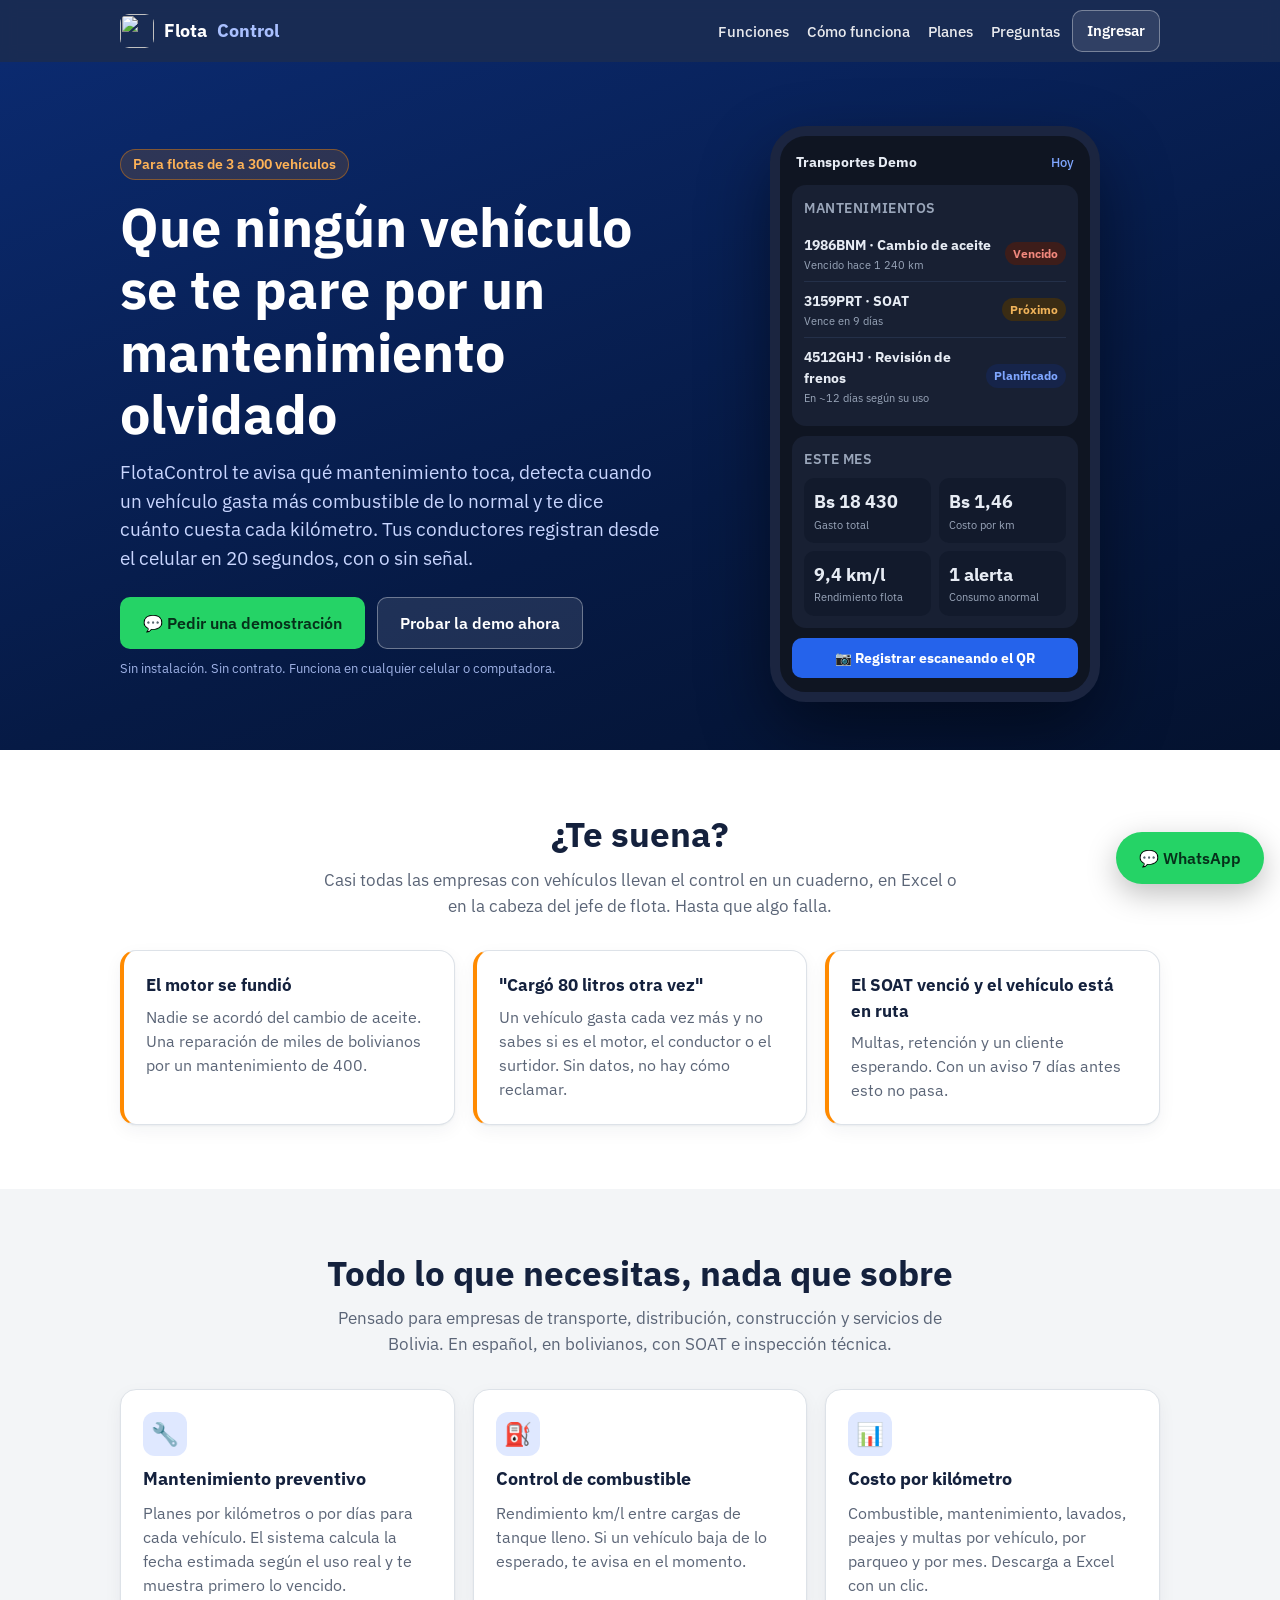
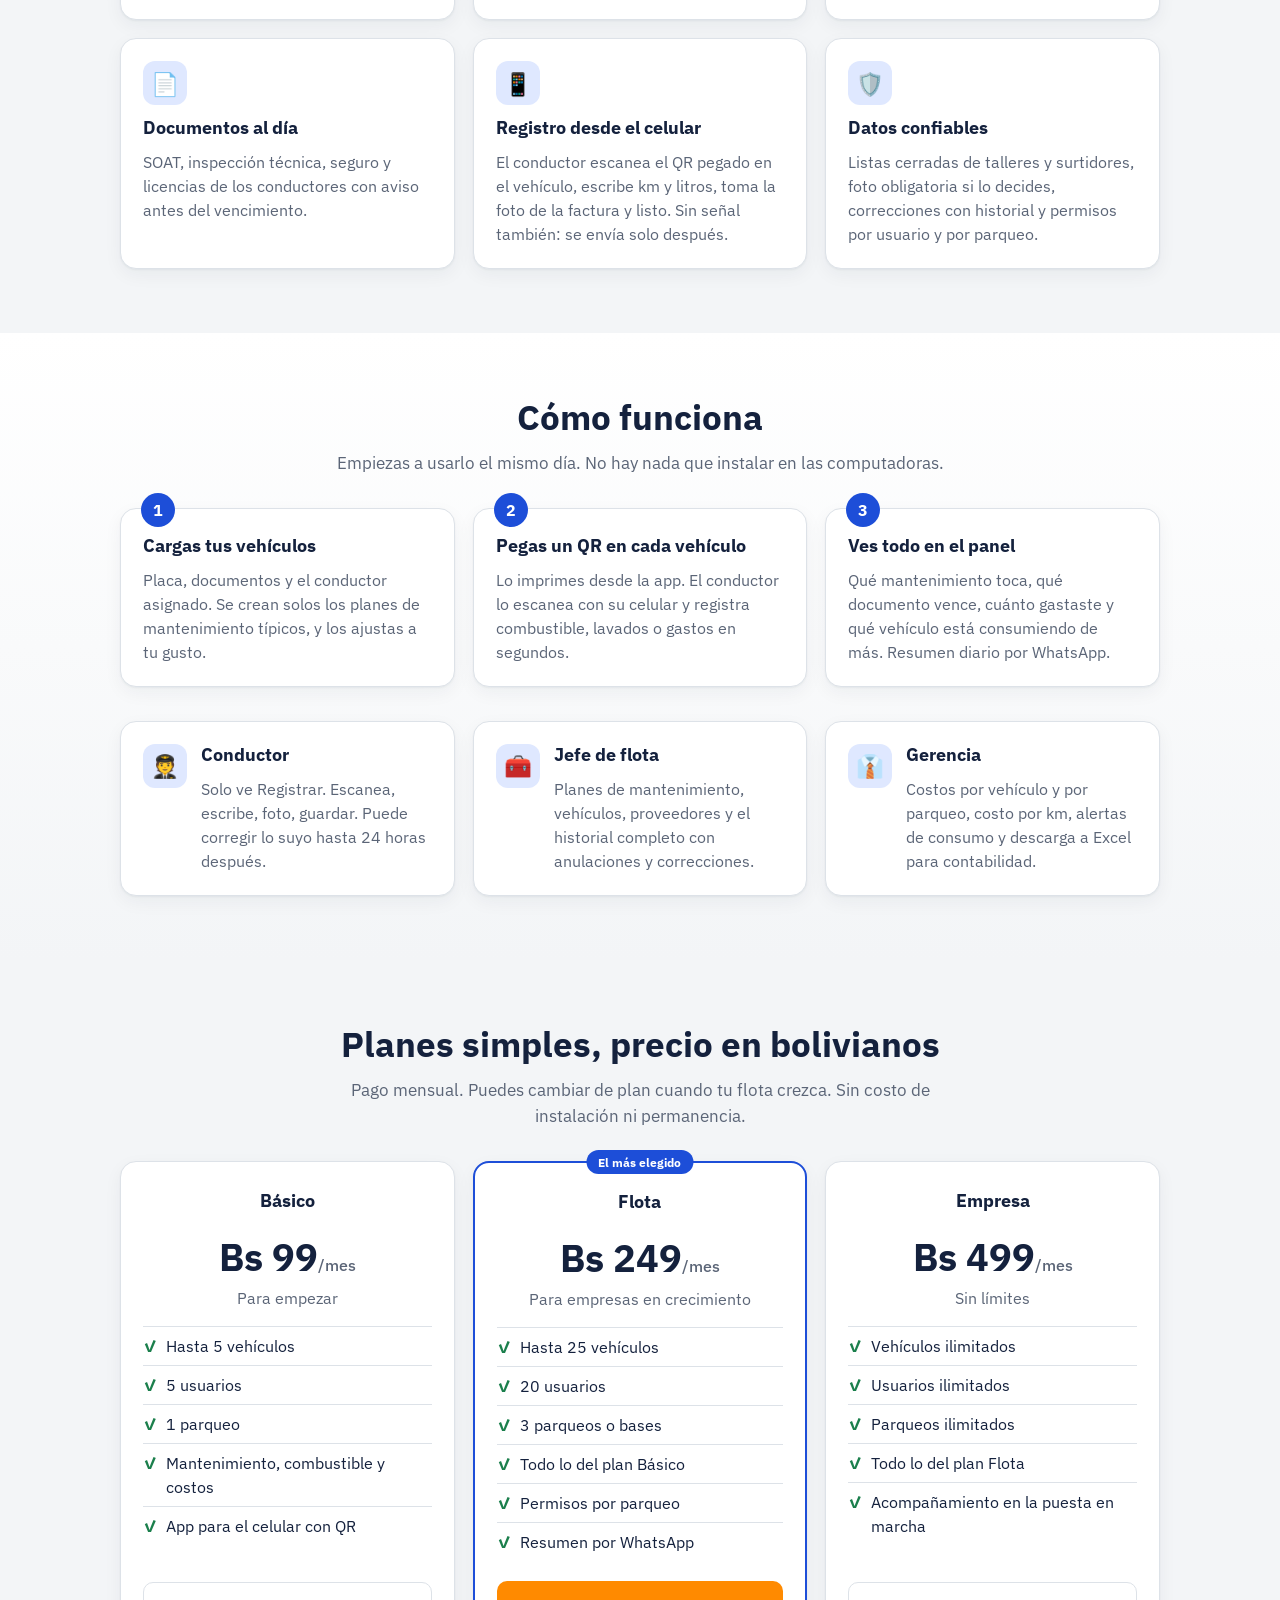
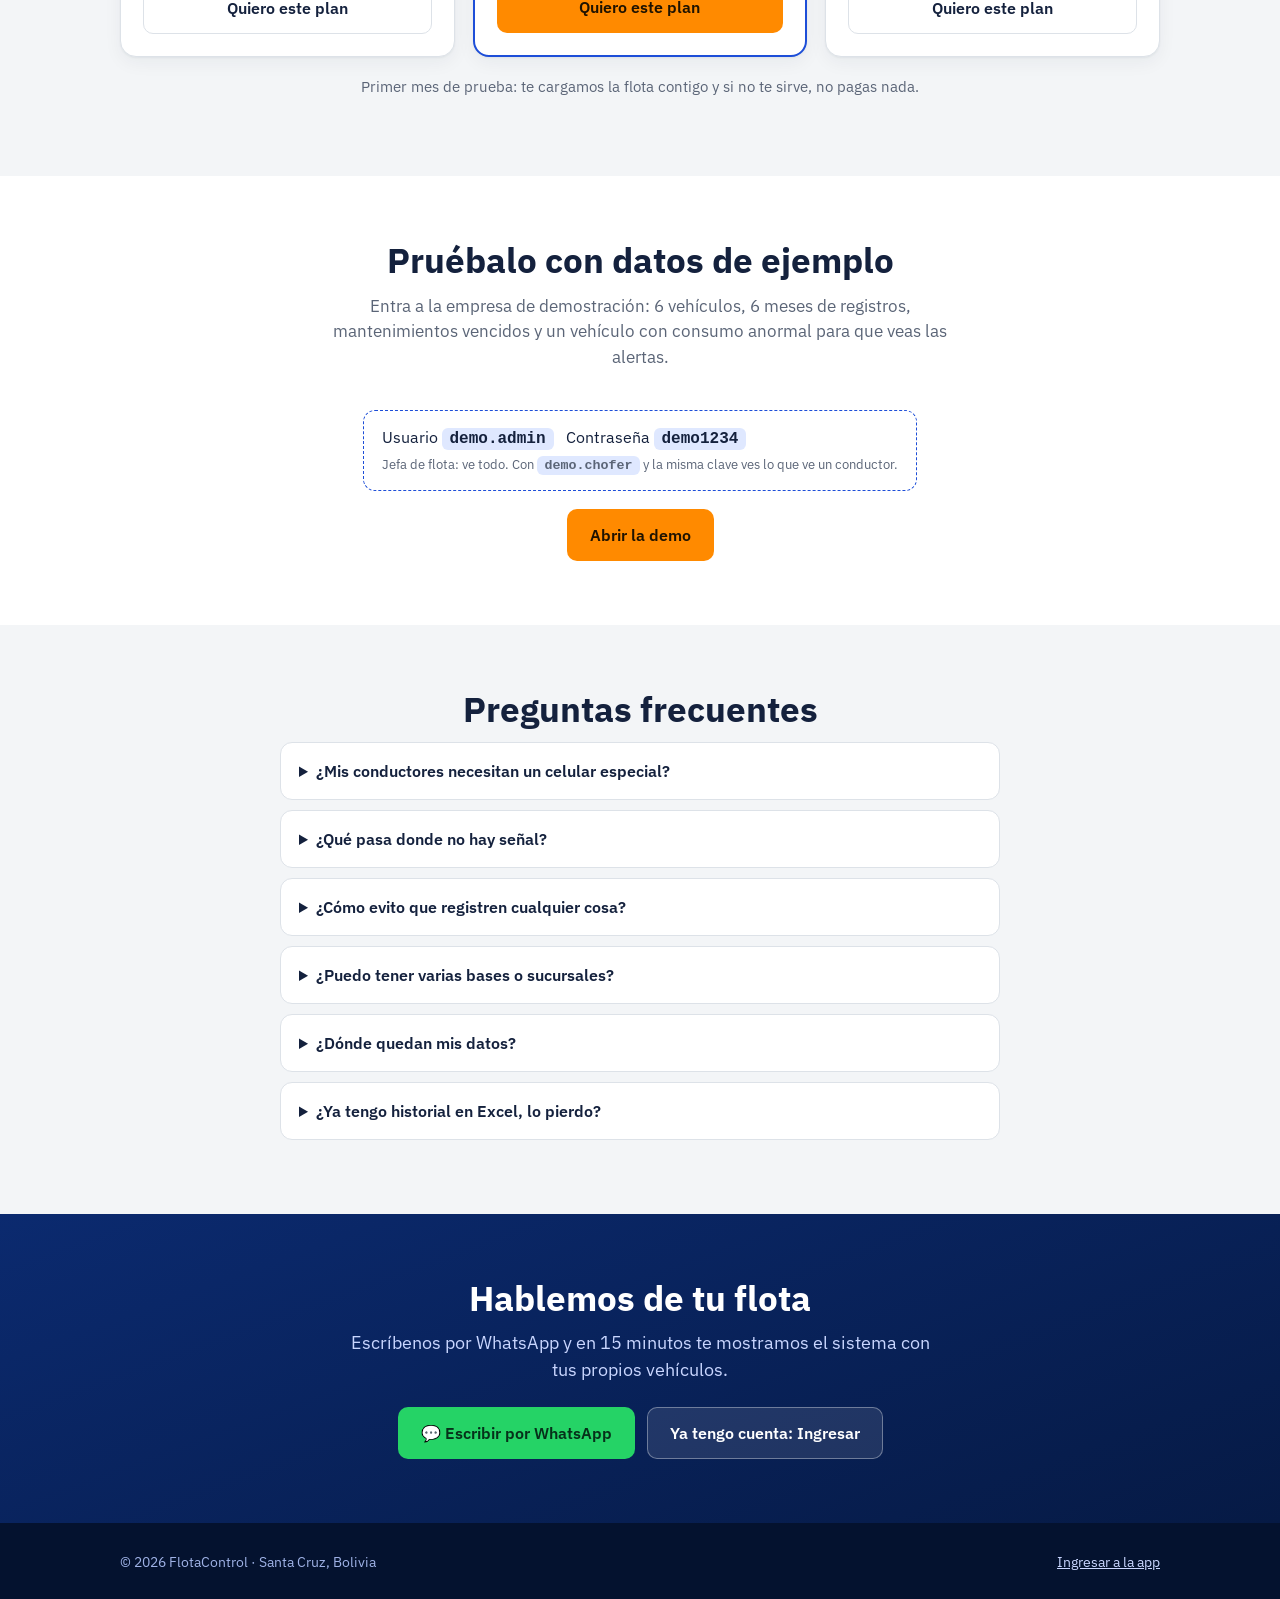
==== public/landing/index.html @ 73735116 "Landing de venta en /landing/ y vista previa de WhatsApp con dominio real Co-Authored-By: Claude Fab" ====
<!DOCTYPE html>
<html lang="es">
<head>
<meta charset="utf-8">
<meta name="viewport" content="width=device-width, initial-scale=1, viewport-fit=cover">
<title>FlotaControl · Control de flota para tu empresa</title>
<meta name="description" content="Mantenimientos a tiempo, combustible bajo control y costo por kilómetro de cada vehículo. Funciona en el celular del conductor, incluso sin señal. Planes desde Bs 99 al mes.">
<meta name="theme-color" content="#0B2A6F"><meta name="color-scheme" content="light">
<link rel="icon" href="/icon.svg" type="image/svg+xml"><link rel="icon" href="/favicon.png" sizes="32x32"><link rel="apple-touch-icon" href="/apple-touch-icon.png">
<meta property="og:type" content="website"><meta property="og:title" content="FlotaControl · Control de flota para tu empresa">
<meta property="og:description" content="Mantenimientos a tiempo, combustible bajo control y costo por kilómetro. Funciona en el celular del conductor, incluso sin señal.">
<meta property="og:image" content="https://flota-8r3.pages.dev/tarjeta.png"><meta property="og:url" content="https://flota-8r3.pages.dev/landing/">
<meta name="twitter:card" content="summary_large_image">
<link rel="preconnect" href="https://fonts.googleapis.com"><link rel="preconnect" href="https://fonts.gstatic.com" crossorigin>
<link href="https://fonts.googleapis.com/css2?family=IBM+Plex+Sans:wght@400;500;600;700&display=swap" rel="stylesheet">
<style>
:root{--navy:#0B2A6F;--navy2:#061A45;--blue:#1D4ED8;--blue2:#2563EB;--sky:#A9C0FF;--orange:#FF8A00;--ink:#14213D;--muted:#5B6577;--line:#DDE2E8;--bg:#F3F5F7;--card:#fff;--ok:#1B7F4C;--ok-soft:#DDF3E6;--warn:#A15C00;--warn-soft:#FBEBD0;--bad:#B42318;--bad-soft:#FBE0DD}
*{box-sizing:border-box}html{scroll-behavior:smooth}
body{margin:0;font-family:"IBM Plex Sans",system-ui,-apple-system,"Segoe UI",Roboto,sans-serif;color:var(--ink);background:var(--bg);line-height:1.5;font-size:16px}
a{color:inherit}img{max-width:100%}
.wrap{max-width:1080px;margin:0 auto;padding:0 20px}
h1,h2,h3{line-height:1.15;margin:0 0 12px}h1{font-size:clamp(2rem,5.5vw,3.4rem);font-weight:700}h2{font-size:clamp(1.5rem,3.6vw,2.2rem)}h3{font-size:1.15rem}
p{margin:0 0 14px}.muted{color:var(--muted)}
.btn{display:inline-flex;align-items:center;justify-content:center;gap:8px;font-weight:600;border-radius:10px;padding:13px 22px;text-decoration:none;border:1px solid transparent;cursor:pointer;font-size:1rem;transition:transform .12s ease,box-shadow .12s ease}
.btn:hover{transform:translateY(-1px)}.btn.wa{background:#25D366;color:#06301A}.btn.pri{background:var(--orange);color:#1F1300}.btn.sec{background:rgba(255,255,255,.1);color:#fff;border-color:rgba(255,255,255,.35)}.btn.light{background:var(--card);color:var(--ink);border-color:var(--line)}
/* header */
.top{position:sticky;top:0;z-index:10;background:rgba(6,26,69,.92);backdrop-filter:blur(8px);color:#fff}
.top .wrap{display:flex;align-items:center;gap:12px;height:62px}
.brand{display:flex;align-items:center;gap:10px;font-weight:700;font-size:1.15rem;text-decoration:none}.brand img{width:34px;height:34px;border-radius:9px}.brand span{color:var(--sky)}
.top nav{margin-left:auto;display:flex;gap:18px;font-weight:500;font-size:.95rem}.top nav a{text-decoration:none;opacity:.9}.top nav a:hover{opacity:1}
.top .btn{padding:9px 14px;font-size:.92rem}
@media (max-width:720px){.top nav{display:none}}
/* hero */
.hero{background:linear-gradient(160deg,#0B2A6F 0%,#061A45 60%,#04122F 100%);color:#fff;padding:64px 0 48px;overflow:hidden}
.hero .wrap{display:grid;grid-template-columns:1.1fr .9fr;gap:40px;align-items:center}
.hero p.lead{font-size:1.2rem;color:#C9D6FF;max-width:540px}
.hero .ctas{display:flex;gap:12px;flex-wrap:wrap;margin:24px 0 10px}
.hero small{color:#9FB2E6;display:block}
.hero .kicker{display:inline-block;background:rgba(255,138,0,.15);color:#FFB357;border:1px solid rgba(255,138,0,.4);border-radius:99px;padding:4px 12px;font-weight:600;font-size:.85rem;margin-bottom:16px}
@media (max-width:860px){.hero .wrap{grid-template-columns:1fr}.hero{padding:44px 0 36px}}
/* phone mock */
.phone{width:min(330px,100%);margin:0 auto;background:#0F1522;border:10px solid #1B2540;border-radius:36px;padding:14px 12px;box-shadow:0 30px 70px rgba(0,0,0,.45);color:#E7ECF4;font-size:.86rem}
.phone .bar{display:flex;justify-content:space-between;align-items:center;font-weight:700;margin:2px 4px 12px}.phone .bar span{color:#7FA6FF;font-weight:500;font-size:.8rem}
.phone .pc{background:#182033;border-radius:14px;padding:12px;margin-bottom:10px}
.phone .pc h4{margin:0 0 8px;font-size:.9rem;color:#9AA6BA;font-weight:600;text-transform:uppercase;letter-spacing:.04em}
.al{display:flex;justify-content:space-between;align-items:center;padding:8px 0;border-top:1px solid #243049}.al:first-of-type{border-top:0}
.al b{display:block;font-size:.9rem}.al small{color:#9AA6BA}
.tag{font-size:.72rem;font-weight:700;padding:3px 8px;border-radius:99px;white-space:nowrap}.tag.bad{background:#3D1D1A;color:#F2887D}.tag.warn{background:#3A2C14;color:#F0B35A}.tag.ok{background:#16244A;color:#7FA6FF}
.kpis{display:grid;grid-template-columns:1fr 1fr;gap:8px}.kpis div{background:#121A2C;border-radius:10px;padding:10px}.kpis b{display:block;font-size:1.15rem}.kpis small{color:#9AA6BA}
.phone .go{background:var(--blue2);color:#fff;text-align:center;border-radius:10px;padding:10px;font-weight:700}
/* sections */
section{padding:64px 0}@media (max-width:720px){section{padding:46px 0}}
.center{text-align:center}.sub{max-width:640px;margin:0 auto 32px;color:var(--muted);font-size:1.08rem}
.grid3{display:grid;grid-template-columns:repeat(3,1fr);gap:18px}.grid2{display:grid;grid-template-columns:repeat(2,1fr);gap:18px}
@media (max-width:860px){.grid3{grid-template-columns:1fr 1fr}}@media (max-width:600px){.grid3,.grid2{grid-template-columns:1fr}}
.card{background:var(--card);border:1px solid var(--line);border-radius:16px;padding:22px;box-shadow:0 1px 2px rgba(20,33,61,.05),0 6px 18px rgba(20,33,61,.05)}
.card .ic{width:44px;height:44px;border-radius:12px;background:#DFE8FF;display:flex;align-items:center;justify-content:center;font-size:1.4rem;margin-bottom:12px}
.card p{color:var(--muted);margin:0}
.pain{background:#fff}.pain .card{border-left:4px solid var(--orange)}.pain .card b{display:block;margin-bottom:6px;font-size:1.05rem}
.steps{counter-reset:s}.steps .card{position:relative;padding-top:26px}.steps .card::before{counter-increment:s;content:counter(s);position:absolute;top:-16px;left:20px;width:34px;height:34px;border-radius:50%;background:var(--blue);color:#fff;font-weight:700;display:flex;align-items:center;justify-content:center}
/* roles */
.roles{background:linear-gradient(180deg,#fff,var(--bg))}
.role{display:flex;gap:14px;align-items:flex-start}.role .ic{flex:none}
/* pricing */
.plans .card{display:flex;flex-direction:column;text-align:center;padding-top:28px}.plans .card.best{border:2px solid var(--blue);position:relative}
.plans .card.best::before{content:"El más elegido";position:absolute;top:-13px;left:50%;transform:translateX(-50%);background:var(--blue);color:#fff;font-size:.78rem;font-weight:700;padding:3px 12px;border-radius:99px}
.price{font-size:2.4rem;font-weight:700;margin:6px 0 0}.price small{font-size:1rem;color:var(--muted);font-weight:500}.per{color:var(--muted);margin-bottom:16px}
.plans ul{list-style:none;padding:0;margin:0 0 20px;text-align:left}.plans li{padding:7px 0;border-top:1px solid var(--line);display:flex;gap:8px}.plans li::before{content:"✓";color:var(--ok);font-weight:700}
.plans .btn{margin-top:auto}
.note{text-align:center;color:var(--muted);margin-top:18px;font-size:.95rem}
/* faq */
details{background:var(--card);border:1px solid var(--line);border-radius:12px;padding:4px 18px;margin-bottom:10px}summary{cursor:pointer;font-weight:600;padding:12px 0}details p{color:var(--muted);padding-bottom:12px}
/* cta */
.cta{background:linear-gradient(160deg,#0B2A6F,#061A45);color:#fff;text-align:center}.cta p{color:#C9D6FF;font-size:1.1rem;max-width:600px;margin:0 auto 24px}
.cta .ctas{display:flex;gap:12px;justify-content:center;flex-wrap:wrap}
footer{background:#04122F;color:#9FB2E6;padding:28px 0;font-size:.9rem}footer .wrap{display:flex;justify-content:space-between;gap:12px;flex-wrap:wrap}footer a{color:#C9D6FF}
.demo{background:var(--card);border:1px dashed var(--blue);border-radius:12px;padding:14px 18px;display:inline-block;text-align:left;margin-top:8px}
.demo code{background:#DFE8FF;padding:2px 8px;border-radius:6px;font-weight:600}
/* WhatsApp flotante */
.fab{position:fixed;right:16px;bottom:16px;z-index:20;box-shadow:0 10px 30px rgba(0,0,0,.25);border-radius:99px}
@media (prefers-reduced-motion:reduce){.btn,html{transition:none;scroll-behavior:auto}}
</style>
</head>
<body>
<header class="top"><div class="wrap">
  <a class="brand" href="#"><img src="/icon.svg" alt="">Flota<span>Control</span></a>
  <nav><a href="#funciones">Funciones</a><a href="#como">Cómo funciona</a><a href="#planes">Planes</a><a href="#faq">Preguntas</a></nav>
  <a class="btn sec" href="/">Ingresar</a>
</div></header>

<section class="hero"><div class="wrap">
  <div>
    <span class="kicker">Para flotas de 3 a 300 vehículos</span>
    <h1>Que ningún vehículo se te pare por un mantenimiento olvidado</h1>
    <p class="lead">FlotaControl te avisa qué mantenimiento toca, detecta cuando un vehículo gasta más combustible de lo normal y te dice cuánto cuesta cada kilómetro. Tus conductores registran desde el celular en 20 segundos, con o sin señal.</p>
    <div class="ctas">
      <a class="btn wa" data-wa href="#contacto">💬 Pedir una demostración</a>
      <a class="btn sec" href="#demo">Probar la demo ahora</a>
    </div>
    <small>Sin instalación. Sin contrato. Funciona en cualquier celular o computadora.</small>
  </div>
  <div class="phone" aria-hidden="true">
    <div class="bar">Transportes Demo <span>Hoy</span></div>
    <div class="pc"><h4>Mantenimientos</h4>
      <div class="al"><div><b>1986BNM · Cambio de aceite</b><small>Vencido hace 1 240 km</small></div><span class="tag bad">Vencido</span></div>
      <div class="al"><div><b>3159PRT · SOAT</b><small>Vence en 9 días</small></div><span class="tag warn">Próximo</span></div>
      <div class="al"><div><b>4512GHJ · Revisión de frenos</b><small>En ~12 días según su uso</small></div><span class="tag ok">Planificado</span></div>
    </div>
    <div class="pc"><h4>Este mes</h4><div class="kpis">
      <div><b>Bs 18 430</b><small>Gasto total</small></div><div><b>Bs 1,46</b><small>Costo por km</small></div>
      <div><b>9,4 km/l</b><small>Rendimiento flota</small></div><div><b>1 alerta</b><small>Consumo anormal</small></div></div></div>
    <div class="go">📷 Registrar escaneando el QR</div>
  </div>
</div></section>

<section class="pain"><div class="wrap">
  <h2 class="center">¿Te suena?</h2>
  <p class="sub center">Casi todas las empresas con vehículos llevan el control en un cuaderno, en Excel o en la cabeza del jefe de flota. Hasta que algo falla.</p>
  <div class="grid3">
    <div class="card"><b>El motor se fundió</b><p>Nadie se acordó del cambio de aceite. Una reparación de miles de bolivianos por un mantenimiento de 400.</p></div>
    <div class="card"><b>"Cargó 80 litros otra vez"</b><p>Un vehículo gasta cada vez más y no sabes si es el motor, el conductor o el surtidor. Sin datos, no hay cómo reclamar.</p></div>
    <div class="card"><b>El SOAT venció y el vehículo está en ruta</b><p>Multas, retención y un cliente esperando. Con un aviso 7 días antes esto no pasa.</p></div>
  </div>
</div></section>

<section id="funciones"><div class="wrap">
  <h2 class="center">Todo lo que necesitas, nada que sobre</h2>
  <p class="sub center">Pensado para empresas de transporte, distribución, construcción y servicios de Bolivia. En español, en bolivianos, con SOAT e inspección técnica.</p>
  <div class="grid3">
    <div class="card"><div class="ic">🔧</div><h3>Mantenimiento preventivo</h3><p>Planes por kilómetros o por días para cada vehículo. El sistema calcula la fecha estimada según el uso real y te muestra primero lo vencido.</p></div>
    <div class="card"><div class="ic">⛽</div><h3>Control de combustible</h3><p>Rendimiento km/l entre cargas de tanque lleno. Si un vehículo baja de lo esperado, te avisa en el momento.</p></div>
    <div class="card"><div class="ic">📊</div><h3>Costo por kilómetro</h3><p>Combustible, mantenimiento, lavados, peajes y multas por vehículo, por parqueo y por mes. Descarga a Excel con un clic.</p></div>
    <div class="card"><div class="ic">📄</div><h3>Documentos al día</h3><p>SOAT, inspección técnica, seguro y licencias de los conductores con aviso antes del vencimiento.</p></div>
    <div class="card"><div class="ic">📱</div><h3>Registro desde el celular</h3><p>El conductor escanea el QR pegado en el vehículo, escribe km y litros, toma la foto de la factura y listo. Sin señal también: se envía solo después.</p></div>
    <div class="card"><div class="ic">🛡️</div><h3>Datos confiables</h3><p>Listas cerradas de talleres y surtidores, foto obligatoria si lo decides, correcciones con historial y permisos por usuario y por parqueo.</p></div>
  </div>
</div></section>

<section id="como" class="roles"><div class="wrap">
  <h2 class="center">Cómo funciona</h2>
  <p class="sub center">Empiezas a usarlo el mismo día. No hay nada que instalar en las computadoras.</p>
  <div class="grid3 steps">
    <div class="card"><h3>Cargas tus vehículos</h3><p>Placa, documentos y el conductor asignado. Se crean solos los planes de mantenimiento típicos, y los ajustas a tu gusto.</p></div>
    <div class="card"><h3>Pegas un QR en cada vehículo</h3><p>Lo imprimes desde la app. El conductor lo escanea con su celular y registra combustible, lavados o gastos en segundos.</p></div>
    <div class="card"><h3>Ves todo en el panel</h3><p>Qué mantenimiento toca, qué documento vence, cuánto gastaste y qué vehículo está consumiendo de más. Resumen diario por WhatsApp.</p></div>
  </div>
  <div style="height:34px"></div>
  <div class="grid3">
    <div class="card role"><div class="ic">🧑‍✈️</div><div><h3>Conductor</h3><p>Solo ve Registrar. Escanea, escribe, foto, guardar. Puede corregir lo suyo hasta 24 horas después.</p></div></div>
    <div class="card role"><div class="ic">🧰</div><div><h3>Jefe de flota</h3><p>Planes de mantenimiento, vehículos, proveedores y el historial completo con anulaciones y correcciones.</p></div></div>
    <div class="card role"><div class="ic">👔</div><div><h3>Gerencia</h3><p>Costos por vehículo y por parqueo, costo por km, alertas de consumo y descarga a Excel para contabilidad.</p></div></div>
  </div>
</div></section>

<section id="planes"><div class="wrap">
  <h2 class="center">Planes simples, precio en bolivianos</h2>
  <p class="sub center">Pago mensual. Puedes cambiar de plan cuando tu flota crezca. Sin costo de instalación ni permanencia.</p>
  <div class="grid3 plans">
    <div class="card"><h3>Básico</h3><div class="price">Bs 99<small>/mes</small></div><div class="per">Para empezar</div>
      <ul><li>Hasta 5 vehículos</li><li>5 usuarios</li><li>1 parqueo</li><li>Mantenimiento, combustible y costos</li><li>App para el celular con QR</li></ul>
      <a class="btn light" data-wa data-plan="Básico" href="#contacto">Quiero este plan</a></div>
    <div class="card best"><h3>Flota</h3><div class="price">Bs 249<small>/mes</small></div><div class="per">Para empresas en crecimiento</div>
      <ul><li>Hasta 25 vehículos</li><li>20 usuarios</li><li>3 parqueos o bases</li><li>Todo lo del plan Básico</li><li>Permisos por parqueo</li><li>Resumen por WhatsApp</li></ul>
      <a class="btn pri" data-wa data-plan="Flota" href="#contacto">Quiero este plan</a></div>
    <div class="card"><h3>Empresa</h3><div class="price">Bs 499<small>/mes</small></div><div class="per">Sin límites</div>
      <ul><li>Vehículos ilimitados</li><li>Usuarios ilimitados</li><li>Parqueos ilimitados</li><li>Todo lo del plan Flota</li><li>Acompañamiento en la puesta en marcha</li></ul>
      <a class="btn light" data-wa data-plan="Empresa" href="#contacto">Quiero este plan</a></div>
  </div>
  <p class="note">Primer mes de prueba: te cargamos la flota contigo y si no te sirve, no pagas nada.</p>
</div></section>

<section id="demo" class="center" style="background:#fff"><div class="wrap">
  <h2>Pruébalo con datos de ejemplo</h2>
  <p class="sub">Entra a la empresa de demostración: 6 vehículos, 6 meses de registros, mantenimientos vencidos y un vehículo con consumo anormal para que veas las alertas.</p>
  <div class="demo">Usuario <code>demo.admin</code> &nbsp; Contraseña <code>demo1234</code><br><small class="muted">Jefa de flota: ve todo. Con <code>demo.chofer</code> y la misma clave ves lo que ve un conductor.</small></div>
  <div style="margin-top:18px"><a class="btn pri" href="/" target="_blank" rel="noopener">Abrir la demo</a></div>
</div></section>

<section id="faq"><div class="wrap" style="max-width:760px">
  <h2 class="center">Preguntas frecuentes</h2>
  <details><summary>¿Mis conductores necesitan un celular especial?</summary><p>No. Funciona en cualquier Android o iPhone desde el navegador, y se puede "instalar" en la pantalla de inicio como una app. No ocupa casi espacio.</p></details>
  <details><summary>¿Qué pasa donde no hay señal?</summary><p>El registro se guarda en el teléfono y se envía solo cuando vuelve la conexión. El conductor no tiene que hacer nada.</p></details>
  <details><summary>¿Cómo evito que registren cualquier cosa?</summary><p>Tú defines la lista de talleres, surtidores y lavaderos; el conductor solo puede elegir de ahí. Si el kilometraje baja o sube demasiado, el sistema pide confirmación y deja marcada la alerta. Las fotos de facturas quedan guardadas.</p></details>
  <details><summary>¿Puedo tener varias bases o sucursales?</summary><p>Sí. Cada usuario puede ver solo los vehículos de su parqueo, y gerencia ve el consolidado.</p></details>
  <details><summary>¿Dónde quedan mis datos?</summary><p>En la nube de Cloudflare, con copia de seguridad y acceso cifrado. Puedes descargar todo tu historial a Excel en cualquier momento.</p></details>
  <details><summary>¿Ya tengo historial en Excel, lo pierdo?</summary><p>No. En la puesta en marcha cargamos tus vehículos y el último mantenimiento de cada uno para que las alertas arranquen bien desde el primer día.</p></details>
</div></section>

<section id="contacto" class="cta"><div class="wrap">
  <h2>Hablemos de tu flota</h2>
  <p>Escríbenos por WhatsApp y en 15 minutos te mostramos el sistema con tus propios vehículos.</p>
  <div class="ctas"><a class="btn wa" data-wa href="#contacto">💬 Escribir por WhatsApp</a><a class="btn sec" href="/">Ya tengo cuenta: Ingresar</a></div>
</div></section>

<footer><div class="wrap"><span>© <span id="anio"></span> FlotaControl · Santa Cruz, Bolivia</span><span><a href="/">Ingresar a la app</a></span></div></footer>
<a class="btn wa fab" data-wa href="#contacto" aria-label="Escribir por WhatsApp">💬 WhatsApp</a>

<script>
// Número de WhatsApp de ventas, con código de país y sin espacios (ej: 59170000000). Si queda vacío, los botones llevan al formulario de contacto.
const WHATSAPP = "";
document.getElementById("anio").textContent = new Date().getFullYear();
document.querySelectorAll("[data-wa]").forEach(a => {
  if (!WHATSAPP) return;
  const plan = a.dataset.plan ? ` Me interesa el plan ${a.dataset.plan}.` : "";
  a.href = "https://wa.me/" + WHATSAPP + "?text=" + encodeURIComponent("Hola, quiero una demostración de FlotaControl para mi empresa." + plan);
  a.target = "_blank"; a.rel = "noopener";
});
</script>
</body>
</html>
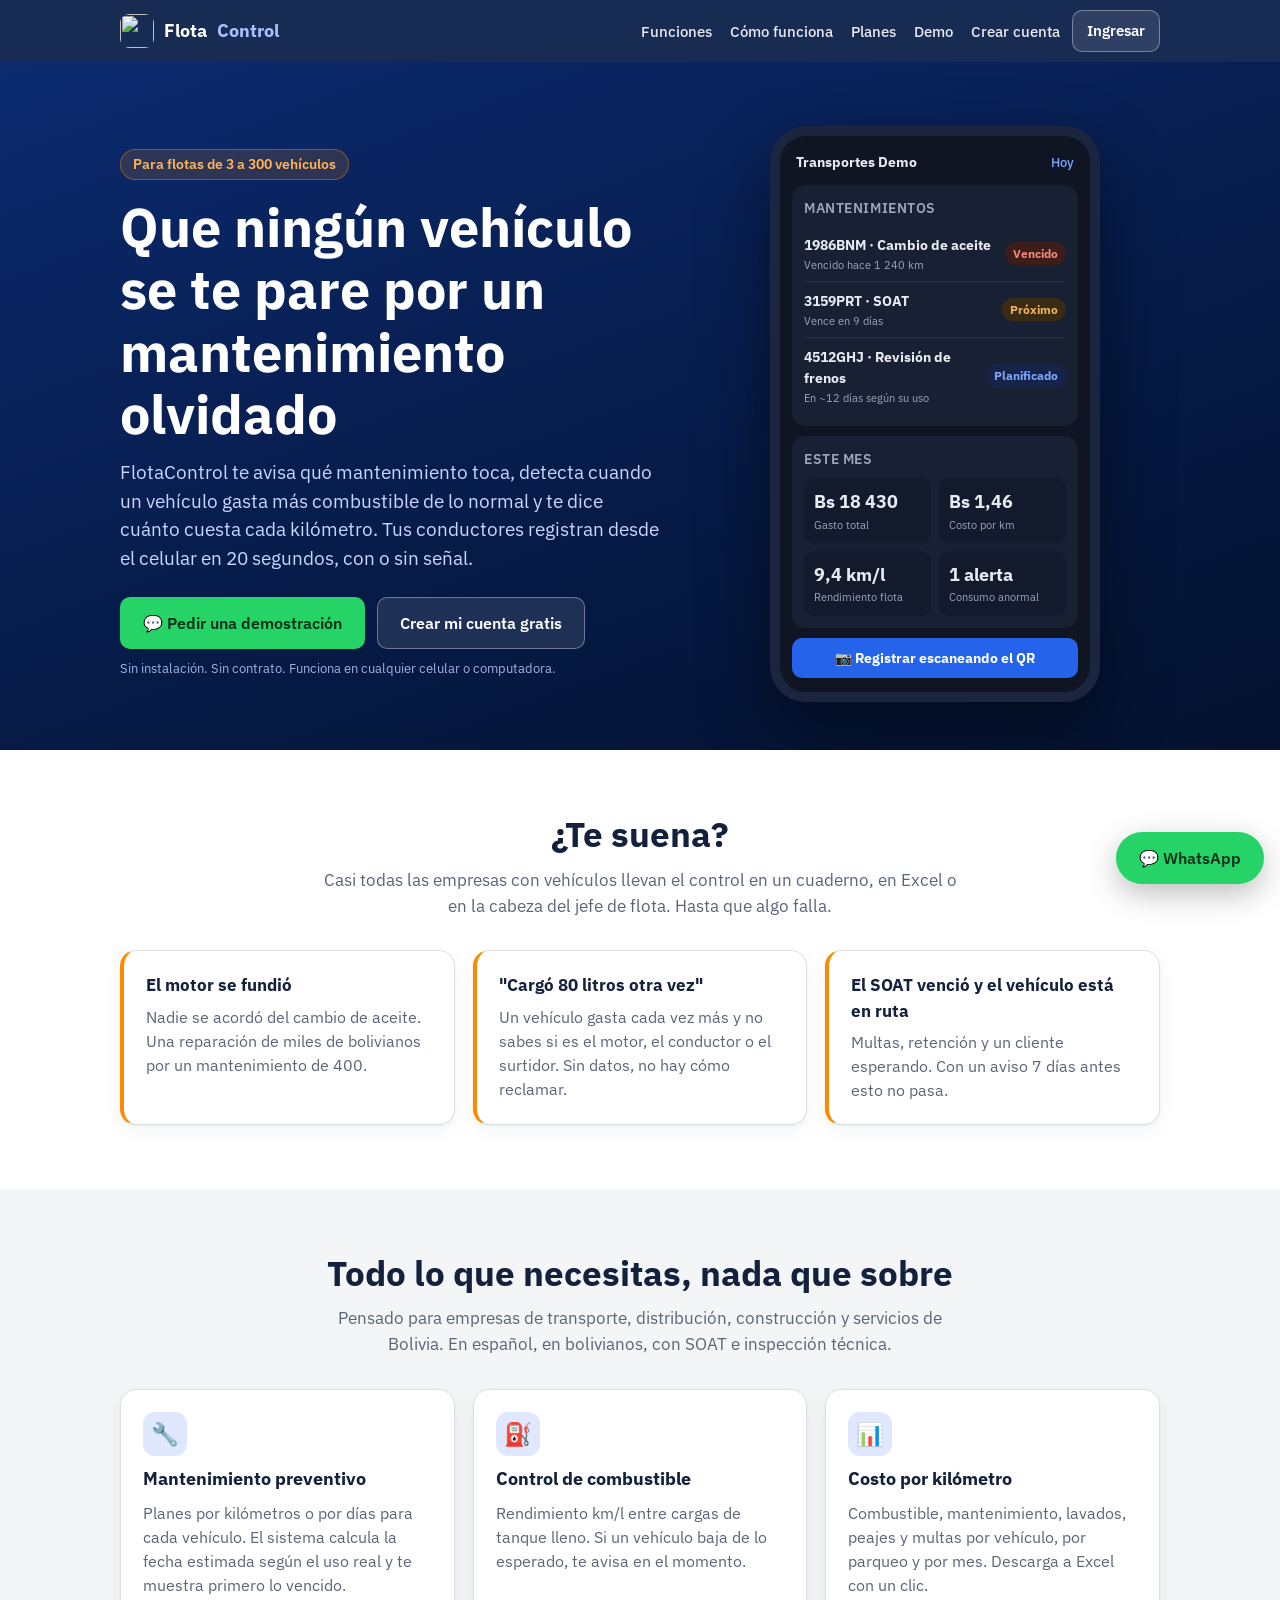
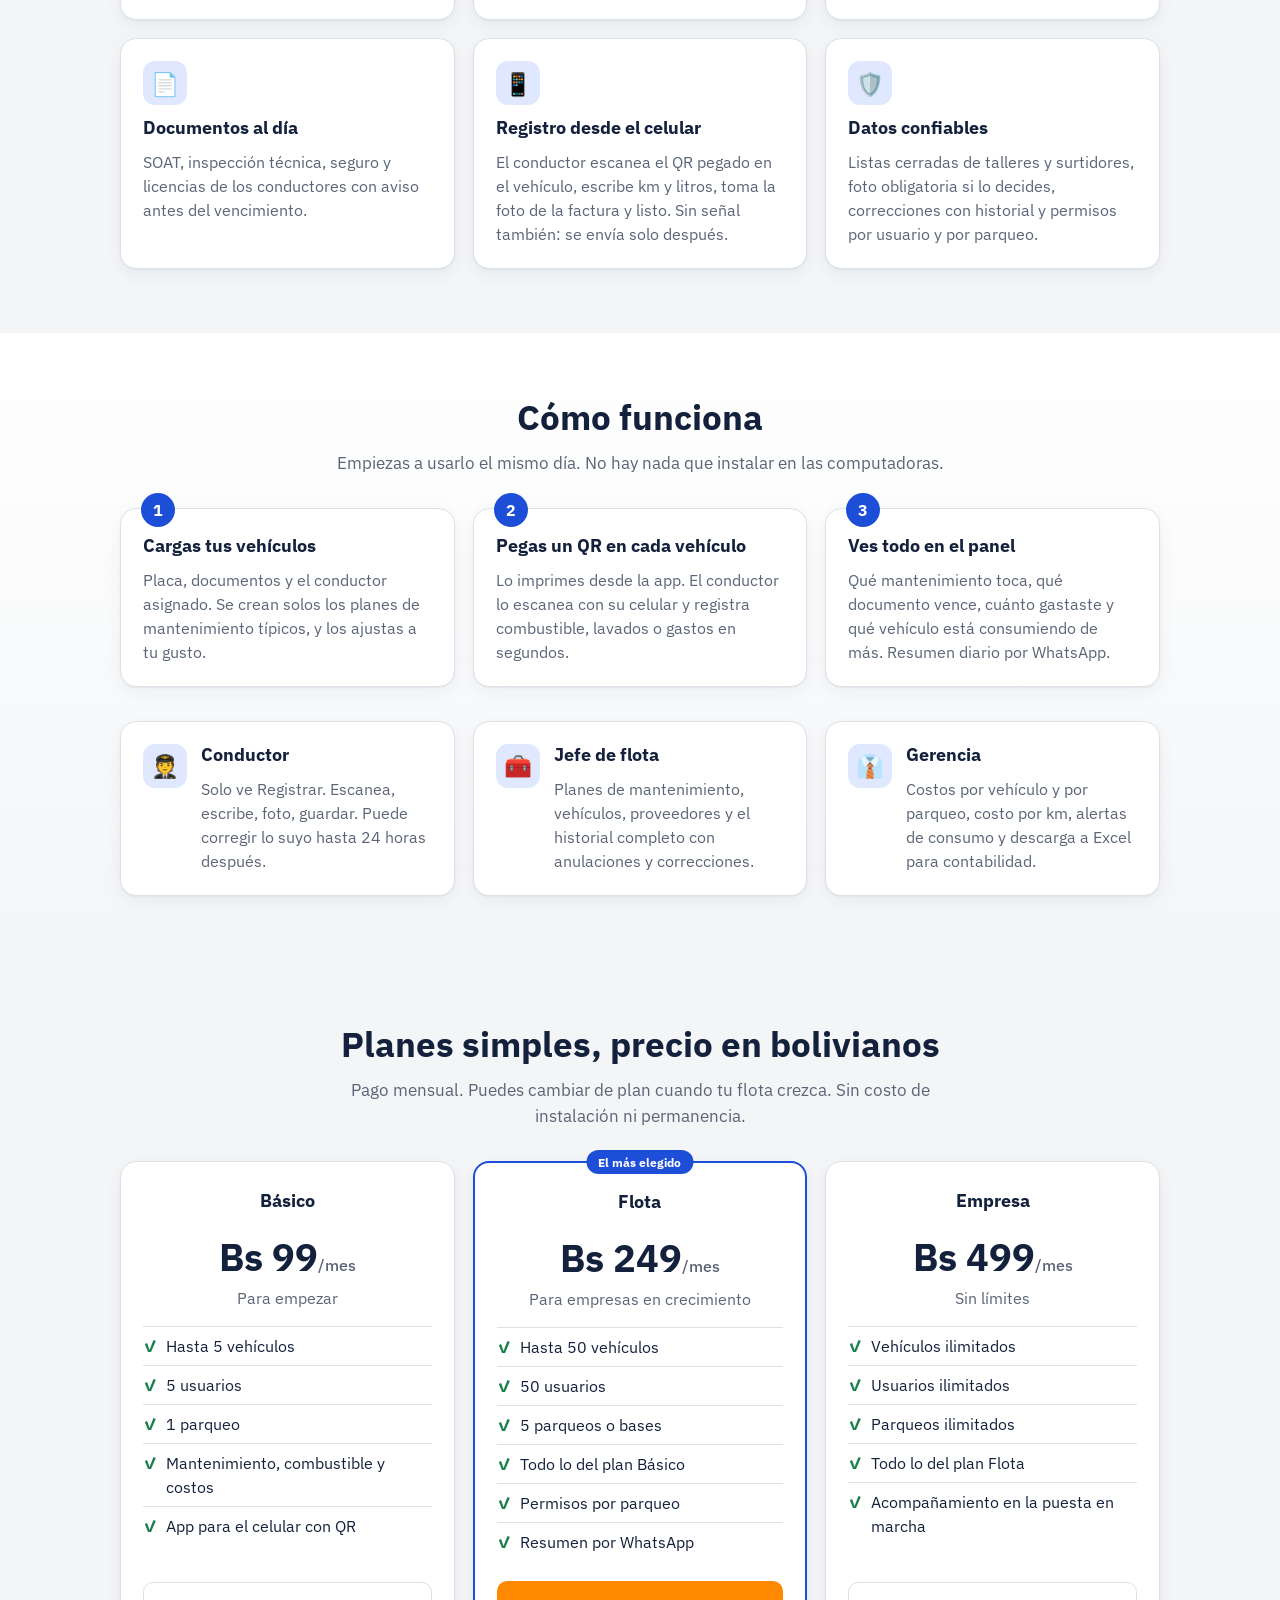
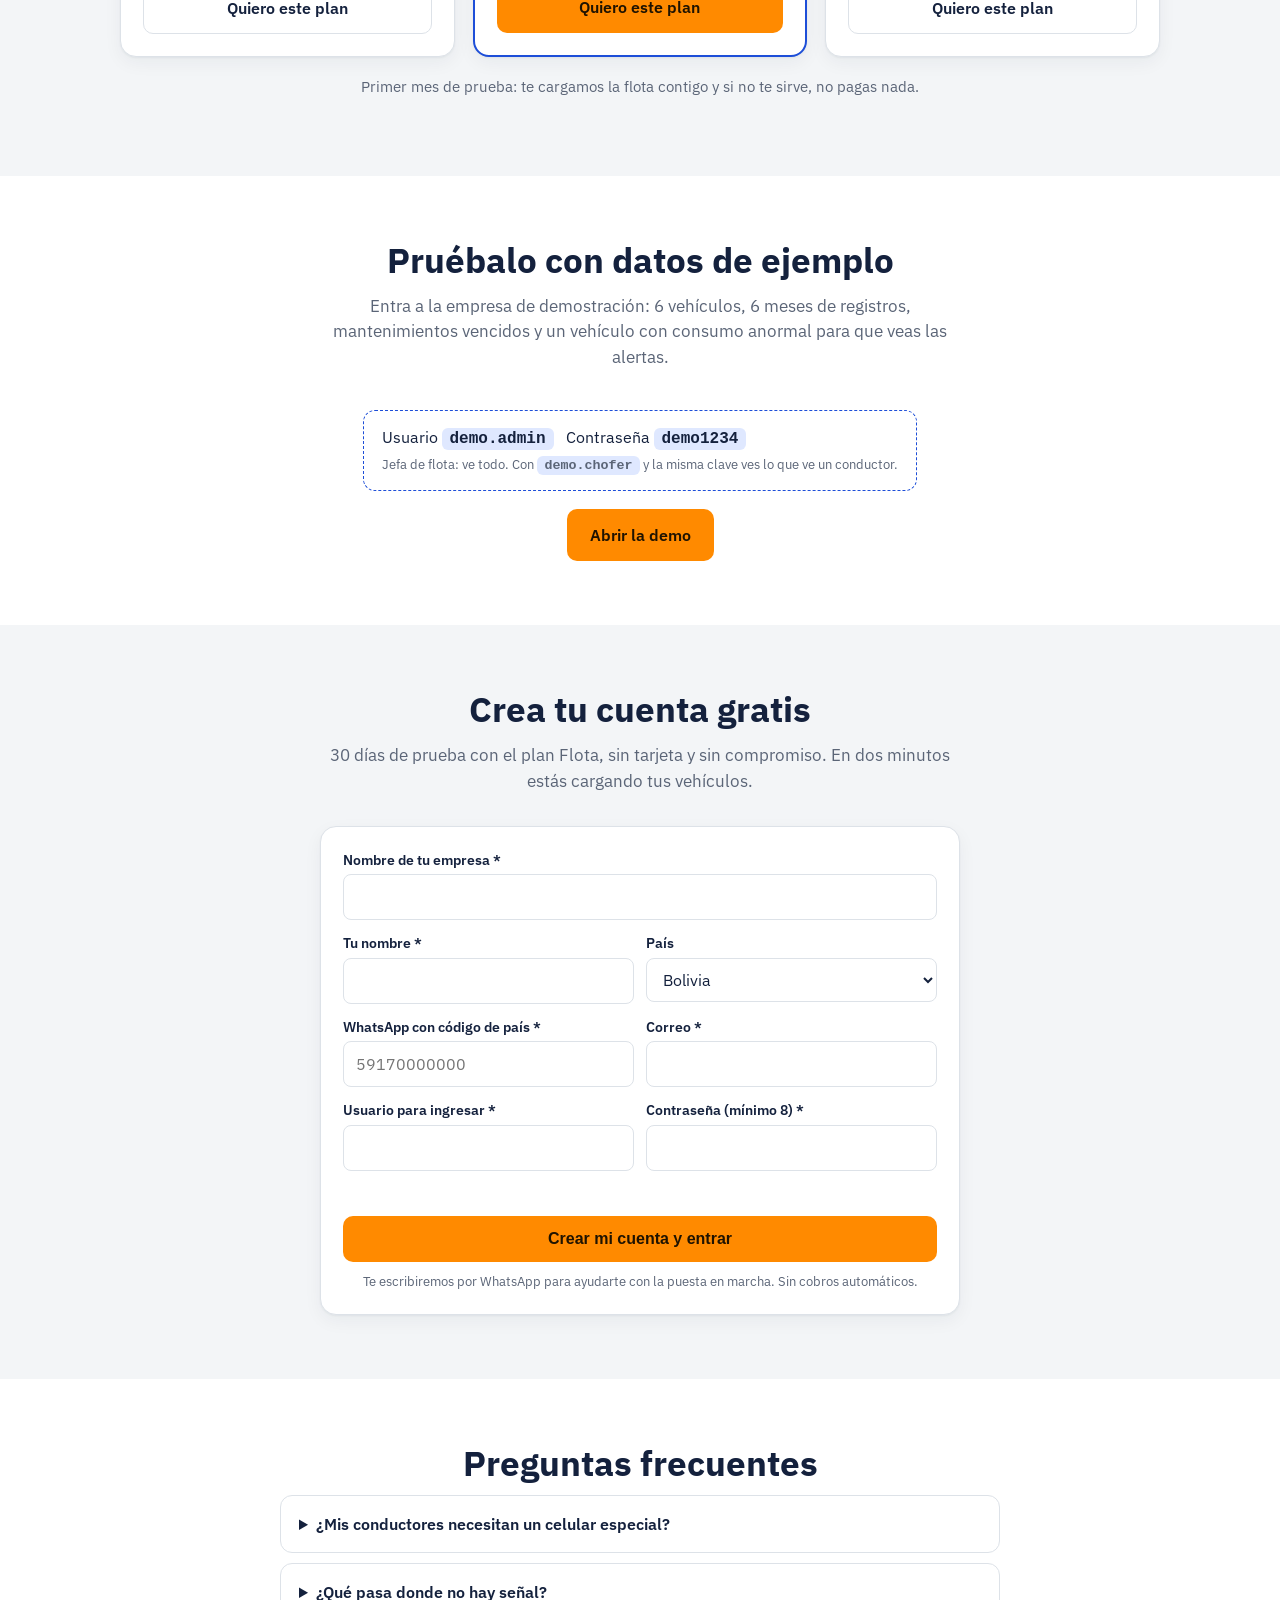
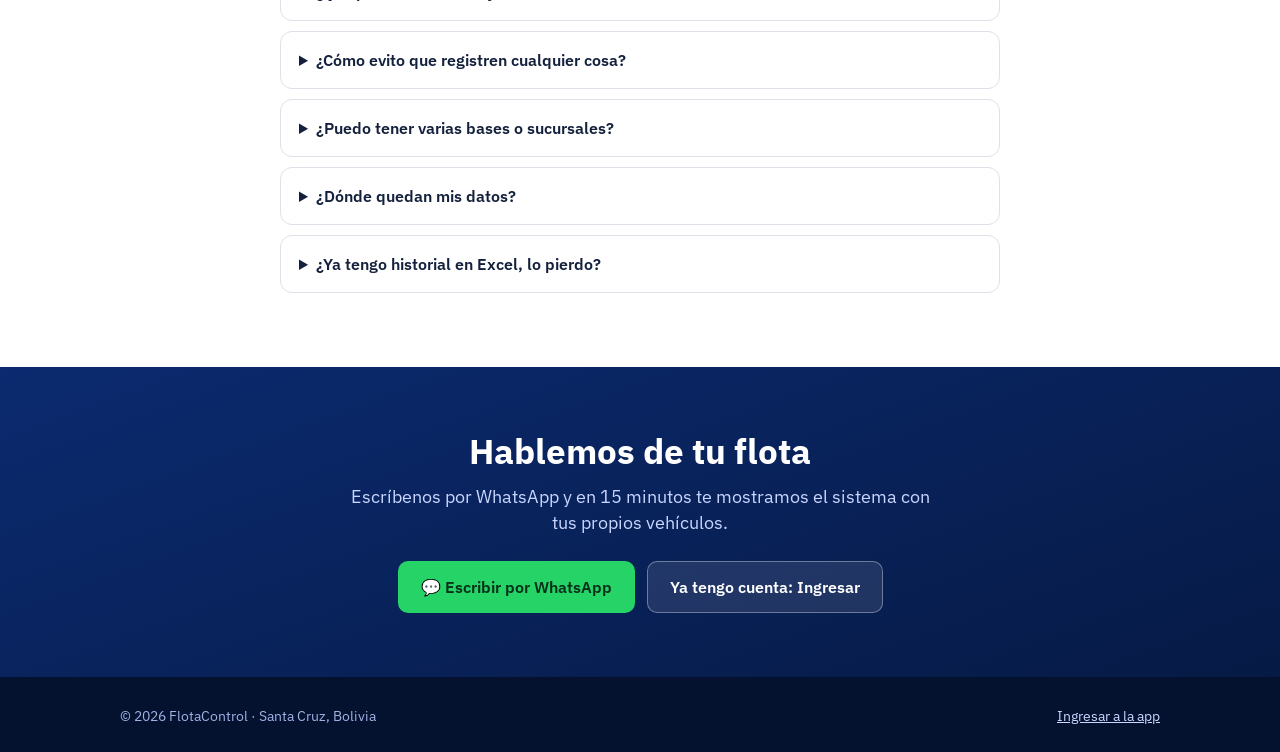
==== commit 316093b6: "Diez mejoras: recordatorio diario, conductor por registro, llantas y baterías, repuestos, presupuest" ====
--- a/public/landing/index.html
+++ b/public/landing/index.html
@@ -76,6 +76,10 @@
 footer{background:#04122F;color:#9FB2E6;padding:28px 0;font-size:.9rem}footer .wrap{display:flex;justify-content:space-between;gap:12px;flex-wrap:wrap}footer a{color:#C9D6FF}
 .demo{background:var(--card);border:1px dashed var(--blue);border-radius:12px;padding:14px 18px;display:inline-block;text-align:left;margin-top:8px}
 .demo code{background:#DFE8FF;padding:2px 8px;border-radius:6px;font-weight:600}
+/* formulario de registro */
+.f{margin-bottom:12px}.f label{display:block;font-weight:600;font-size:.9rem;margin-bottom:4px}.f input,.f select{width:100%;font:inherit;padding:10px 12px;border:1px solid var(--line);border-radius:8px;background:#fff;color:var(--ink)}
+.f input:focus,.f select:focus{outline:3px solid #BFD0FF;border-color:var(--blue)}.g2{display:grid;grid-template-columns:1fr 1fr;gap:12px}@media (max-width:600px){.g2{grid-template-columns:1fr}}
+.ferr{color:var(--bad);font-weight:600;min-height:1.3em;margin:6px 0}
 /* WhatsApp flotante */
 .fab{position:fixed;right:16px;bottom:16px;z-index:20;box-shadow:0 10px 30px rgba(0,0,0,.25);border-radius:99px}
 @media (prefers-reduced-motion:reduce){.btn,html{transition:none;scroll-behavior:auto}}
@@ -84,7 +88,7 @@
 <body>
 <header class="top"><div class="wrap">
   <a class="brand" href="#"><img src="/icon.svg" alt="">Flota<span>Control</span></a>
-  <nav><a href="#funciones">Funciones</a><a href="#como">Cómo funciona</a><a href="#planes">Planes</a><a href="#faq">Preguntas</a></nav>
+  <nav><a href="#funciones">Funciones</a><a href="#como">Cómo funciona</a><a href="#planes">Planes</a><a href="#demo">Demo</a><a href="#registro">Crear cuenta</a></nav>
   <a class="btn sec" href="/">Ingresar</a>
 </div></header>
 
@@ -95,7 +99,7 @@
     <p class="lead">FlotaControl te avisa qué mantenimiento toca, detecta cuando un vehículo gasta más combustible de lo normal y te dice cuánto cuesta cada kilómetro. Tus conductores registran desde el celular en 20 segundos, con o sin señal.</p>
     <div class="ctas">
       <a class="btn wa" data-wa href="#contacto">💬 Pedir una demostración</a>
-      <a class="btn sec" href="#demo">Probar la demo ahora</a>
+      <a class="btn sec" href="#registro">Crear mi cuenta gratis</a>
     </div>
     <small>Sin instalación. Sin contrato. Funciona en cualquier celular o computadora.</small>
   </div>
@@ -160,7 +164,7 @@
       <ul><li>Hasta 5 vehículos</li><li>5 usuarios</li><li>1 parqueo</li><li>Mantenimiento, combustible y costos</li><li>App para el celular con QR</li></ul>
       <a class="btn light" data-wa data-plan="Básico" href="#contacto">Quiero este plan</a></div>
     <div class="card best"><h3>Flota</h3><div class="price">Bs 249<small>/mes</small></div><div class="per">Para empresas en crecimiento</div>
-      <ul><li>Hasta 25 vehículos</li><li>20 usuarios</li><li>3 parqueos o bases</li><li>Todo lo del plan Básico</li><li>Permisos por parqueo</li><li>Resumen por WhatsApp</li></ul>
+      <ul><li>Hasta 50 vehículos</li><li>50 usuarios</li><li>5 parqueos o bases</li><li>Todo lo del plan Básico</li><li>Permisos por parqueo</li><li>Resumen por WhatsApp</li></ul>
       <a class="btn pri" data-wa data-plan="Flota" href="#contacto">Quiero este plan</a></div>
     <div class="card"><h3>Empresa</h3><div class="price">Bs 499<small>/mes</small></div><div class="per">Sin límites</div>
       <ul><li>Vehículos ilimitados</li><li>Usuarios ilimitados</li><li>Parqueos ilimitados</li><li>Todo lo del plan Flota</li><li>Acompañamiento en la puesta en marcha</li></ul>
@@ -176,7 +180,21 @@
   <div style="margin-top:18px"><a class="btn pri" href="/" target="_blank" rel="noopener">Abrir la demo</a></div>
 </div></section>
 
-<section id="faq"><div class="wrap" style="max-width:760px">
+<section id="registro"><div class="wrap" style="max-width:680px">
+  <h2 class="center">Crea tu cuenta gratis</h2>
+  <p class="sub center">30 días de prueba con el plan Flota, sin tarjeta y sin compromiso. En dos minutos estás cargando tus vehículos.</p>
+  <form id="regForm" class="card" novalidate>
+    <div class="f"><label for="rEmp">Nombre de tu empresa *</label><input id="rEmp" required autocomplete="organization"></div>
+    <div class="g2"><div class="f"><label for="rNom">Tu nombre *</label><input id="rNom" required autocomplete="name"></div><div class="f"><label for="rPais">País</label><select id="rPais"><option value="BO">Bolivia</option><option value="PE">Perú</option><option value="AR">Argentina</option><option value="CL">Chile</option><option value="CO">Colombia</option><option value="EC">Ecuador</option><option value="PY">Paraguay</option><option value="UY">Uruguay</option><option value="MX">México</option><option value="OT">Otro país</option></select></div></div>
+    <div class="g2"><div class="f"><label for="rTel">WhatsApp con código de país *</label><input id="rTel" inputmode="tel" placeholder="59170000000" required autocomplete="tel"></div><div class="f"><label for="rMail">Correo *</label><input id="rMail" type="email" required autocomplete="email"></div></div>
+    <div class="g2"><div class="f"><label for="rUser">Usuario para ingresar *</label><input id="rUser" autocapitalize="none" required autocomplete="username"></div><div class="f"><label for="rPass">Contraseña (mínimo 8) *</label><input id="rPass" type="password" required autocomplete="new-password"></div></div>
+    <div class="ferr" id="rErr"></div>
+    <button class="btn pri" type="submit" id="rBtn" style="width:100%">Crear mi cuenta y entrar</button>
+    <small class="muted" style="display:block;margin-top:10px;text-align:center">Te escribiremos por WhatsApp para ayudarte con la puesta en marcha. Sin cobros automáticos.</small>
+  </form>
+</div></section>
+
+<section id="faq" style="background:#fff"><div class="wrap" style="max-width:760px">
   <h2 class="center">Preguntas frecuentes</h2>
   <details><summary>¿Mis conductores necesitan un celular especial?</summary><p>No. Funciona en cualquier Android o iPhone desde el navegador, y se puede "instalar" en la pantalla de inicio como una app. No ocupa casi espacio.</p></details>
   <details><summary>¿Qué pasa donde no hay señal?</summary><p>El registro se guarda en el teléfono y se envía solo cuando vuelve la conexión. El conductor no tiene que hacer nada.</p></details>
@@ -197,7 +215,7 @@
 
 <script>
 // Número de WhatsApp de ventas, con código de país y sin espacios (ej: 59170000000). Si queda vacío, los botones llevan al formulario de contacto.
-const WHATSAPP = "";
+const WHATSAPP = "59162466662";
 document.getElementById("anio").textContent = new Date().getFullYear();
 document.querySelectorAll("[data-wa]").forEach(a => {
   if (!WHATSAPP) return;
@@ -205,6 +223,18 @@
   a.href = "https://wa.me/" + WHATSAPP + "?text=" + encodeURIComponent("Hola, quiero una demostración de FlotaControl para mi empresa." + plan);
   a.target = "_blank"; a.rel = "noopener";
 });
+// Registro de empresa (prueba gratis). Si el registro está cerrado en el servidor, se oculta la sección.
+fetch("/api/registro").then(r => r.json()).then(j => { if (j && j.abierto === false) document.getElementById("registro").style.display = "none"; }).catch(() => {});
+const v = id => document.getElementById(id).value.trim();
+document.getElementById("regForm").onsubmit = async e => {
+  e.preventDefault(); const err = document.getElementById("rErr"), btn = document.getElementById("rBtn"); err.textContent = ""; btn.disabled = true;
+  try {
+    const r = await fetch("/api/registro", { method: "POST", headers: { "content-type": "application/json" }, body: JSON.stringify({ empresa: v("rEmp"), nombre: v("rNom"), pais: v("rPais"), telefono: v("rTel"), email: v("rMail"), usuario: v("rUser"), password: document.getElementById("rPass").value }) });
+    const j = await r.json(); if (!j.ok) throw new Error(j.error || "No se pudo crear la cuenta");
+    try { localStorage.setItem("ag-token", j.token); } catch (x) {}
+    btn.textContent = "¡Cuenta creada! Entrando…"; location.href = "/";
+  } catch (x) { err.textContent = x.message; btn.disabled = false; }
+};
 </script>
 </body>
 </html>
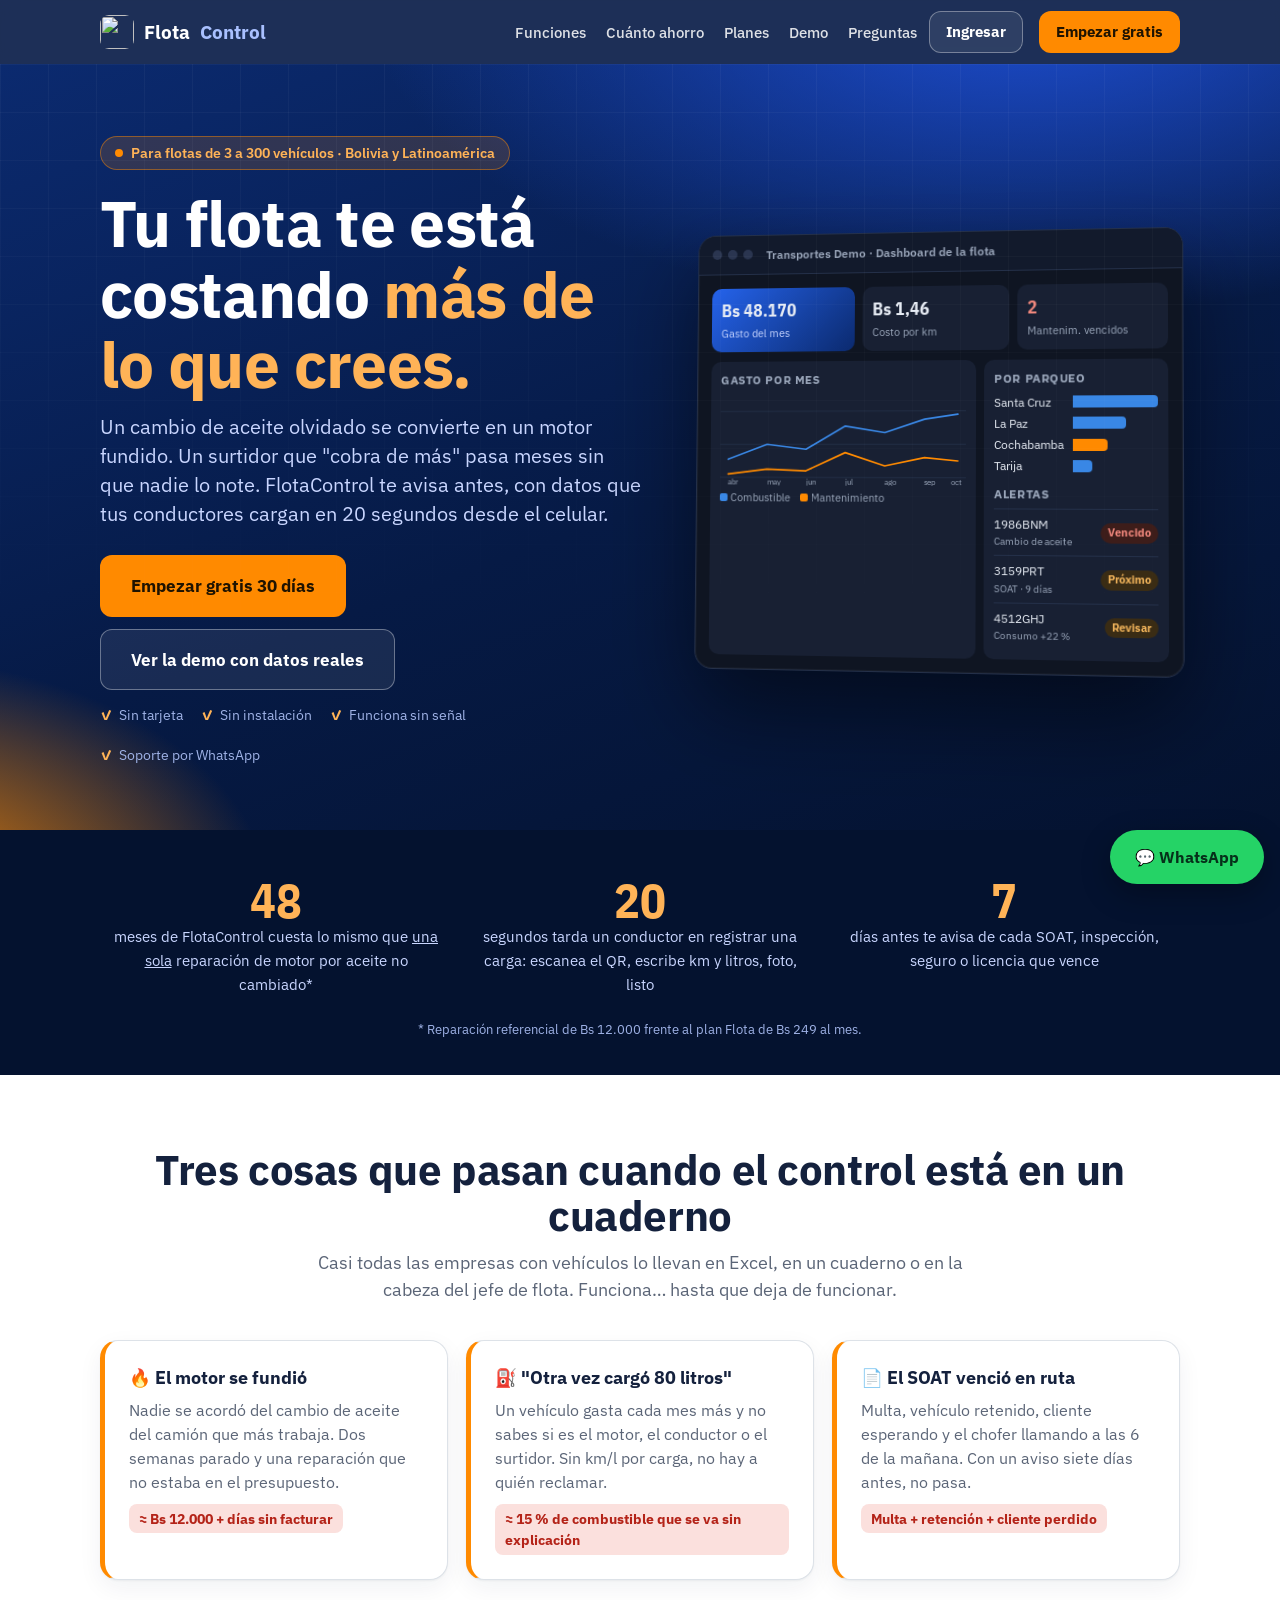
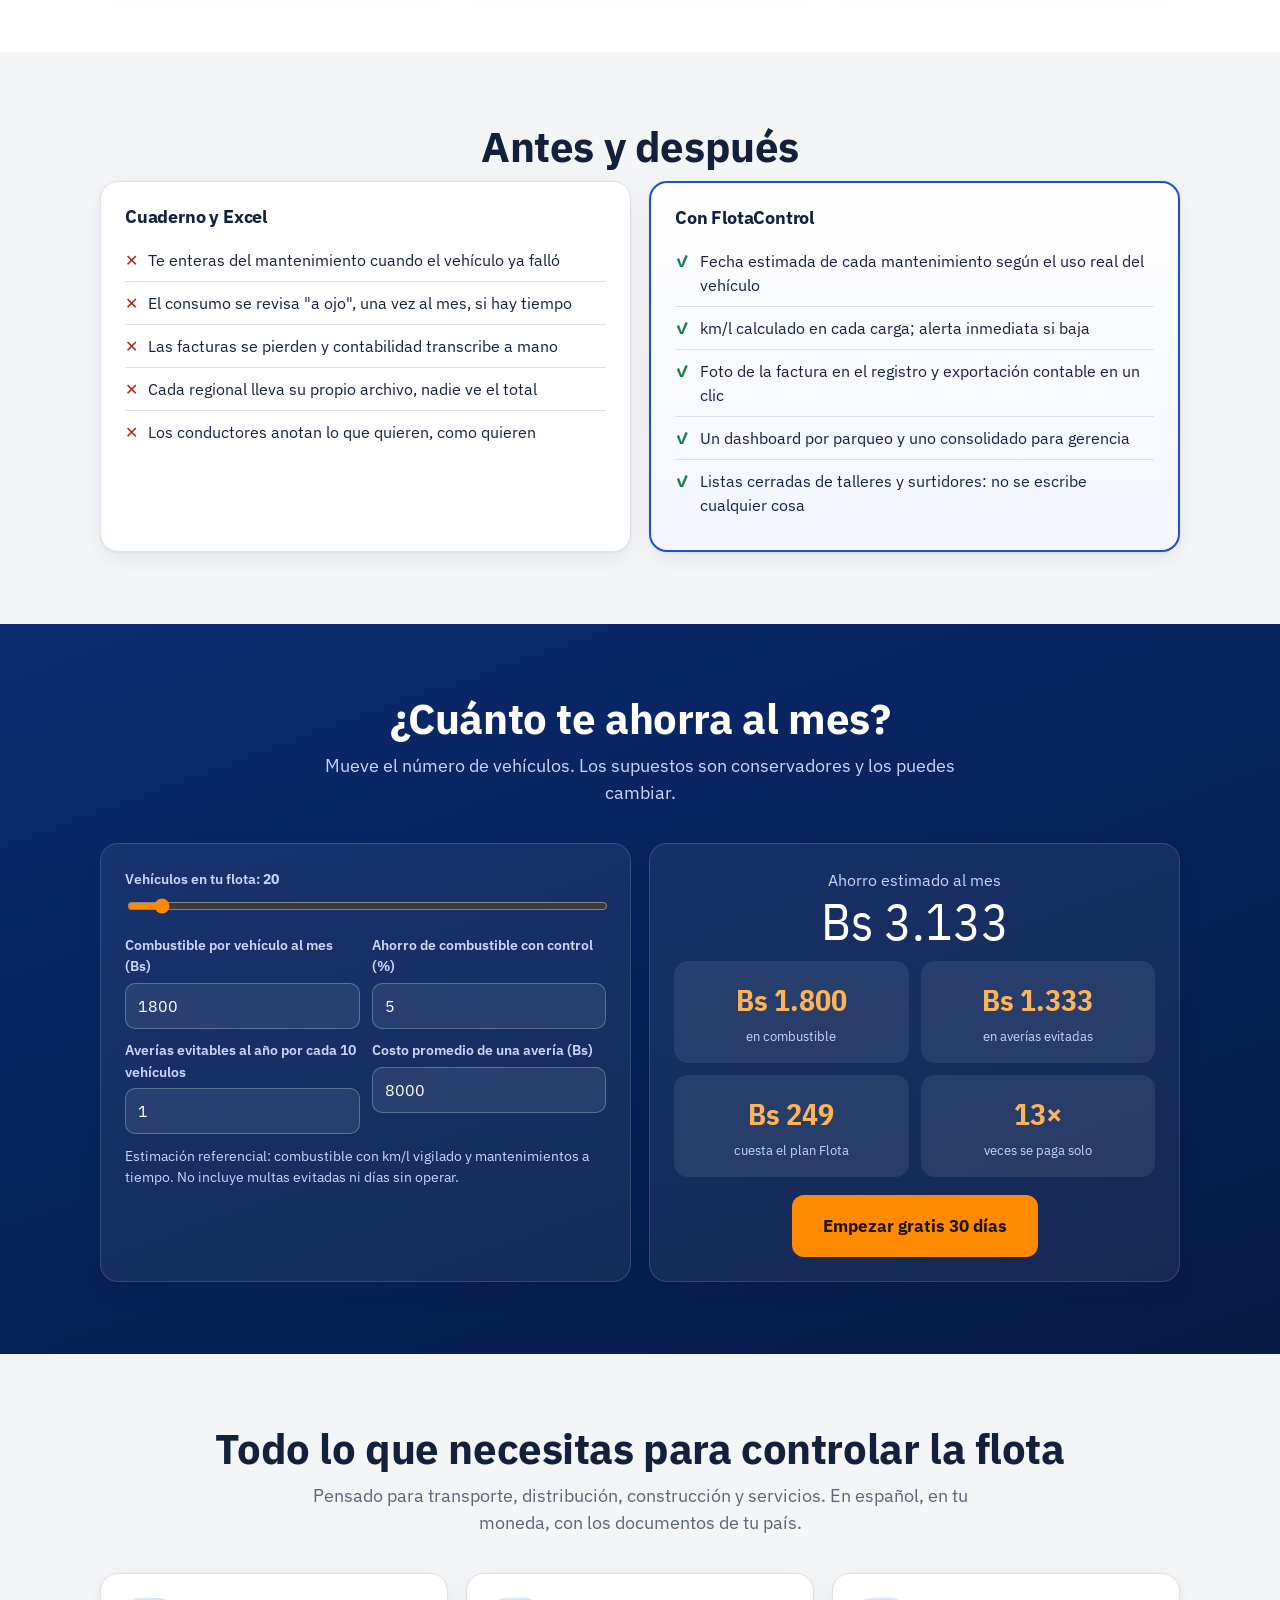
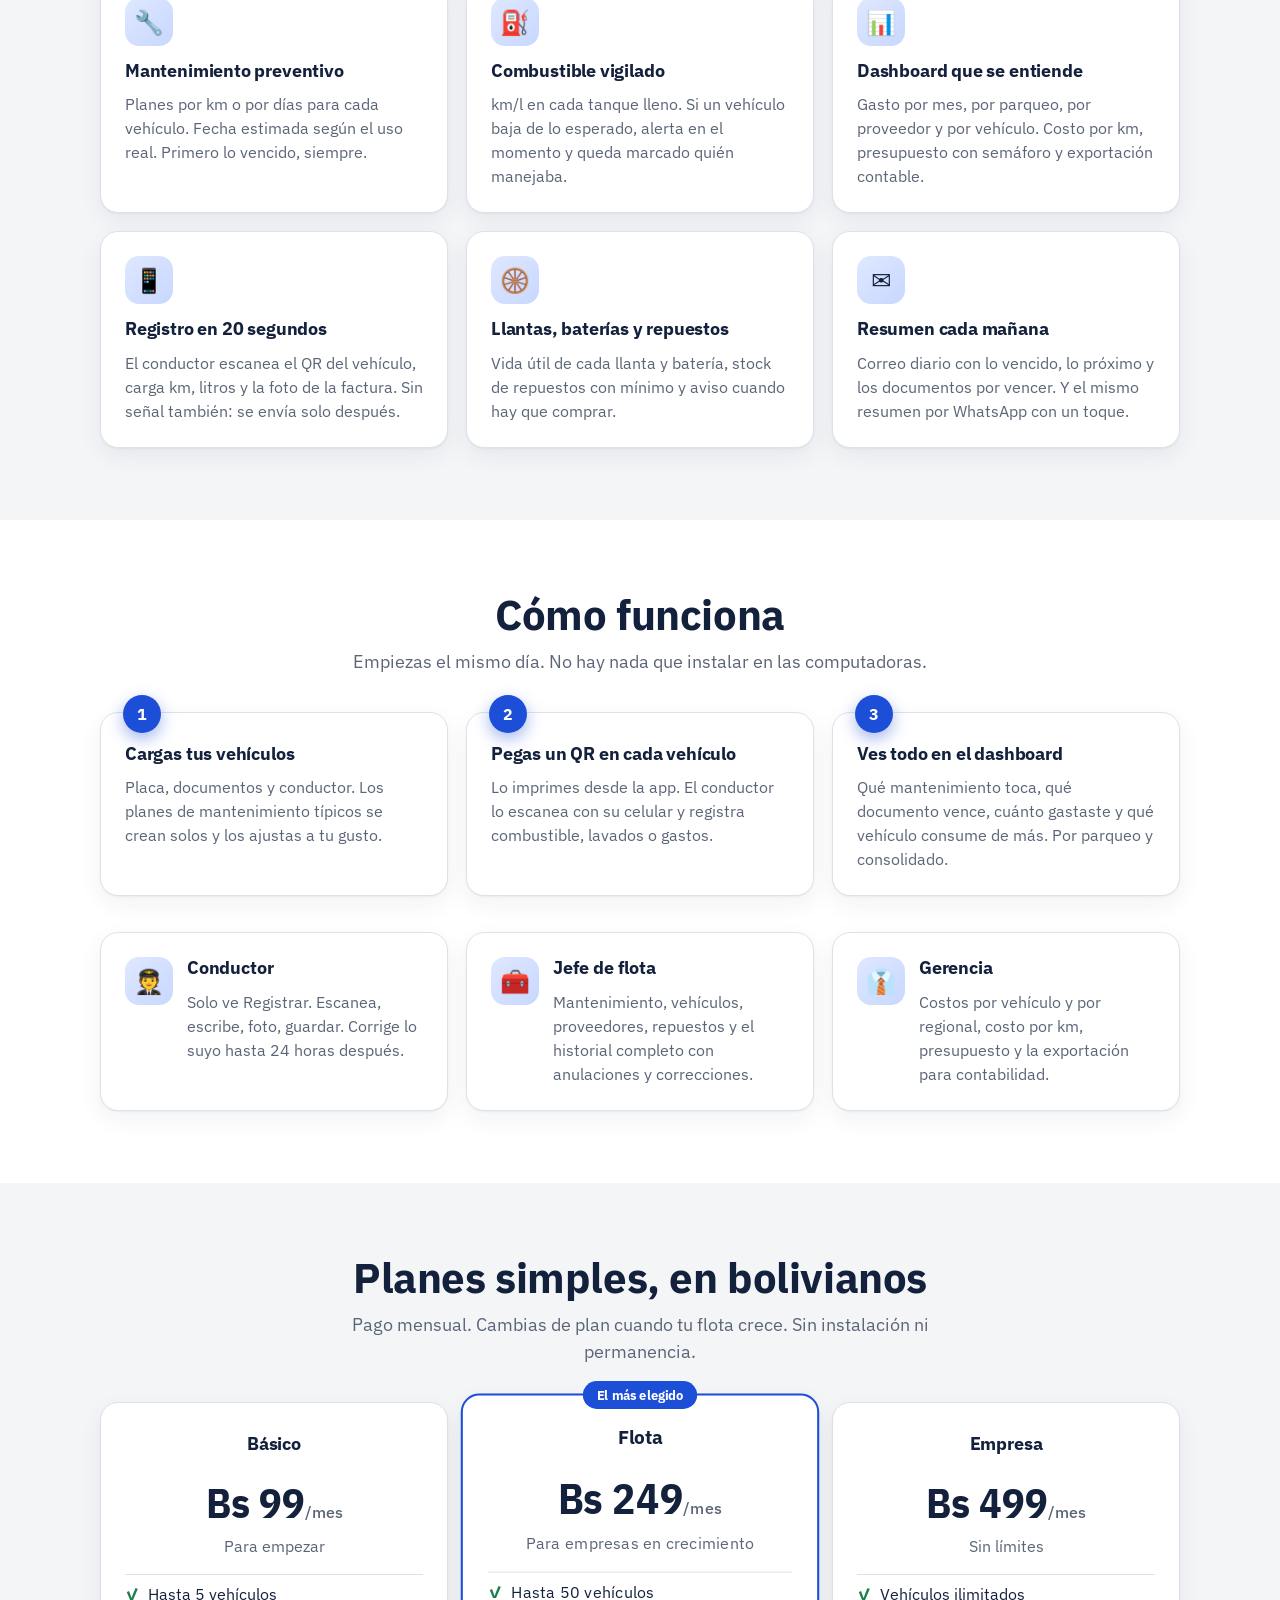
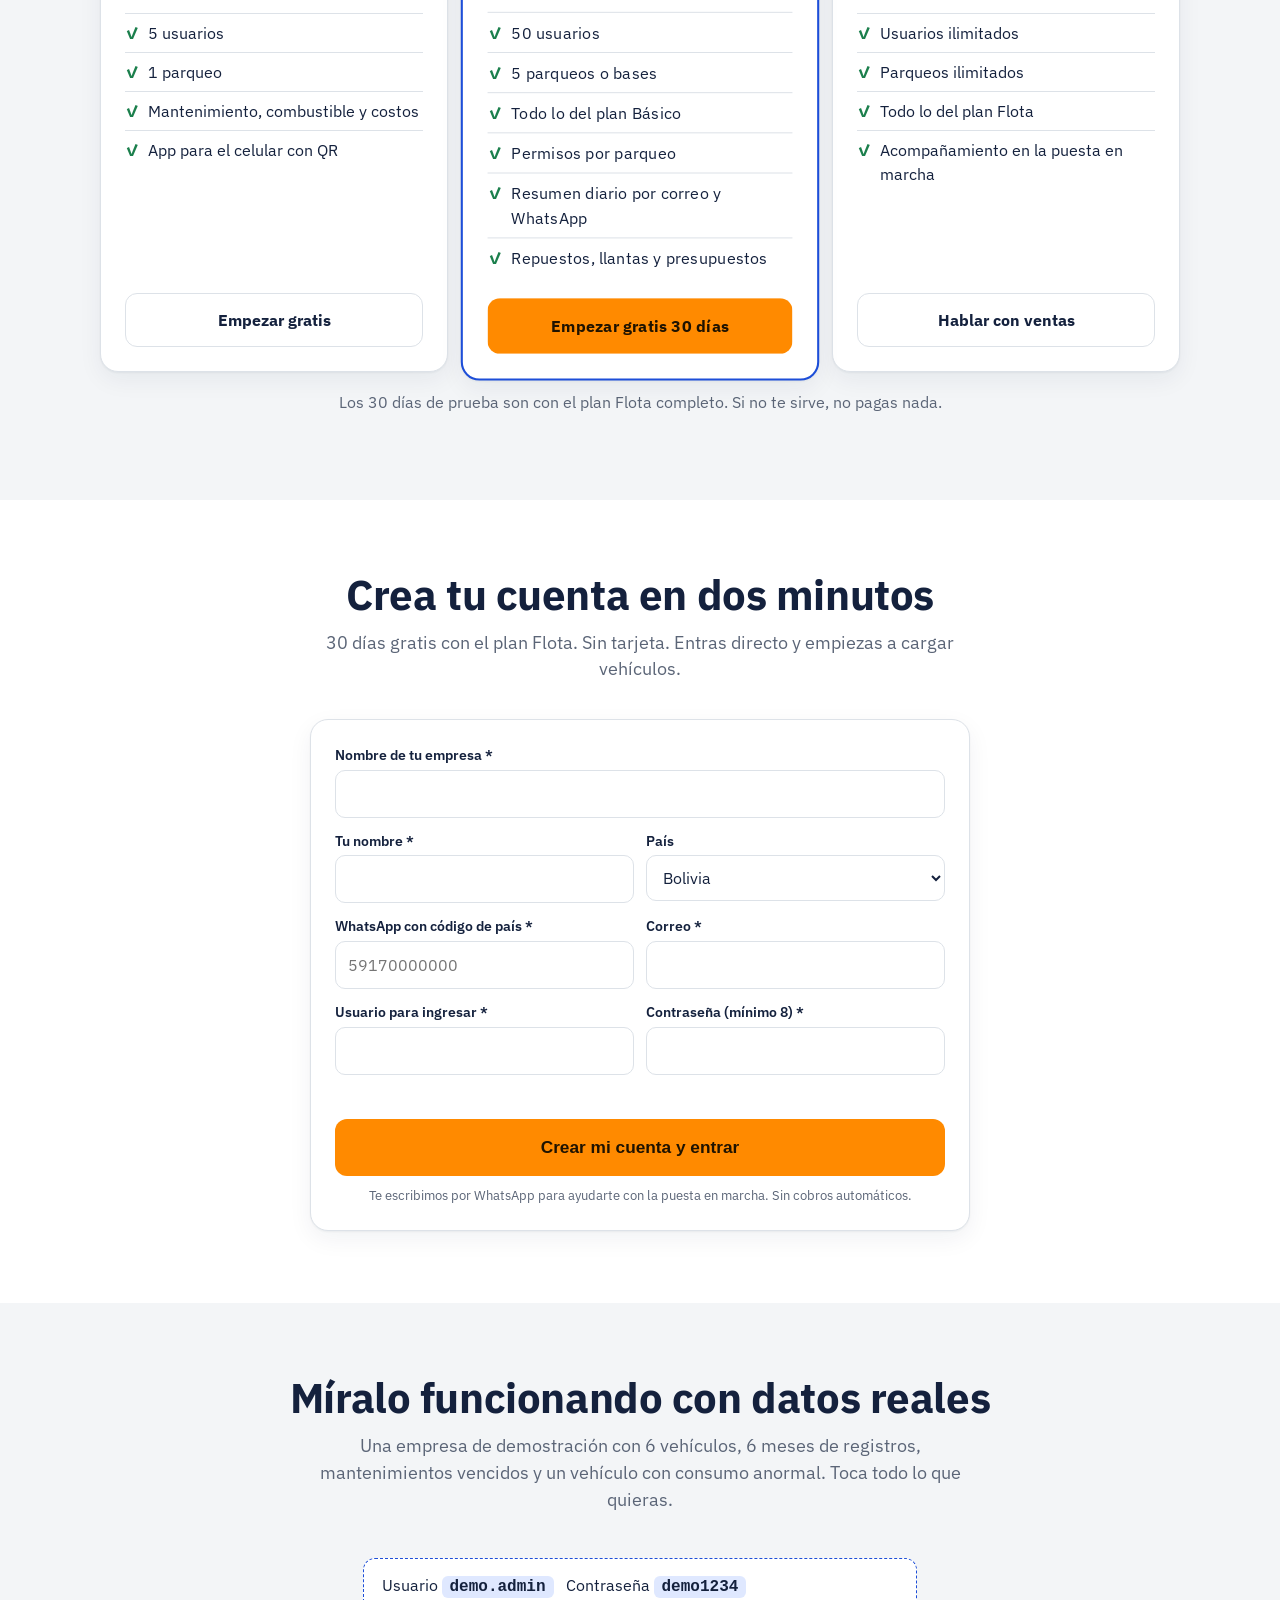
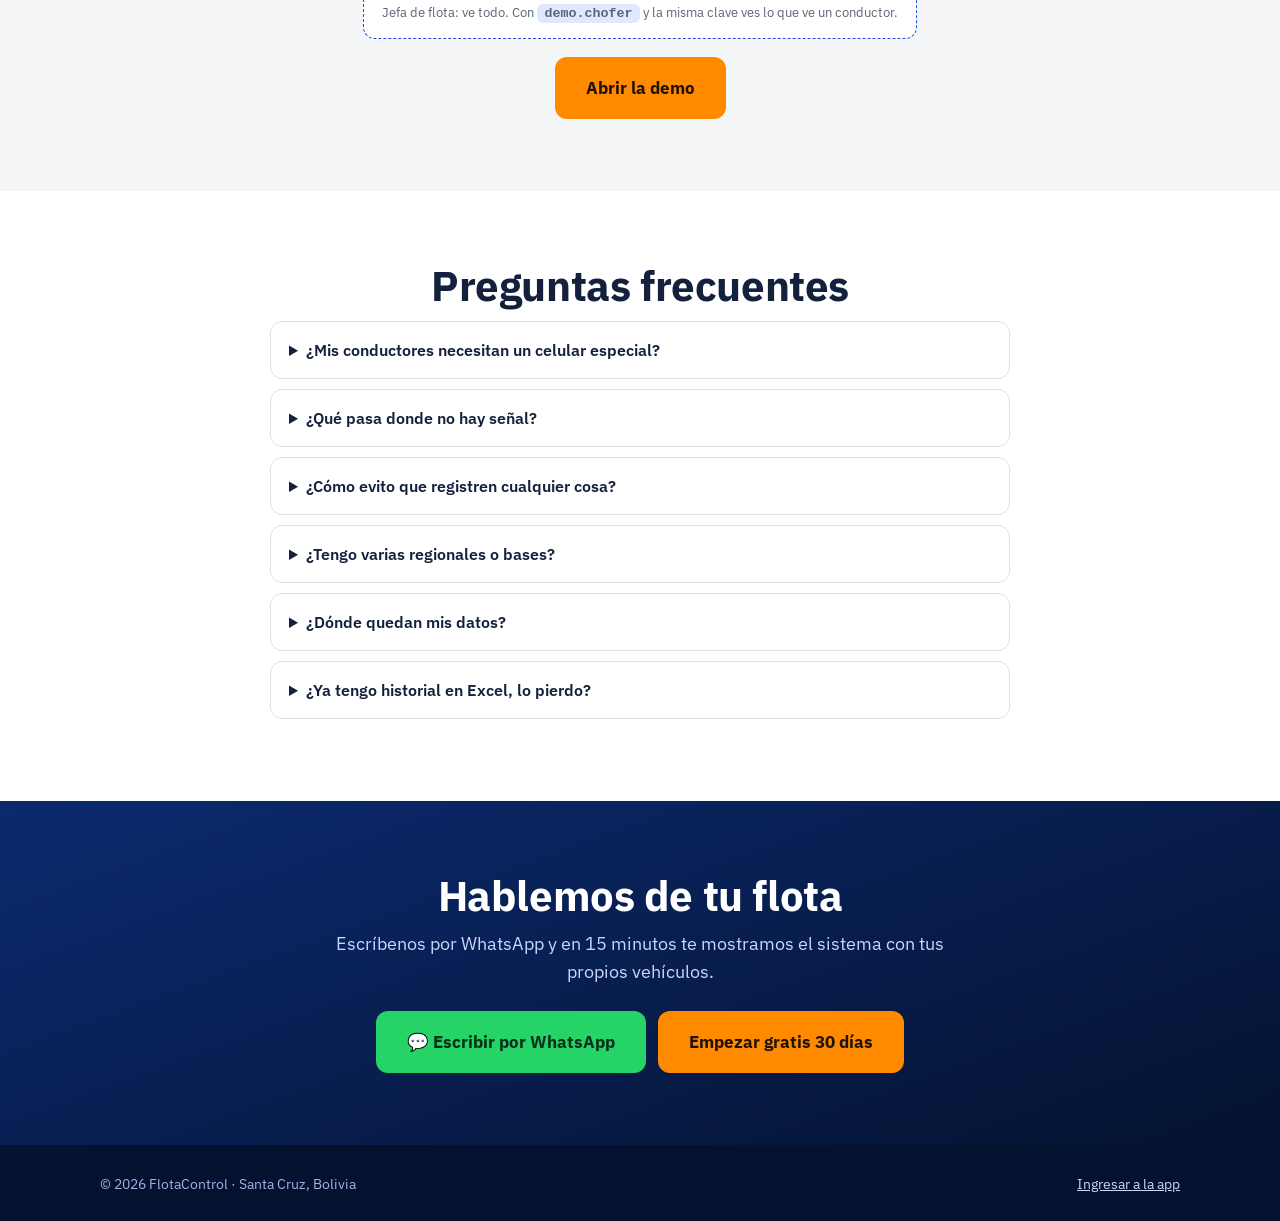
==== commit b37e8e4d: "Dashboard visual con gráficos, filtros por parqueo y landing rediseñada - Dashboard: gasto total, co" ====
--- a/public/landing/index.html
+++ b/public/landing/index.html
@@ -3,218 +3,269 @@
 <head>
 <meta charset="utf-8">
 <meta name="viewport" content="width=device-width, initial-scale=1, viewport-fit=cover">
-<title>FlotaControl · Control de flota para tu empresa</title>
-<meta name="description" content="Mantenimientos a tiempo, combustible bajo control y costo por kilómetro de cada vehículo. Funciona en el celular del conductor, incluso sin señal. Planes desde Bs 99 al mes.">
-<meta name="theme-color" content="#0B2A6F"><meta name="color-scheme" content="light">
+<title>FlotaControl · Tu flota bajo control desde el celular</title>
+<meta name="description" content="Mantenimientos a tiempo, combustible bajo control y costo por kilómetro de cada vehículo. Tus conductores registran desde el celular, con o sin señal. 30 días gratis.">
+<meta name="theme-color" content="#061A45"><meta name="color-scheme" content="light">
 <link rel="icon" href="/icon.svg" type="image/svg+xml"><link rel="icon" href="/favicon.png" sizes="32x32"><link rel="apple-touch-icon" href="/apple-touch-icon.png">
-<meta property="og:type" content="website"><meta property="og:title" content="FlotaControl · Control de flota para tu empresa">
-<meta property="og:description" content="Mantenimientos a tiempo, combustible bajo control y costo por kilómetro. Funciona en el celular del conductor, incluso sin señal.">
+<meta property="og:type" content="website"><meta property="og:title" content="FlotaControl · Tu flota bajo control desde el celular">
+<meta property="og:description" content="Que ningún vehículo se te pare por un mantenimiento olvidado. Combustible, costos y documentos de toda la flota en un solo lugar. 30 días gratis.">
 <meta property="og:image" content="https://flota-8r3.pages.dev/tarjeta.png"><meta property="og:url" content="https://flota-8r3.pages.dev/landing/">
 <meta name="twitter:card" content="summary_large_image">
 <link rel="preconnect" href="https://fonts.googleapis.com"><link rel="preconnect" href="https://fonts.gstatic.com" crossorigin>
-<link href="https://fonts.googleapis.com/css2?family=IBM+Plex+Sans:wght@400;500;600;700&display=swap" rel="stylesheet">
+<link href="https://fonts.googleapis.com/css2?family=IBM+Plex+Sans:wght@400;500;600;700&family=IBM+Plex+Sans+Condensed:wght@700&display=swap" rel="stylesheet">
 <style>
-:root{--navy:#0B2A6F;--navy2:#061A45;--blue:#1D4ED8;--blue2:#2563EB;--sky:#A9C0FF;--orange:#FF8A00;--ink:#14213D;--muted:#5B6577;--line:#DDE2E8;--bg:#F3F5F7;--card:#fff;--ok:#1B7F4C;--ok-soft:#DDF3E6;--warn:#A15C00;--warn-soft:#FBEBD0;--bad:#B42318;--bad-soft:#FBE0DD}
+:root{--navy:#0B2A6F;--navy2:#061A45;--ink2:#04122F;--blue:#1D4ED8;--blue2:#2563EB;--sky:#A9C0FF;--orange:#FF8A00;--orange2:#FFB357;--ink:#14213D;--muted:#5B6577;--line:#DDE2E8;--bg:#F3F5F7;--card:#fff;--ok:#1B7F4C;--bad:#B42318;--wa:#25D366}
 *{box-sizing:border-box}html{scroll-behavior:smooth}
-body{margin:0;font-family:"IBM Plex Sans",system-ui,-apple-system,"Segoe UI",Roboto,sans-serif;color:var(--ink);background:var(--bg);line-height:1.5;font-size:16px}
+body{margin:0;font-family:"IBM Plex Sans",system-ui,-apple-system,"Segoe UI",Roboto,sans-serif;color:var(--ink);background:var(--bg);line-height:1.5;font-size:16px;overflow-x:hidden}
 a{color:inherit}img{max-width:100%}
-.wrap{max-width:1080px;margin:0 auto;padding:0 20px}
-h1,h2,h3{line-height:1.15;margin:0 0 12px}h1{font-size:clamp(2rem,5.5vw,3.4rem);font-weight:700}h2{font-size:clamp(1.5rem,3.6vw,2.2rem)}h3{font-size:1.15rem}
-p{margin:0 0 14px}.muted{color:var(--muted)}
-.btn{display:inline-flex;align-items:center;justify-content:center;gap:8px;font-weight:600;border-radius:10px;padding:13px 22px;text-decoration:none;border:1px solid transparent;cursor:pointer;font-size:1rem;transition:transform .12s ease,box-shadow .12s ease}
-.btn:hover{transform:translateY(-1px)}.btn.wa{background:#25D366;color:#06301A}.btn.pri{background:var(--orange);color:#1F1300}.btn.sec{background:rgba(255,255,255,.1);color:#fff;border-color:rgba(255,255,255,.35)}.btn.light{background:var(--card);color:var(--ink);border-color:var(--line)}
+.wrap{max-width:1120px;margin:0 auto;padding:0 20px}
+h1,h2,h3{line-height:1.1;margin:0 0 12px;letter-spacing:-.01em}h1{font-size:clamp(2.2rem,6vw,4rem);font-weight:700}h2{font-size:clamp(1.7rem,4vw,2.6rem)}h3{font-size:1.15rem}
+p{margin:0 0 14px}.muted{color:var(--muted)}.center{text-align:center}
+.btn{display:inline-flex;align-items:center;justify-content:center;gap:8px;font-weight:700;border-radius:12px;padding:14px 24px;text-decoration:none;border:1px solid transparent;cursor:pointer;font-size:1rem;transition:transform .15s ease,box-shadow .15s ease,background .15s}
+.btn:hover{transform:translateY(-2px);box-shadow:0 10px 30px rgba(0,0,0,.18)}.btn.wa{background:var(--wa);color:#06301A}.btn.pri{background:var(--orange);color:#1F1300}.btn.sec{background:rgba(255,255,255,.08);color:#fff;border-color:rgba(255,255,255,.35)}.btn.light{background:var(--card);color:var(--ink);border-color:var(--line)}.btn.xl{padding:17px 30px;font-size:1.08rem}
 /* header */
-.top{position:sticky;top:0;z-index:10;background:rgba(6,26,69,.92);backdrop-filter:blur(8px);color:#fff}
-.top .wrap{display:flex;align-items:center;gap:12px;height:62px}
-.brand{display:flex;align-items:center;gap:10px;font-weight:700;font-size:1.15rem;text-decoration:none}.brand img{width:34px;height:34px;border-radius:9px}.brand span{color:var(--sky)}
-.top nav{margin-left:auto;display:flex;gap:18px;font-weight:500;font-size:.95rem}.top nav a{text-decoration:none;opacity:.9}.top nav a:hover{opacity:1}
-.top .btn{padding:9px 14px;font-size:.92rem}
-@media (max-width:720px){.top nav{display:none}}
+.top{position:sticky;top:0;z-index:10;background:rgba(6,26,69,.9);backdrop-filter:blur(10px);color:#fff}
+.top .wrap{display:flex;align-items:center;gap:12px;height:64px}
+.brand{display:flex;align-items:center;gap:10px;font-weight:700;font-size:1.2rem;text-decoration:none}.brand img{width:34px;height:34px;border-radius:9px}.brand span{color:var(--sky)}
+.top nav{margin-left:auto;display:flex;gap:20px;font-weight:500;font-size:.95rem}.top nav a{text-decoration:none;opacity:.85}.top nav a:hover{opacity:1}
+.top .btn{padding:9px 16px;font-size:.92rem}@media (max-width:760px){.top nav{display:none}}
 /* hero */
-.hero{background:linear-gradient(160deg,#0B2A6F 0%,#061A45 60%,#04122F 100%);color:#fff;padding:64px 0 48px;overflow:hidden}
-.hero .wrap{display:grid;grid-template-columns:1.1fr .9fr;gap:40px;align-items:center}
-.hero p.lead{font-size:1.2rem;color:#C9D6FF;max-width:540px}
-.hero .ctas{display:flex;gap:12px;flex-wrap:wrap;margin:24px 0 10px}
-.hero small{color:#9FB2E6;display:block}
-.hero .kicker{display:inline-block;background:rgba(255,138,0,.15);color:#FFB357;border:1px solid rgba(255,138,0,.4);border-radius:99px;padding:4px 12px;font-weight:600;font-size:.85rem;margin-bottom:16px}
-@media (max-width:860px){.hero .wrap{grid-template-columns:1fr}.hero{padding:44px 0 36px}}
-/* phone mock */
-.phone{width:min(330px,100%);margin:0 auto;background:#0F1522;border:10px solid #1B2540;border-radius:36px;padding:14px 12px;box-shadow:0 30px 70px rgba(0,0,0,.45);color:#E7ECF4;font-size:.86rem}
-.phone .bar{display:flex;justify-content:space-between;align-items:center;font-weight:700;margin:2px 4px 12px}.phone .bar span{color:#7FA6FF;font-weight:500;font-size:.8rem}
-.phone .pc{background:#182033;border-radius:14px;padding:12px;margin-bottom:10px}
-.phone .pc h4{margin:0 0 8px;font-size:.9rem;color:#9AA6BA;font-weight:600;text-transform:uppercase;letter-spacing:.04em}
-.al{display:flex;justify-content:space-between;align-items:center;padding:8px 0;border-top:1px solid #243049}.al:first-of-type{border-top:0}
-.al b{display:block;font-size:.9rem}.al small{color:#9AA6BA}
-.tag{font-size:.72rem;font-weight:700;padding:3px 8px;border-radius:99px;white-space:nowrap}.tag.bad{background:#3D1D1A;color:#F2887D}.tag.warn{background:#3A2C14;color:#F0B35A}.tag.ok{background:#16244A;color:#7FA6FF}
-.kpis{display:grid;grid-template-columns:1fr 1fr;gap:8px}.kpis div{background:#121A2C;border-radius:10px;padding:10px}.kpis b{display:block;font-size:1.15rem}.kpis small{color:#9AA6BA}
-.phone .go{background:var(--blue2);color:#fff;text-align:center;border-radius:10px;padding:10px;font-weight:700}
+.hero{position:relative;background:radial-gradient(1200px 600px at 80% -10%,#1E4FD6 0%,rgba(30,79,214,0) 55%),radial-gradient(800px 500px at -10% 110%,#FF8A00 0%,rgba(255,138,0,0) 50%),linear-gradient(160deg,#0B2A6F 0%,#061A45 55%,#04122F 100%);color:#fff;padding:72px 0 64px;overflow:hidden}
+.hero::after{content:"";position:absolute;inset:0;background-image:linear-gradient(rgba(255,255,255,.04) 1px,transparent 1px),linear-gradient(90deg,rgba(255,255,255,.04) 1px,transparent 1px);background-size:48px 48px;pointer-events:none;mask-image:linear-gradient(#000,transparent 80%)}
+.hero .wrap{position:relative;display:grid;grid-template-columns:1.05fr .95fr;gap:48px;align-items:center}
+.kicker{display:inline-flex;align-items:center;gap:8px;background:rgba(255,138,0,.16);color:var(--orange2);border:1px solid rgba(255,138,0,.45);border-radius:99px;padding:6px 14px;font-weight:600;font-size:.85rem;margin-bottom:18px}
+.kicker i{width:8px;height:8px;border-radius:50%;background:var(--orange);display:inline-block;box-shadow:0 0 0 0 rgba(255,138,0,.7);animation:pulse 1.8s infinite}
+@keyframes pulse{0%{box-shadow:0 0 0 0 rgba(255,138,0,.7)}70%{box-shadow:0 0 0 10px rgba(255,138,0,0)}100%{box-shadow:0 0 0 0 rgba(255,138,0,0)}}
+.hero h1 em{font-style:normal;color:var(--orange2)}
+.hero p.lead{font-size:1.22rem;color:#C9D6FF;max-width:560px}
+.hero .ctas{display:flex;gap:12px;flex-wrap:wrap;margin:26px 0 14px}
+.trust{display:flex;gap:18px;flex-wrap:wrap;color:#9FB2E6;font-size:.9rem}.trust span::before{content:"✓";color:var(--orange2);font-weight:700;margin-right:6px}
+@media (max-width:900px){.hero .wrap{grid-template-columns:1fr}.hero{padding:48px 0 40px}}
+/* dashboard mockup */
+.shot{background:#0F1522;border:1px solid #243049;border-radius:18px;box-shadow:0 40px 90px rgba(0,0,0,.5),0 0 0 1px rgba(255,255,255,.04) inset;color:#E7ECF4;font-size:.8rem;overflow:hidden;transform:perspective(1200px) rotateY(-6deg) rotateX(2deg);transition:transform .6s ease}
+.shot:hover{transform:perspective(1200px) rotateY(0) rotateX(0)}
+.shot .bar{display:flex;align-items:center;gap:6px;padding:10px 14px;background:#121A2C;border-bottom:1px solid #243049}.shot .bar i{width:10px;height:10px;border-radius:50%;background:#2A3550;display:inline-block}.shot .bar b{margin-left:8px;font-weight:600;color:#9AA6BA;font-size:.78rem}
+.shot .in{padding:14px}
+.kp{display:grid;grid-template-columns:repeat(3,1fr);gap:8px;margin-bottom:10px}.kp div{background:#182033;border-radius:10px;padding:10px}.kp b{display:block;font-size:1.1rem;font-family:"IBM Plex Sans Condensed",sans-serif}.kp small{color:#9AA6BA}.kp .h{background:linear-gradient(135deg,#2563EB,#0B2A6F)}.kp .h small{color:#C9D6FF}
+.g2{display:grid;grid-template-columns:1.5fr 1fr;gap:8px}.pc{background:#182033;border-radius:10px;padding:10px}.pc h4{margin:0 0 6px;font-size:.72rem;color:#9AA6BA;text-transform:uppercase;letter-spacing:.05em}
+.pc svg{width:100%;height:auto;display:block}.ln{fill:none;stroke-width:2;stroke-linecap:round;stroke-linejoin:round;stroke-dasharray:600;stroke-dashoffset:600;animation:draw 1.6s ease forwards}.ln.b{animation-delay:.3s}
+@keyframes draw{to{stroke-dashoffset:0}}
+.hb{display:grid;grid-template-columns:70px 1fr;gap:4px 8px;align-items:center;font-size:.72rem}.hb .r{height:12px;border-radius:0 4px 4px 0;background:#3987E5;width:0;animation:grow 1s ease forwards}.hb .r.o{background:#FF8A00}
+@keyframes grow{to{width:var(--w)}}
+.al{display:flex;justify-content:space-between;align-items:center;padding:6px 0;border-top:1px solid #243049;font-size:.76rem}.al:first-of-type{border-top:0}.al small{color:#9AA6BA;display:block}
+.tag{font-size:.66rem;font-weight:700;padding:2px 7px;border-radius:99px;white-space:nowrap}.tag.bad{background:#3D1D1A;color:#F2887D}.tag.warn{background:#3A2C14;color:#F0B35A}
 /* sections */
-section{padding:64px 0}@media (max-width:720px){section{padding:46px 0}}
-.center{text-align:center}.sub{max-width:640px;margin:0 auto 32px;color:var(--muted);font-size:1.08rem}
-.grid3{display:grid;grid-template-columns:repeat(3,1fr);gap:18px}.grid2{display:grid;grid-template-columns:repeat(2,1fr);gap:18px}
-@media (max-width:860px){.grid3{grid-template-columns:1fr 1fr}}@media (max-width:600px){.grid3,.grid2{grid-template-columns:1fr}}
-.card{background:var(--card);border:1px solid var(--line);border-radius:16px;padding:22px;box-shadow:0 1px 2px rgba(20,33,61,.05),0 6px 18px rgba(20,33,61,.05)}
-.card .ic{width:44px;height:44px;border-radius:12px;background:#DFE8FF;display:flex;align-items:center;justify-content:center;font-size:1.4rem;margin-bottom:12px}
+section{padding:72px 0}@media (max-width:720px){section{padding:50px 0}}
+.sub{max-width:680px;margin:0 auto 36px;color:var(--muted);font-size:1.12rem}
+.grid3{display:grid;grid-template-columns:repeat(3,1fr);gap:18px}.grid2{display:grid;grid-template-columns:repeat(2,1fr);gap:18px}.grid4{display:grid;grid-template-columns:repeat(4,1fr);gap:18px}
+@media (max-width:900px){.grid3,.grid4{grid-template-columns:1fr 1fr}}@media (max-width:600px){.grid3,.grid2,.grid4{grid-template-columns:1fr}}
+.card{background:var(--card);border:1px solid var(--line);border-radius:18px;padding:24px;box-shadow:0 1px 2px rgba(20,33,61,.05),0 8px 24px rgba(20,33,61,.06)}
+.card .ic{width:48px;height:48px;border-radius:14px;background:linear-gradient(135deg,#DFE8FF,#C7D7FF);display:flex;align-items:center;justify-content:center;font-size:1.5rem;margin-bottom:14px}
 .card p{color:var(--muted);margin:0}
-.pain{background:#fff}.pain .card{border-left:4px solid var(--orange)}.pain .card b{display:block;margin-bottom:6px;font-size:1.05rem}
-.steps{counter-reset:s}.steps .card{position:relative;padding-top:26px}.steps .card::before{counter-increment:s;content:counter(s);position:absolute;top:-16px;left:20px;width:34px;height:34px;border-radius:50%;background:var(--blue);color:#fff;font-weight:700;display:flex;align-items:center;justify-content:center}
-/* roles */
-.roles{background:linear-gradient(180deg,#fff,var(--bg))}
+/* números */
+.nums{background:var(--ink2);color:#fff;padding:36px 0}.nums .grid3{gap:12px}.num{text-align:center;padding:10px}.num b{display:block;font-size:clamp(2rem,5vw,3rem);font-family:"IBM Plex Sans Condensed",sans-serif;color:var(--orange2);line-height:1}.num span{color:#C9D6FF;font-size:.95rem}
+/* dolor */
+.pain{background:#fff}.pain .card{border-left:5px solid var(--orange)}.pain .card b{display:block;margin-bottom:6px;font-size:1.1rem}.pain .card .cost{display:inline-block;margin-top:10px;background:#FBE0DD;color:var(--bad);font-weight:700;border-radius:8px;padding:4px 10px;font-size:.9rem}
+/* antes / después */
+.vs{display:grid;grid-template-columns:1fr 1fr;gap:18px}@media (max-width:760px){.vs{grid-template-columns:1fr}}
+.vs .card ul{list-style:none;padding:0;margin:0}.vs .card li{padding:9px 0;border-top:1px solid var(--line);display:flex;gap:10px;align-items:flex-start}.vs .card li:first-child{border-top:0}
+.vs .no li::before{content:"✕";color:var(--bad);font-weight:700;flex:none}.vs .si li::before{content:"✓";color:var(--ok);font-weight:700;flex:none}.vs .si{border:2px solid var(--blue);background:linear-gradient(180deg,#fff,#F3F6FF)}
+/* calculadora */
+.calc{background:linear-gradient(160deg,#0B2A6F,#061A45);color:#fff}.calc .card{background:rgba(255,255,255,.06);border-color:rgba(255,255,255,.14);color:#fff}.calc .card p{color:#C9D6FF}
+.calc label{display:block;font-weight:600;font-size:.9rem;margin-bottom:6px;color:#C9D6FF}.calc input[type=range]{width:100%;accent-color:var(--orange)}
+.calc input[type=number]{width:100%;font:inherit;padding:10px 12px;border-radius:10px;border:1px solid rgba(255,255,255,.25);background:rgba(255,255,255,.08);color:#fff}
+.calc .out{display:grid;grid-template-columns:1fr 1fr;gap:12px;margin-top:14px}.calc .out div{background:rgba(255,255,255,.08);border-radius:14px;padding:16px}.calc .out b{display:block;font-size:1.9rem;font-family:"IBM Plex Sans Condensed",sans-serif;color:var(--orange2)}.calc .out small{color:#C9D6FF}
+.calc .big{font-size:3.2rem;font-family:"IBM Plex Sans Condensed",sans-serif;color:#fff;line-height:1}
+/* pasos */
+.steps{counter-reset:s}.steps .card{position:relative;padding-top:30px}.steps .card::before{counter-increment:s;content:counter(s);position:absolute;top:-18px;left:22px;width:38px;height:38px;border-radius:50%;background:var(--blue);color:#fff;font-weight:700;display:flex;align-items:center;justify-content:center;box-shadow:0 6px 16px rgba(29,78,216,.4)}
 .role{display:flex;gap:14px;align-items:flex-start}.role .ic{flex:none}
-/* pricing */
-.plans .card{display:flex;flex-direction:column;text-align:center;padding-top:28px}.plans .card.best{border:2px solid var(--blue);position:relative}
-.plans .card.best::before{content:"El más elegido";position:absolute;top:-13px;left:50%;transform:translateX(-50%);background:var(--blue);color:#fff;font-size:.78rem;font-weight:700;padding:3px 12px;border-radius:99px}
-.price{font-size:2.4rem;font-weight:700;margin:6px 0 0}.price small{font-size:1rem;color:var(--muted);font-weight:500}.per{color:var(--muted);margin-bottom:16px}
+/* planes */
+.plans .card{display:flex;flex-direction:column;text-align:center;padding-top:30px}.plans .card.best{border:2px solid var(--blue);position:relative;transform:scale(1.03)}
+.plans .card.best::before{content:"El más elegido";position:absolute;top:-14px;left:50%;transform:translateX(-50%);background:var(--blue);color:#fff;font-size:.78rem;font-weight:700;padding:4px 14px;border-radius:99px}
+.price{font-size:2.6rem;font-weight:700;margin:6px 0 0;font-family:"IBM Plex Sans Condensed",sans-serif}.price small{font-size:1rem;color:var(--muted);font-weight:500;font-family:"IBM Plex Sans",sans-serif}.per{color:var(--muted);margin-bottom:16px}
 .plans ul{list-style:none;padding:0;margin:0 0 20px;text-align:left}.plans li{padding:7px 0;border-top:1px solid var(--line);display:flex;gap:8px}.plans li::before{content:"✓";color:var(--ok);font-weight:700}
-.plans .btn{margin-top:auto}
-.note{text-align:center;color:var(--muted);margin-top:18px;font-size:.95rem}
-/* faq */
+.plans .btn{margin-top:auto}.note{text-align:center;color:var(--muted);margin-top:18px}
+/* registro */
+.f{margin-bottom:12px}.f label{display:block;font-weight:600;font-size:.9rem;margin-bottom:4px}.f input,.f select{width:100%;font:inherit;padding:11px 12px;border:1px solid var(--line);border-radius:10px;background:#fff;color:var(--ink)}
+.f input:focus,.f select:focus{outline:3px solid #BFD0FF;border-color:var(--blue)}.g2f{display:grid;grid-template-columns:1fr 1fr;gap:12px}@media (max-width:600px){.g2f{grid-template-columns:1fr}}
+.ferr{color:var(--bad);font-weight:600;min-height:1.3em;margin:6px 0}
+.demo{background:var(--card);border:1px dashed var(--blue);border-radius:12px;padding:14px 18px;display:inline-block;text-align:left;margin-top:8px}.demo code{background:#DFE8FF;padding:2px 8px;border-radius:6px;font-weight:600}
 details{background:var(--card);border:1px solid var(--line);border-radius:12px;padding:4px 18px;margin-bottom:10px}summary{cursor:pointer;font-weight:600;padding:12px 0}details p{color:var(--muted);padding-bottom:12px}
-/* cta */
-.cta{background:linear-gradient(160deg,#0B2A6F,#061A45);color:#fff;text-align:center}.cta p{color:#C9D6FF;font-size:1.1rem;max-width:600px;margin:0 auto 24px}
-.cta .ctas{display:flex;gap:12px;justify-content:center;flex-wrap:wrap}
+.cta{background:linear-gradient(160deg,#0B2A6F,#04122F);color:#fff;text-align:center}.cta p{color:#C9D6FF;font-size:1.15rem;max-width:620px;margin:0 auto 26px}.cta .ctas{display:flex;gap:12px;justify-content:center;flex-wrap:wrap}
 footer{background:#04122F;color:#9FB2E6;padding:28px 0;font-size:.9rem}footer .wrap{display:flex;justify-content:space-between;gap:12px;flex-wrap:wrap}footer a{color:#C9D6FF}
-.demo{background:var(--card);border:1px dashed var(--blue);border-radius:12px;padding:14px 18px;display:inline-block;text-align:left;margin-top:8px}
-.demo code{background:#DFE8FF;padding:2px 8px;border-radius:6px;font-weight:600}
-/* formulario de registro */
-.f{margin-bottom:12px}.f label{display:block;font-weight:600;font-size:.9rem;margin-bottom:4px}.f input,.f select{width:100%;font:inherit;padding:10px 12px;border:1px solid var(--line);border-radius:8px;background:#fff;color:var(--ink)}
-.f input:focus,.f select:focus{outline:3px solid #BFD0FF;border-color:var(--blue)}.g2{display:grid;grid-template-columns:1fr 1fr;gap:12px}@media (max-width:600px){.g2{grid-template-columns:1fr}}
-.ferr{color:var(--bad);font-weight:600;min-height:1.3em;margin:6px 0}
-/* WhatsApp flotante */
-.fab{position:fixed;right:16px;bottom:16px;z-index:20;box-shadow:0 10px 30px rgba(0,0,0,.25);border-radius:99px}
-@media (prefers-reduced-motion:reduce){.btn,html{transition:none;scroll-behavior:auto}}
+.fab{position:fixed;right:16px;bottom:16px;z-index:20;box-shadow:0 10px 30px rgba(0,0,0,.3);border-radius:99px}
+/* reveal */
+.rv{opacity:0;transform:translateY(18px);transition:opacity .6s ease,transform .6s ease}.rv.on{opacity:1;transform:none}
+@media (prefers-reduced-motion:reduce){.rv{opacity:1;transform:none;transition:none}.ln,.hb .r{animation:none;stroke-dashoffset:0;width:var(--w)}.shot{transform:none}html{scroll-behavior:auto}.kicker i{animation:none}}
 </style>
 </head>
 <body>
 <header class="top"><div class="wrap">
   <a class="brand" href="#"><img src="/icon.svg" alt="">Flota<span>Control</span></a>
-  <nav><a href="#funciones">Funciones</a><a href="#como">Cómo funciona</a><a href="#planes">Planes</a><a href="#demo">Demo</a><a href="#registro">Crear cuenta</a></nav>
-  <a class="btn sec" href="/">Ingresar</a>
+  <nav><a href="#funciones">Funciones</a><a href="#calc">Cuánto ahorro</a><a href="#planes">Planes</a><a href="#demo">Demo</a><a href="#faq">Preguntas</a></nav>
+  <a class="btn sec" href="/">Ingresar</a><a class="btn pri" href="#registro" style="margin-left:4px">Empezar gratis</a>
 </div></header>
 
 <section class="hero"><div class="wrap">
   <div>
-    <span class="kicker">Para flotas de 3 a 300 vehículos</span>
-    <h1>Que ningún vehículo se te pare por un mantenimiento olvidado</h1>
-    <p class="lead">FlotaControl te avisa qué mantenimiento toca, detecta cuando un vehículo gasta más combustible de lo normal y te dice cuánto cuesta cada kilómetro. Tus conductores registran desde el celular en 20 segundos, con o sin señal.</p>
+    <span class="kicker"><i></i> Para flotas de 3 a 300 vehículos · Bolivia y Latinoamérica</span>
+    <h1>Tu flota te está costando <em>más de lo que crees.</em></h1>
+    <p class="lead">Un cambio de aceite olvidado se convierte en un motor fundido. Un surtidor que "cobra de más" pasa meses sin que nadie lo note. FlotaControl te avisa antes, con datos que tus conductores cargan en 20 segundos desde el celular.</p>
     <div class="ctas">
-      <a class="btn wa" data-wa href="#contacto">💬 Pedir una demostración</a>
-      <a class="btn sec" href="#registro">Crear mi cuenta gratis</a>
+      <a class="btn pri xl" href="#registro">Empezar gratis 30 días</a>
+      <a class="btn sec xl" href="#demo">Ver la demo con datos reales</a>
     </div>
-    <small>Sin instalación. Sin contrato. Funciona en cualquier celular o computadora.</small>
-  </div>
-  <div class="phone" aria-hidden="true">
-    <div class="bar">Transportes Demo <span>Hoy</span></div>
-    <div class="pc"><h4>Mantenimientos</h4>
-      <div class="al"><div><b>1986BNM · Cambio de aceite</b><small>Vencido hace 1 240 km</small></div><span class="tag bad">Vencido</span></div>
-      <div class="al"><div><b>3159PRT · SOAT</b><small>Vence en 9 días</small></div><span class="tag warn">Próximo</span></div>
-      <div class="al"><div><b>4512GHJ · Revisión de frenos</b><small>En ~12 días según su uso</small></div><span class="tag ok">Planificado</span></div>
+    <div class="trust"><span>Sin tarjeta</span><span>Sin instalación</span><span>Funciona sin señal</span><span>Soporte por WhatsApp</span></div>
+  </div>
+  <div class="shot" aria-hidden="true">
+    <div class="bar"><i></i><i></i><i></i><b>Transportes Demo · Dashboard de la flota</b></div>
+    <div class="in">
+      <div class="kp"><div class="h"><b>Bs 48.170</b><small>Gasto del mes</small></div><div><b>Bs 1,46</b><small>Costo por km</small></div><div><b style="color:#F2887D">2</b><small>Mantenim. vencidos</small></div></div>
+      <div class="g2">
+        <div class="pc"><h4>Gasto por mes</h4><svg viewBox="0 0 300 110"><g stroke="#243049" stroke-width="1"><line x1="0" x2="300" y1="20" y2="20"/><line x1="0" x2="300" y1="60" y2="60"/><line x1="0" x2="300" y1="100" y2="100"/></g>
+          <path class="ln" stroke="#3987E5" d="M10 78 L58 60 L106 66 L154 38 L202 46 L250 30 L290 24"/><path class="ln b" stroke="#FF8A00" d="M10 96 L58 90 L106 92 L154 70 L202 86 L250 76 L290 80"/>
+          <g fill="#9AA6BA" font-size="9"><text x="10" y="109">abr</text><text x="58" y="109">may</text><text x="106" y="109">jun</text><text x="154" y="109">jul</text><text x="202" y="109">ago</text><text x="250" y="109">sep</text><text x="282" y="109">oct</text></g></svg>
+          <div style="display:flex;gap:10px;font-size:.68rem;color:#9AA6BA;margin-top:4px"><span><i style="display:inline-block;width:8px;height:8px;background:#3987E5;border-radius:2px"></i> Combustible</span><span><i style="display:inline-block;width:8px;height:8px;background:#FF8A00;border-radius:2px"></i> Mantenimiento</span></div></div>
+        <div class="pc"><h4>Por parqueo</h4><div class="hb"><span>Santa Cruz</span><div class="r" style="--w:100%"></div><span>La Paz</span><div class="r" style="--w:62%"></div><span>Cochabamba</span><div class="r o" style="--w:41%"></div><span>Tarija</span><div class="r" style="--w:22%"></div></div>
+          <h4 style="margin-top:10px">Alertas</h4>
+          <div class="al"><div>1986BNM<small>Cambio de aceite</small></div><span class="tag bad">Vencido</span></div>
+          <div class="al"><div>3159PRT<small>SOAT · 9 días</small></div><span class="tag warn">Próximo</span></div>
+          <div class="al"><div>4512GHJ<small>Consumo +22 %</small></div><span class="tag warn">Revisar</span></div></div>
+      </div>
     </div>
-    <div class="pc"><h4>Este mes</h4><div class="kpis">
-      <div><b>Bs 18 430</b><small>Gasto total</small></div><div><b>Bs 1,46</b><small>Costo por km</small></div>
-      <div><b>9,4 km/l</b><small>Rendimiento flota</small></div><div><b>1 alerta</b><small>Consumo anormal</small></div></div></div>
-    <div class="go">📷 Registrar escaneando el QR</div>
-  </div>
-</div></section>
+  </div>
+</div></section>
+
+<div class="nums"><div class="wrap grid3">
+  <div class="num rv"><b data-n="48">0</b><span>meses de FlotaControl cuesta lo mismo que <u>una sola</u> reparación de motor por aceite no cambiado*</span></div>
+  <div class="num rv"><b data-n="20">0</b><span>segundos tarda un conductor en registrar una carga: escanea el QR, escribe km y litros, foto, listo</span></div>
+  <div class="num rv"><b data-n="7">0</b><span>días antes te avisa de cada SOAT, inspección, seguro o licencia que vence</span></div>
+</div><p class="center" style="color:#9FB2E6;font-size:.8rem;margin:14px 0 0">* Reparación referencial de Bs 12.000 frente al plan Flota de Bs 249 al mes.</p></div>
 
 <section class="pain"><div class="wrap">
-  <h2 class="center">¿Te suena?</h2>
-  <p class="sub center">Casi todas las empresas con vehículos llevan el control en un cuaderno, en Excel o en la cabeza del jefe de flota. Hasta que algo falla.</p>
+  <h2 class="center rv">Tres cosas que pasan cuando el control está en un cuaderno</h2>
+  <p class="sub center rv">Casi todas las empresas con vehículos lo llevan en Excel, en un cuaderno o en la cabeza del jefe de flota. Funciona… hasta que deja de funcionar.</p>
   <div class="grid3">
-    <div class="card"><b>El motor se fundió</b><p>Nadie se acordó del cambio de aceite. Una reparación de miles de bolivianos por un mantenimiento de 400.</p></div>
-    <div class="card"><b>"Cargó 80 litros otra vez"</b><p>Un vehículo gasta cada vez más y no sabes si es el motor, el conductor o el surtidor. Sin datos, no hay cómo reclamar.</p></div>
-    <div class="card"><b>El SOAT venció y el vehículo está en ruta</b><p>Multas, retención y un cliente esperando. Con un aviso 7 días antes esto no pasa.</p></div>
+    <div class="card rv"><b>🔥 El motor se fundió</b><p>Nadie se acordó del cambio de aceite del camión que más trabaja. Dos semanas parado y una reparación que no estaba en el presupuesto.</p><span class="cost">≈ Bs 12.000 + días sin facturar</span></div>
+    <div class="card rv"><b>⛽ "Otra vez cargó 80 litros"</b><p>Un vehículo gasta cada mes más y no sabes si es el motor, el conductor o el surtidor. Sin km/l por carga, no hay a quién reclamar.</p><span class="cost">≈ 15 % de combustible que se va sin explicación</span></div>
+    <div class="card rv"><b>📄 El SOAT venció en ruta</b><p>Multa, vehículo retenido, cliente esperando y el chofer llamando a las 6 de la mañana. Con un aviso siete días antes, no pasa.</p><span class="cost">Multa + retención + cliente perdido</span></div>
+  </div>
+</div></section>
+
+<section><div class="wrap">
+  <h2 class="center rv">Antes y después</h2>
+  <div class="vs">
+    <div class="card no rv"><h3>Cuaderno y Excel</h3><ul><li>Te enteras del mantenimiento cuando el vehículo ya falló</li><li>El consumo se revisa "a ojo", una vez al mes, si hay tiempo</li><li>Las facturas se pierden y contabilidad transcribe a mano</li><li>Cada regional lleva su propio archivo, nadie ve el total</li><li>Los conductores anotan lo que quieren, como quieren</li></ul></div>
+    <div class="card si rv"><h3>Con FlotaControl</h3><ul><li>Fecha estimada de cada mantenimiento según el uso real del vehículo</li><li>km/l calculado en cada carga; alerta inmediata si baja</li><li>Foto de la factura en el registro y exportación contable en un clic</li><li>Un dashboard por parqueo y uno consolidado para gerencia</li><li>Listas cerradas de talleres y surtidores: no se escribe cualquier cosa</li></ul></div>
+  </div>
+</div></section>
+
+<section id="calc" class="calc"><div class="wrap">
+  <h2 class="center rv">¿Cuánto te ahorra al mes?</h2>
+  <p class="sub center rv" style="color:#C9D6FF">Mueve el número de vehículos. Los supuestos son conservadores y los puedes cambiar.</p>
+  <div class="grid2">
+    <div class="card rv">
+      <label>Vehículos en tu flota: <b id="cv">20</b></label><input type="range" id="rv" min="3" max="300" value="20">
+      <div class="g2f" style="margin-top:14px"><div><label>Combustible por vehículo al mes (Bs)</label><input type="number" id="rc" value="1800"></div><div><label>Ahorro de combustible con control (%)</label><input type="number" id="rp" value="5"></div></div>
+      <div class="g2f" style="margin-top:10px"><div><label>Averías evitables al año por cada 10 vehículos</label><input type="number" id="ra" value="1"></div><div><label>Costo promedio de una avería (Bs)</label><input type="number" id="rb" value="8000"></div></div>
+      <p style="margin-top:12px;font-size:.85rem">Estimación referencial: combustible con km/l vigilado y mantenimientos a tiempo. No incluye multas evitadas ni días sin operar.</p>
+    </div>
+    <div class="card rv center">
+      <p style="margin-bottom:4px">Ahorro estimado al mes</p><div class="big" id="rt">Bs 0</div>
+      <div class="out"><div><b id="rf">Bs 0</b><small>en combustible</small></div><div><b id="rm">Bs 0</b><small>en averías evitadas</small></div><div><b id="rpl">Bs 249</b><small>cuesta el plan <span id="rpn">Flota</span></small></div><div><b id="rx">0×</b><small>veces se paga solo</small></div></div>
+      <a class="btn pri xl" href="#registro" style="margin-top:18px">Empezar gratis 30 días</a>
+    </div>
   </div>
 </div></section>
 
 <section id="funciones"><div class="wrap">
-  <h2 class="center">Todo lo que necesitas, nada que sobre</h2>
-  <p class="sub center">Pensado para empresas de transporte, distribución, construcción y servicios de Bolivia. En español, en bolivianos, con SOAT e inspección técnica.</p>
+  <h2 class="center rv">Todo lo que necesitas para controlar la flota</h2>
+  <p class="sub center rv">Pensado para transporte, distribución, construcción y servicios. En español, en tu moneda, con los documentos de tu país.</p>
   <div class="grid3">
-    <div class="card"><div class="ic">🔧</div><h3>Mantenimiento preventivo</h3><p>Planes por kilómetros o por días para cada vehículo. El sistema calcula la fecha estimada según el uso real y te muestra primero lo vencido.</p></div>
-    <div class="card"><div class="ic">⛽</div><h3>Control de combustible</h3><p>Rendimiento km/l entre cargas de tanque lleno. Si un vehículo baja de lo esperado, te avisa en el momento.</p></div>
-    <div class="card"><div class="ic">📊</div><h3>Costo por kilómetro</h3><p>Combustible, mantenimiento, lavados, peajes y multas por vehículo, por parqueo y por mes. Descarga a Excel con un clic.</p></div>
-    <div class="card"><div class="ic">📄</div><h3>Documentos al día</h3><p>SOAT, inspección técnica, seguro y licencias de los conductores con aviso antes del vencimiento.</p></div>
-    <div class="card"><div class="ic">📱</div><h3>Registro desde el celular</h3><p>El conductor escanea el QR pegado en el vehículo, escribe km y litros, toma la foto de la factura y listo. Sin señal también: se envía solo después.</p></div>
-    <div class="card"><div class="ic">🛡️</div><h3>Datos confiables</h3><p>Listas cerradas de talleres y surtidores, foto obligatoria si lo decides, correcciones con historial y permisos por usuario y por parqueo.</p></div>
-  </div>
-</div></section>
-
-<section id="como" class="roles"><div class="wrap">
-  <h2 class="center">Cómo funciona</h2>
-  <p class="sub center">Empiezas a usarlo el mismo día. No hay nada que instalar en las computadoras.</p>
+    <div class="card rv"><div class="ic">🔧</div><h3>Mantenimiento preventivo</h3><p>Planes por km o por días para cada vehículo. Fecha estimada según el uso real. Primero lo vencido, siempre.</p></div>
+    <div class="card rv"><div class="ic">⛽</div><h3>Combustible vigilado</h3><p>km/l en cada tanque lleno. Si un vehículo baja de lo esperado, alerta en el momento y queda marcado quién manejaba.</p></div>
+    <div class="card rv"><div class="ic">📊</div><h3>Dashboard que se entiende</h3><p>Gasto por mes, por parqueo, por proveedor y por vehículo. Costo por km, presupuesto con semáforo y exportación contable.</p></div>
+    <div class="card rv"><div class="ic">📱</div><h3>Registro en 20 segundos</h3><p>El conductor escanea el QR del vehículo, carga km, litros y la foto de la factura. Sin señal también: se envía solo después.</p></div>
+    <div class="card rv"><div class="ic">🛞</div><h3>Llantas, baterías y repuestos</h3><p>Vida útil de cada llanta y batería, stock de repuestos con mínimo y aviso cuando hay que comprar.</p></div>
+    <div class="card rv"><div class="ic">✉️</div><h3>Resumen cada mañana</h3><p>Correo diario con lo vencido, lo próximo y los documentos por vencer. Y el mismo resumen por WhatsApp con un toque.</p></div>
+  </div>
+</div></section>
+
+<section style="background:#fff"><div class="wrap">
+  <h2 class="center rv">Cómo funciona</h2>
+  <p class="sub center rv">Empiezas el mismo día. No hay nada que instalar en las computadoras.</p>
   <div class="grid3 steps">
-    <div class="card"><h3>Cargas tus vehículos</h3><p>Placa, documentos y el conductor asignado. Se crean solos los planes de mantenimiento típicos, y los ajustas a tu gusto.</p></div>
-    <div class="card"><h3>Pegas un QR en cada vehículo</h3><p>Lo imprimes desde la app. El conductor lo escanea con su celular y registra combustible, lavados o gastos en segundos.</p></div>
-    <div class="card"><h3>Ves todo en el panel</h3><p>Qué mantenimiento toca, qué documento vence, cuánto gastaste y qué vehículo está consumiendo de más. Resumen diario por WhatsApp.</p></div>
-  </div>
-  <div style="height:34px"></div>
+    <div class="card rv"><h3>Cargas tus vehículos</h3><p>Placa, documentos y conductor. Los planes de mantenimiento típicos se crean solos y los ajustas a tu gusto.</p></div>
+    <div class="card rv"><h3>Pegas un QR en cada vehículo</h3><p>Lo imprimes desde la app. El conductor lo escanea con su celular y registra combustible, lavados o gastos.</p></div>
+    <div class="card rv"><h3>Ves todo en el dashboard</h3><p>Qué mantenimiento toca, qué documento vence, cuánto gastaste y qué vehículo consume de más. Por parqueo y consolidado.</p></div>
+  </div>
+  <div style="height:36px"></div>
   <div class="grid3">
-    <div class="card role"><div class="ic">🧑‍✈️</div><div><h3>Conductor</h3><p>Solo ve Registrar. Escanea, escribe, foto, guardar. Puede corregir lo suyo hasta 24 horas después.</p></div></div>
-    <div class="card role"><div class="ic">🧰</div><div><h3>Jefe de flota</h3><p>Planes de mantenimiento, vehículos, proveedores y el historial completo con anulaciones y correcciones.</p></div></div>
-    <div class="card role"><div class="ic">👔</div><div><h3>Gerencia</h3><p>Costos por vehículo y por parqueo, costo por km, alertas de consumo y descarga a Excel para contabilidad.</p></div></div>
+    <div class="card role rv"><div class="ic">🧑‍✈️</div><div><h3>Conductor</h3><p>Solo ve Registrar. Escanea, escribe, foto, guardar. Corrige lo suyo hasta 24 horas después.</p></div></div>
+    <div class="card role rv"><div class="ic">🧰</div><div><h3>Jefe de flota</h3><p>Mantenimiento, vehículos, proveedores, repuestos y el historial completo con anulaciones y correcciones.</p></div></div>
+    <div class="card role rv"><div class="ic">👔</div><div><h3>Gerencia</h3><p>Costos por vehículo y por regional, costo por km, presupuesto y la exportación para contabilidad.</p></div></div>
   </div>
 </div></section>
 
 <section id="planes"><div class="wrap">
-  <h2 class="center">Planes simples, precio en bolivianos</h2>
-  <p class="sub center">Pago mensual. Puedes cambiar de plan cuando tu flota crezca. Sin costo de instalación ni permanencia.</p>
+  <h2 class="center rv">Planes simples, en bolivianos</h2>
+  <p class="sub center rv">Pago mensual. Cambias de plan cuando tu flota crece. Sin instalación ni permanencia.</p>
   <div class="grid3 plans">
-    <div class="card"><h3>Básico</h3><div class="price">Bs 99<small>/mes</small></div><div class="per">Para empezar</div>
+    <div class="card rv"><h3>Básico</h3><div class="price">Bs 99<small>/mes</small></div><div class="per">Para empezar</div>
       <ul><li>Hasta 5 vehículos</li><li>5 usuarios</li><li>1 parqueo</li><li>Mantenimiento, combustible y costos</li><li>App para el celular con QR</li></ul>
-      <a class="btn light" data-wa data-plan="Básico" href="#contacto">Quiero este plan</a></div>
-    <div class="card best"><h3>Flota</h3><div class="price">Bs 249<small>/mes</small></div><div class="per">Para empresas en crecimiento</div>
-      <ul><li>Hasta 50 vehículos</li><li>50 usuarios</li><li>5 parqueos o bases</li><li>Todo lo del plan Básico</li><li>Permisos por parqueo</li><li>Resumen por WhatsApp</li></ul>
-      <a class="btn pri" data-wa data-plan="Flota" href="#contacto">Quiero este plan</a></div>
-    <div class="card"><h3>Empresa</h3><div class="price">Bs 499<small>/mes</small></div><div class="per">Sin límites</div>
+      <a class="btn light" href="#registro">Empezar gratis</a></div>
+    <div class="card best rv"><h3>Flota</h3><div class="price">Bs 249<small>/mes</small></div><div class="per">Para empresas en crecimiento</div>
+      <ul><li>Hasta 50 vehículos</li><li>50 usuarios</li><li>5 parqueos o bases</li><li>Todo lo del plan Básico</li><li>Permisos por parqueo</li><li>Resumen diario por correo y WhatsApp</li><li>Repuestos, llantas y presupuestos</li></ul>
+      <a class="btn pri" href="#registro">Empezar gratis 30 días</a></div>
+    <div class="card rv"><h3>Empresa</h3><div class="price">Bs 499<small>/mes</small></div><div class="per">Sin límites</div>
       <ul><li>Vehículos ilimitados</li><li>Usuarios ilimitados</li><li>Parqueos ilimitados</li><li>Todo lo del plan Flota</li><li>Acompañamiento en la puesta en marcha</li></ul>
-      <a class="btn light" data-wa data-plan="Empresa" href="#contacto">Quiero este plan</a></div>
-  </div>
-  <p class="note">Primer mes de prueba: te cargamos la flota contigo y si no te sirve, no pagas nada.</p>
-</div></section>
-
-<section id="demo" class="center" style="background:#fff"><div class="wrap">
-  <h2>Pruébalo con datos de ejemplo</h2>
-  <p class="sub">Entra a la empresa de demostración: 6 vehículos, 6 meses de registros, mantenimientos vencidos y un vehículo con consumo anormal para que veas las alertas.</p>
-  <div class="demo">Usuario <code>demo.admin</code> &nbsp; Contraseña <code>demo1234</code><br><small class="muted">Jefa de flota: ve todo. Con <code>demo.chofer</code> y la misma clave ves lo que ve un conductor.</small></div>
-  <div style="margin-top:18px"><a class="btn pri" href="/" target="_blank" rel="noopener">Abrir la demo</a></div>
-</div></section>
-
-<section id="registro"><div class="wrap" style="max-width:680px">
-  <h2 class="center">Crea tu cuenta gratis</h2>
-  <p class="sub center">30 días de prueba con el plan Flota, sin tarjeta y sin compromiso. En dos minutos estás cargando tus vehículos.</p>
-  <form id="regForm" class="card" novalidate>
+      <a class="btn light" data-wa data-plan="Empresa" href="#contacto">Hablar con ventas</a></div>
+  </div>
+  <p class="note rv">Los 30 días de prueba son con el plan Flota completo. Si no te sirve, no pagas nada.</p>
+</div></section>
+
+<section id="registro" style="background:#fff"><div class="wrap" style="max-width:700px">
+  <h2 class="center rv">Crea tu cuenta en dos minutos</h2>
+  <p class="sub center rv">30 días gratis con el plan Flota. Sin tarjeta. Entras directo y empiezas a cargar vehículos.</p>
+  <form id="regForm" class="card rv" novalidate>
     <div class="f"><label for="rEmp">Nombre de tu empresa *</label><input id="rEmp" required autocomplete="organization"></div>
-    <div class="g2"><div class="f"><label for="rNom">Tu nombre *</label><input id="rNom" required autocomplete="name"></div><div class="f"><label for="rPais">País</label><select id="rPais"><option value="BO">Bolivia</option><option value="PE">Perú</option><option value="AR">Argentina</option><option value="CL">Chile</option><option value="CO">Colombia</option><option value="EC">Ecuador</option><option value="PY">Paraguay</option><option value="UY">Uruguay</option><option value="MX">México</option><option value="OT">Otro país</option></select></div></div>
-    <div class="g2"><div class="f"><label for="rTel">WhatsApp con código de país *</label><input id="rTel" inputmode="tel" placeholder="59170000000" required autocomplete="tel"></div><div class="f"><label for="rMail">Correo *</label><input id="rMail" type="email" required autocomplete="email"></div></div>
-    <div class="g2"><div class="f"><label for="rUser">Usuario para ingresar *</label><input id="rUser" autocapitalize="none" required autocomplete="username"></div><div class="f"><label for="rPass">Contraseña (mínimo 8) *</label><input id="rPass" type="password" required autocomplete="new-password"></div></div>
+    <div class="g2f"><div class="f"><label for="rNom">Tu nombre *</label><input id="rNom" required autocomplete="name"></div><div class="f"><label for="rPais">País</label><select id="rPais"><option value="BO">Bolivia</option><option value="PE">Perú</option><option value="AR">Argentina</option><option value="CL">Chile</option><option value="CO">Colombia</option><option value="EC">Ecuador</option><option value="PY">Paraguay</option><option value="UY">Uruguay</option><option value="MX">México</option><option value="OT">Otro país</option></select></div></div>
+    <div class="g2f"><div class="f"><label for="rTel">WhatsApp con código de país *</label><input id="rTel" inputmode="tel" placeholder="59170000000" required autocomplete="tel"></div><div class="f"><label for="rMail">Correo *</label><input id="rMail" type="email" required autocomplete="email"></div></div>
+    <div class="g2f"><div class="f"><label for="rUser">Usuario para ingresar *</label><input id="rUser" autocapitalize="none" required autocomplete="username"></div><div class="f"><label for="rPass">Contraseña (mínimo 8) *</label><input id="rPass" type="password" required autocomplete="new-password"></div></div>
     <div class="ferr" id="rErr"></div>
-    <button class="btn pri" type="submit" id="rBtn" style="width:100%">Crear mi cuenta y entrar</button>
-    <small class="muted" style="display:block;margin-top:10px;text-align:center">Te escribiremos por WhatsApp para ayudarte con la puesta en marcha. Sin cobros automáticos.</small>
+    <button class="btn pri xl" type="submit" id="rBtn" style="width:100%">Crear mi cuenta y entrar</button>
+    <small class="muted" style="display:block;margin-top:10px;text-align:center">Te escribimos por WhatsApp para ayudarte con la puesta en marcha. Sin cobros automáticos.</small>
   </form>
 </div></section>
 
-<section id="faq" style="background:#fff"><div class="wrap" style="max-width:760px">
-  <h2 class="center">Preguntas frecuentes</h2>
-  <details><summary>¿Mis conductores necesitan un celular especial?</summary><p>No. Funciona en cualquier Android o iPhone desde el navegador, y se puede "instalar" en la pantalla de inicio como una app. No ocupa casi espacio.</p></details>
-  <details><summary>¿Qué pasa donde no hay señal?</summary><p>El registro se guarda en el teléfono y se envía solo cuando vuelve la conexión. El conductor no tiene que hacer nada.</p></details>
-  <details><summary>¿Cómo evito que registren cualquier cosa?</summary><p>Tú defines la lista de talleres, surtidores y lavaderos; el conductor solo puede elegir de ahí. Si el kilometraje baja o sube demasiado, el sistema pide confirmación y deja marcada la alerta. Las fotos de facturas quedan guardadas.</p></details>
-  <details><summary>¿Puedo tener varias bases o sucursales?</summary><p>Sí. Cada usuario puede ver solo los vehículos de su parqueo, y gerencia ve el consolidado.</p></details>
-  <details><summary>¿Dónde quedan mis datos?</summary><p>En la nube de Cloudflare, con copia de seguridad y acceso cifrado. Puedes descargar todo tu historial a Excel en cualquier momento.</p></details>
-  <details><summary>¿Ya tengo historial en Excel, lo pierdo?</summary><p>No. En la puesta en marcha cargamos tus vehículos y el último mantenimiento de cada uno para que las alertas arranquen bien desde el primer día.</p></details>
+<section id="demo" class="center"><div class="wrap">
+  <h2 class="rv">Míralo funcionando con datos reales</h2>
+  <p class="sub rv">Una empresa de demostración con 6 vehículos, 6 meses de registros, mantenimientos vencidos y un vehículo con consumo anormal. Toca todo lo que quieras.</p>
+  <div class="demo rv">Usuario <code>demo.admin</code> &nbsp; Contraseña <code>demo1234</code><br><small class="muted">Jefa de flota: ve todo. Con <code>demo.chofer</code> y la misma clave ves lo que ve un conductor.</small></div>
+  <div style="margin-top:18px" class="rv"><a class="btn pri xl" href="/" target="_blank" rel="noopener">Abrir la demo</a></div>
+</div></section>
+
+<section id="faq" style="background:#fff"><div class="wrap" style="max-width:780px">
+  <h2 class="center rv">Preguntas frecuentes</h2>
+  <details class="rv"><summary>¿Mis conductores necesitan un celular especial?</summary><p>No. Funciona en cualquier Android o iPhone desde el navegador, y se "instala" en la pantalla de inicio como una app. No ocupa casi espacio.</p></details>
+  <details class="rv"><summary>¿Qué pasa donde no hay señal?</summary><p>El registro se guarda en el teléfono y se envía solo cuando vuelve la conexión. El conductor no tiene que hacer nada.</p></details>
+  <details class="rv"><summary>¿Cómo evito que registren cualquier cosa?</summary><p>Tú defines la lista de talleres, surtidores y lavaderos; el conductor solo puede elegir de ahí. Puedes exigir la foto de la factura. Si el kilometraje baja o sube demasiado, el sistema pide confirmación y deja la alerta marcada.</p></details>
+  <details class="rv"><summary>¿Tengo varias regionales o bases?</summary><p>Sí. Cada usuario ve solo los vehículos de su parqueo, y gerencia ve el consolidado o filtra por regional en el dashboard.</p></details>
+  <details class="rv"><summary>¿Dónde quedan mis datos?</summary><p>En la nube de Cloudflare, con copia de seguridad y acceso cifrado. Puedes descargar todo tu historial a Excel cuando quieras.</p></details>
+  <details class="rv"><summary>¿Ya tengo historial en Excel, lo pierdo?</summary><p>No. En la puesta en marcha cargamos tus vehículos y el último mantenimiento de cada uno para que las alertas arranquen bien desde el primer día.</p></details>
 </div></section>
 
 <section id="contacto" class="cta"><div class="wrap">
-  <h2>Hablemos de tu flota</h2>
-  <p>Escríbenos por WhatsApp y en 15 minutos te mostramos el sistema con tus propios vehículos.</p>
-  <div class="ctas"><a class="btn wa" data-wa href="#contacto">💬 Escribir por WhatsApp</a><a class="btn sec" href="/">Ya tengo cuenta: Ingresar</a></div>
+  <h2 class="rv">Hablemos de tu flota</h2>
+  <p class="rv">Escríbenos por WhatsApp y en 15 minutos te mostramos el sistema con tus propios vehículos.</p>
+  <div class="ctas rv"><a class="btn wa xl" data-wa href="#contacto">💬 Escribir por WhatsApp</a><a class="btn pri xl" href="#registro">Empezar gratis 30 días</a></div>
 </div></section>
 
 <footer><div class="wrap"><span>© <span id="anio"></span> FlotaControl · Santa Cruz, Bolivia</span><span><a href="/">Ingresar a la app</a></span></div></footer>
 <a class="btn wa fab" data-wa href="#contacto" aria-label="Escribir por WhatsApp">💬 WhatsApp</a>
 
 <script>
-// Número de WhatsApp de ventas, con código de país y sin espacios (ej: 59170000000). Si queda vacío, los botones llevan al formulario de contacto.
+// Número de WhatsApp de ventas, con código de país y sin espacios. Si queda vacío, los botones llevan a la sección de contacto.
 const WHATSAPP = "59162466662";
 document.getElementById("anio").textContent = new Date().getFullYear();
 document.querySelectorAll("[data-wa]").forEach(a => {
@@ -223,13 +274,29 @@
   a.href = "https://wa.me/" + WHATSAPP + "?text=" + encodeURIComponent("Hola, quiero una demostración de FlotaControl para mi empresa." + plan);
   a.target = "_blank"; a.rel = "noopener";
 });
+// Aparición al hacer scroll
+const io = new IntersectionObserver(es => es.forEach(e => { if (e.isIntersecting) { e.target.classList.add("on"); io.unobserve(e.target); } }), { threshold: .12 });
+document.querySelectorAll(".rv").forEach(el => io.observe(el));
+// Contadores
+const cuenta = el => { const fin = +el.dataset.n, t0 = performance.now(); const f = t => { const p = Math.min(1, (t - t0) / 1200); el.textContent = Math.round(fin * (1 - Math.pow(1 - p, 3))); if (p < 1) requestAnimationFrame(f); }; requestAnimationFrame(f); };
+const io2 = new IntersectionObserver(es => es.forEach(e => { if (e.isIntersecting) { cuenta(e.target); io2.unobserve(e.target); } }), { threshold: .5 });
+document.querySelectorAll("[data-n]").forEach(el => io2.observe(el));
+// Calculadora de ahorro
+const $ = id => document.getElementById(id), fmt = n => "Bs " + Math.round(n).toLocaleString("es-BO");
+function calc() {
+  const v = +$("rv").value, c = +$("rc").value || 0, p = +$("rp").value || 0, a = +$("ra").value || 0, b = +$("rb").value || 0;
+  const comb = v * c * p / 100, aver = v / 10 * a * b / 12, plan = v <= 5 ? ["Básico", 99] : v <= 50 ? ["Flota", 249] : ["Empresa", 499];
+  $("cv").textContent = v; $("rf").textContent = fmt(comb); $("rm").textContent = fmt(aver); $("rt").textContent = fmt(comb + aver);
+  $("rpn").textContent = plan[0]; $("rpl").textContent = fmt(plan[1]); $("rx").textContent = Math.round((comb + aver) / plan[1]) + "×";
+}
+["rv", "rc", "rp", "ra", "rb"].forEach(id => $(id).oninput = calc); calc();
 // Registro de empresa (prueba gratis). Si el registro está cerrado en el servidor, se oculta la sección.
-fetch("/api/registro").then(r => r.json()).then(j => { if (j && j.abierto === false) document.getElementById("registro").style.display = "none"; }).catch(() => {});
-const v = id => document.getElementById(id).value.trim();
-document.getElementById("regForm").onsubmit = async e => {
-  e.preventDefault(); const err = document.getElementById("rErr"), btn = document.getElementById("rBtn"); err.textContent = ""; btn.disabled = true;
+fetch("/api/registro").then(r => r.json()).then(j => { if (j && j.abierto === false) $("registro").style.display = "none"; }).catch(() => {});
+const v = id => $(id).value.trim();
+$("regForm").onsubmit = async e => {
+  e.preventDefault(); const err = $("rErr"), btn = $("rBtn"); err.textContent = ""; btn.disabled = true;
   try {
-    const r = await fetch("/api/registro", { method: "POST", headers: { "content-type": "application/json" }, body: JSON.stringify({ empresa: v("rEmp"), nombre: v("rNom"), pais: v("rPais"), telefono: v("rTel"), email: v("rMail"), usuario: v("rUser"), password: document.getElementById("rPass").value }) });
+    const r = await fetch("/api/registro", { method: "POST", headers: { "content-type": "application/json" }, body: JSON.stringify({ empresa: v("rEmp"), nombre: v("rNom"), pais: v("rPais"), telefono: v("rTel"), email: v("rMail"), usuario: v("rUser"), password: $("rPass").value }) });
     const j = await r.json(); if (!j.ok) throw new Error(j.error || "No se pudo crear la cuenta");
     try { localStorage.setItem("ag-token", j.token); } catch (x) {}
     btn.textContent = "¡Cuenta creada! Entrando…"; location.href = "/";
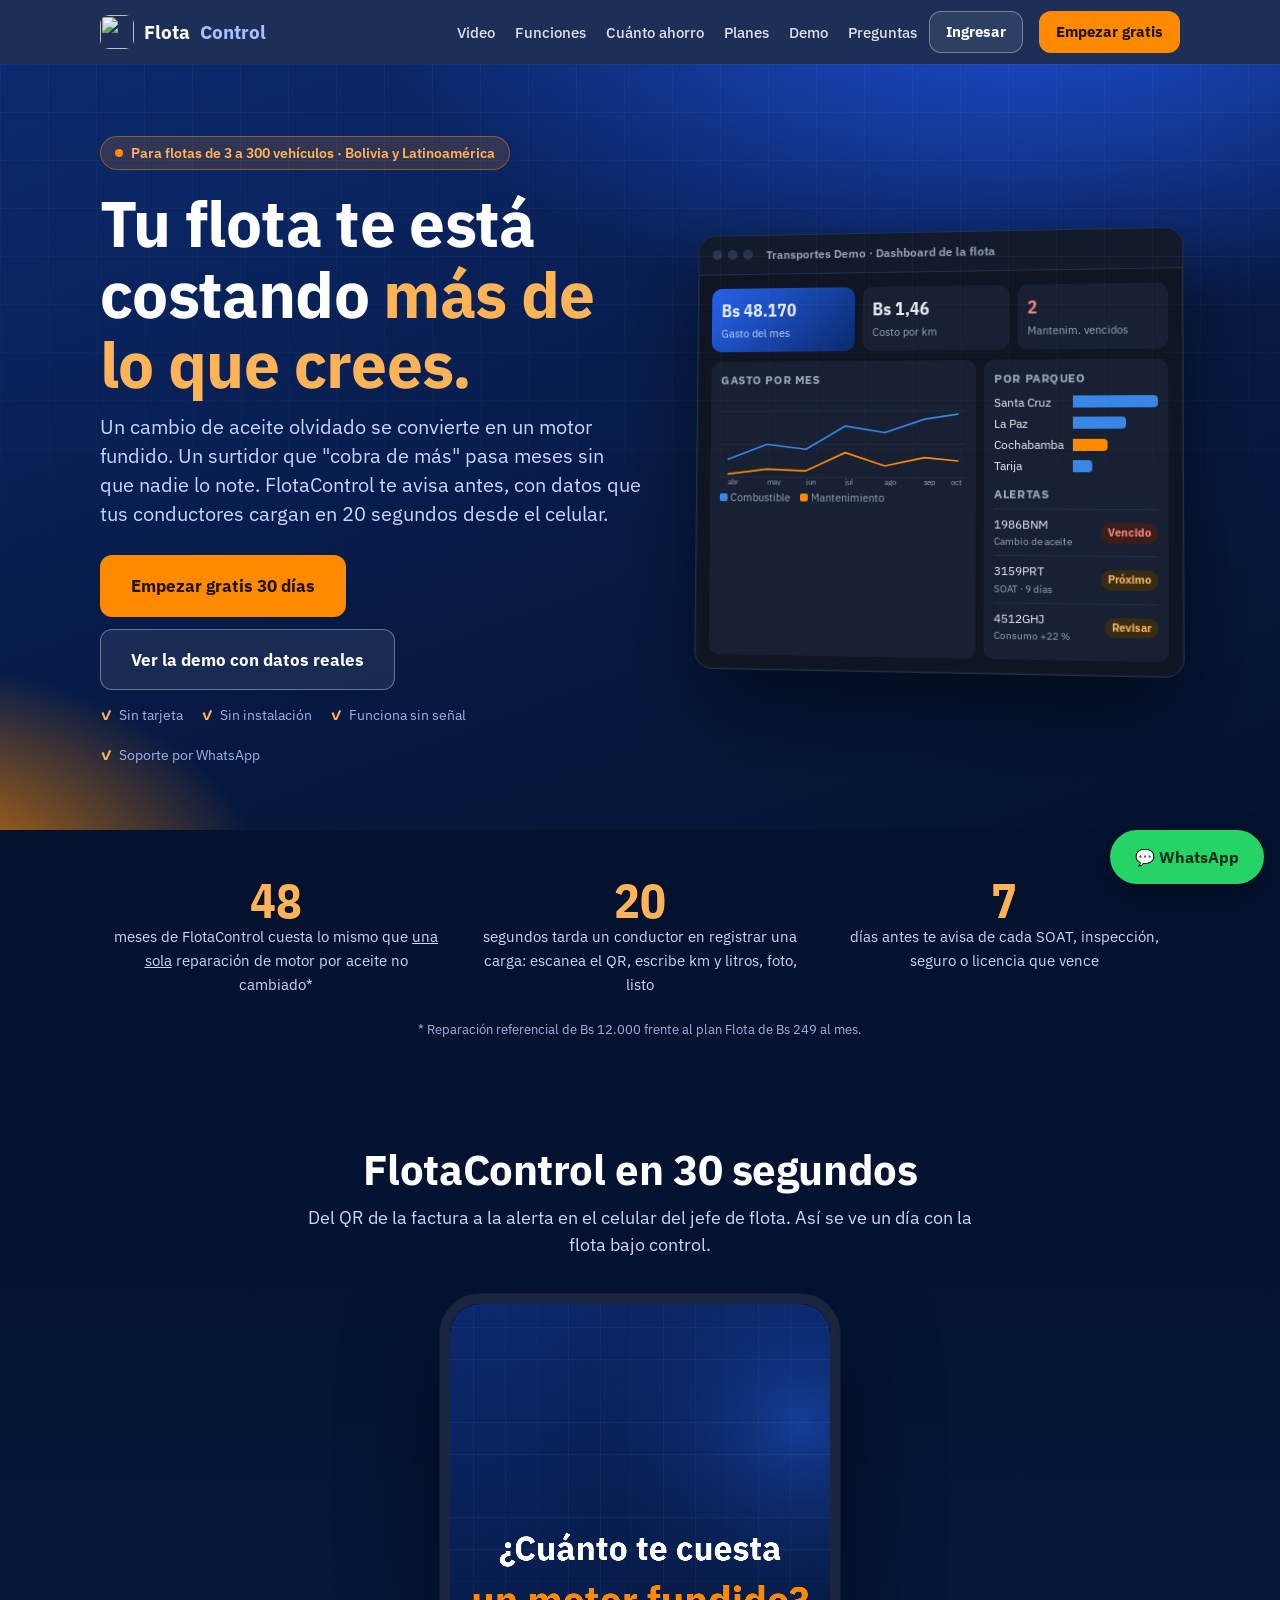
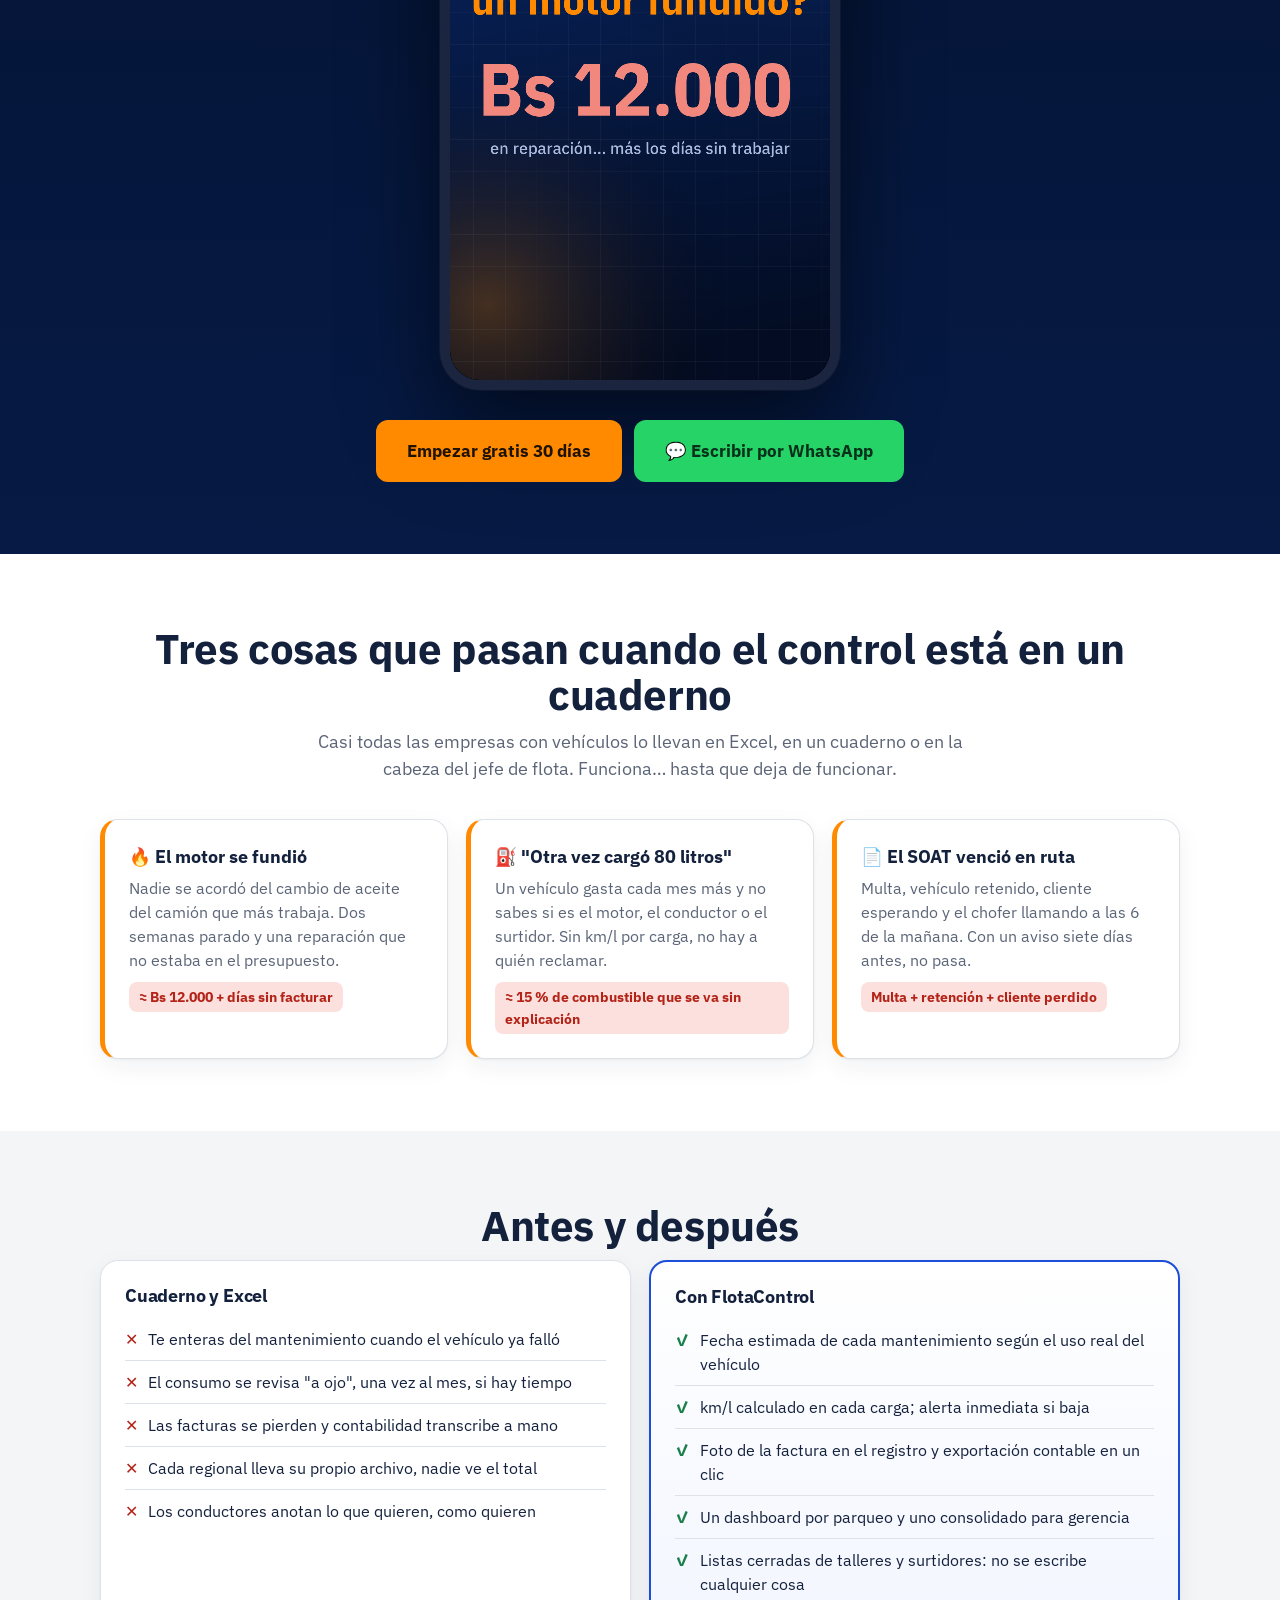
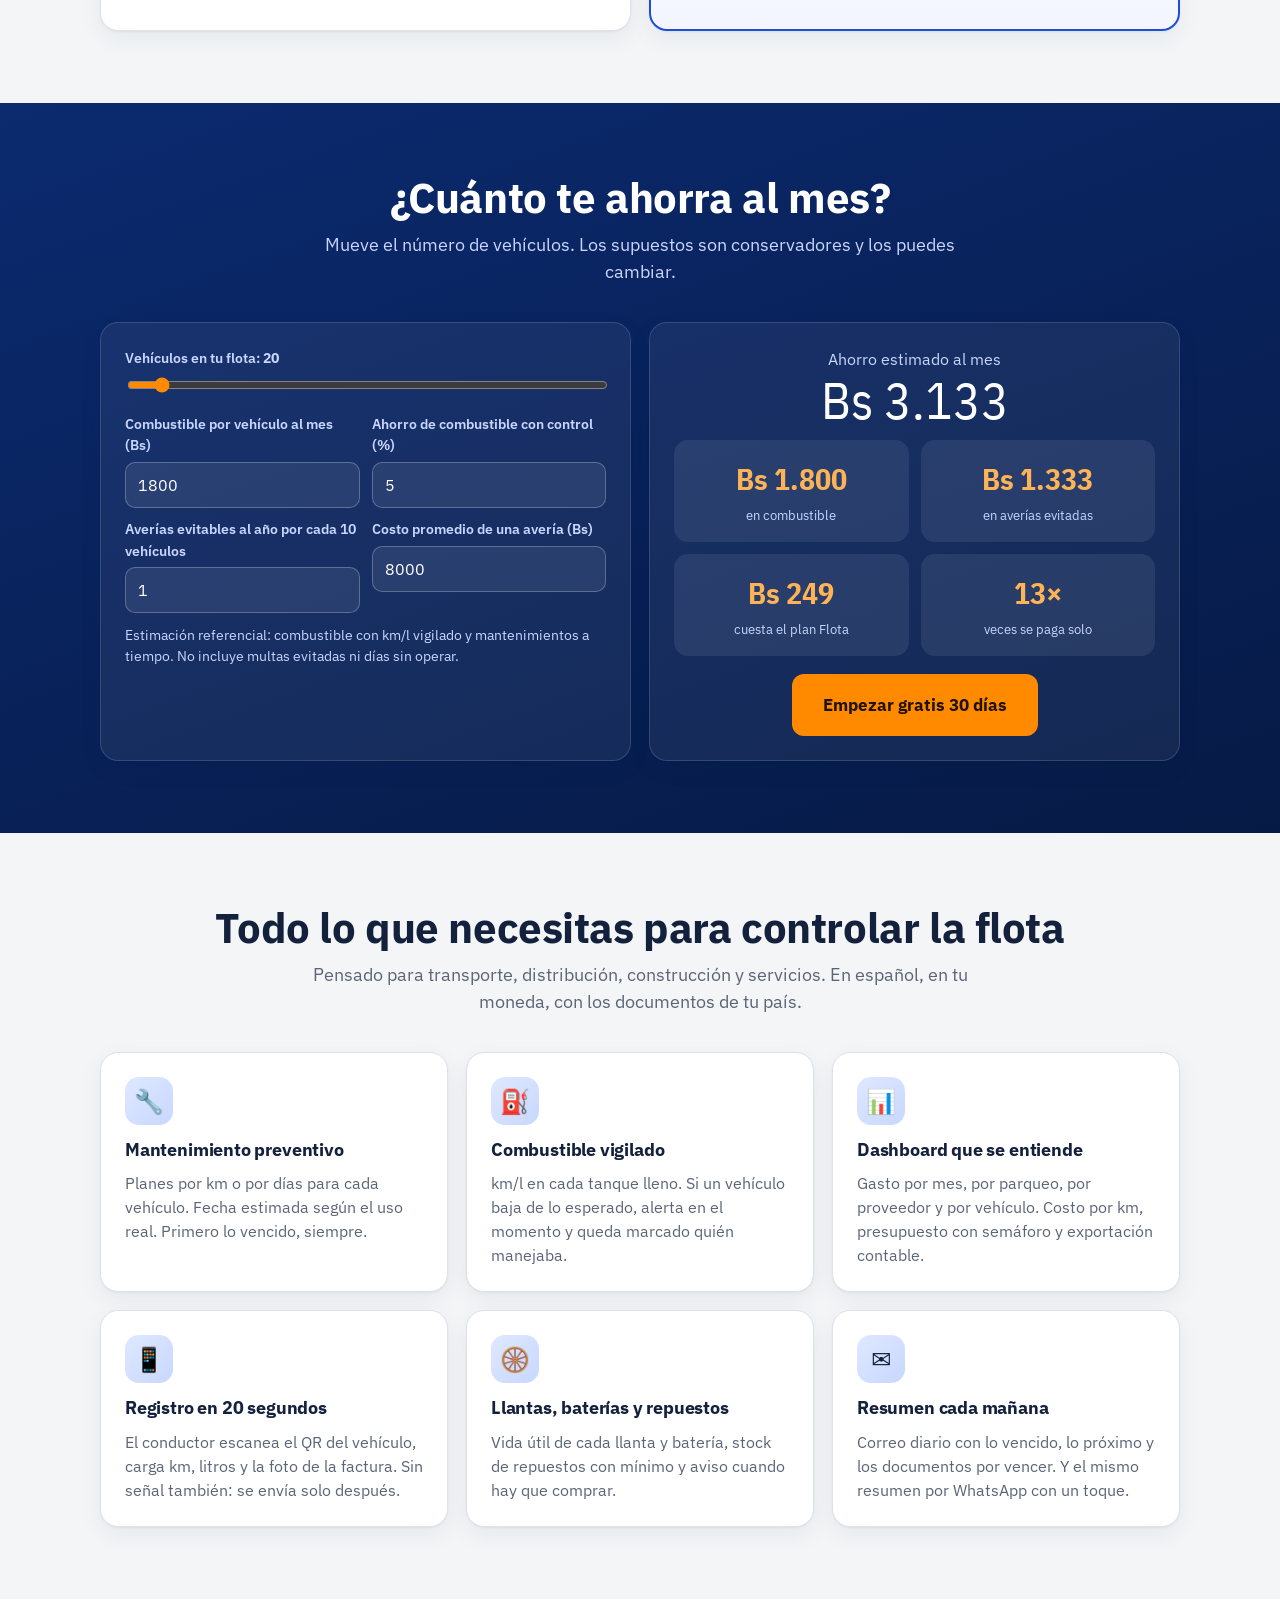
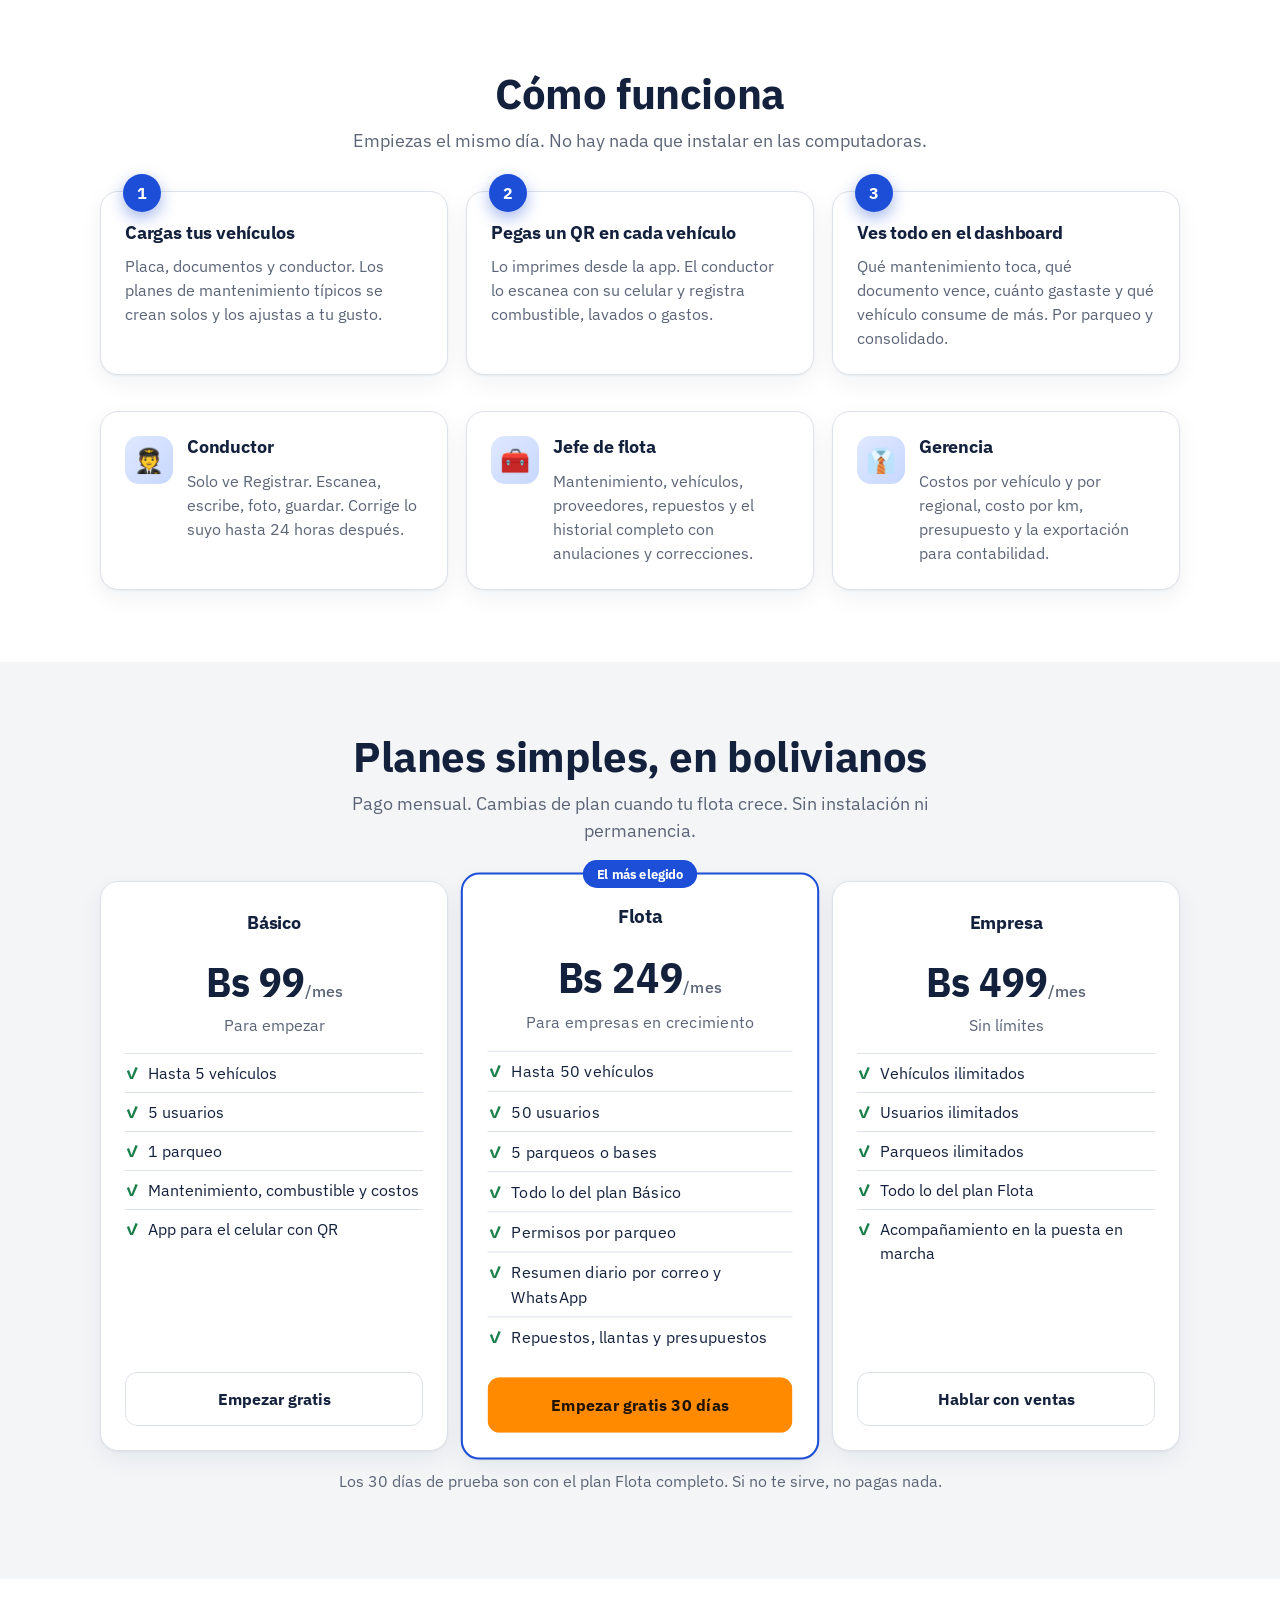
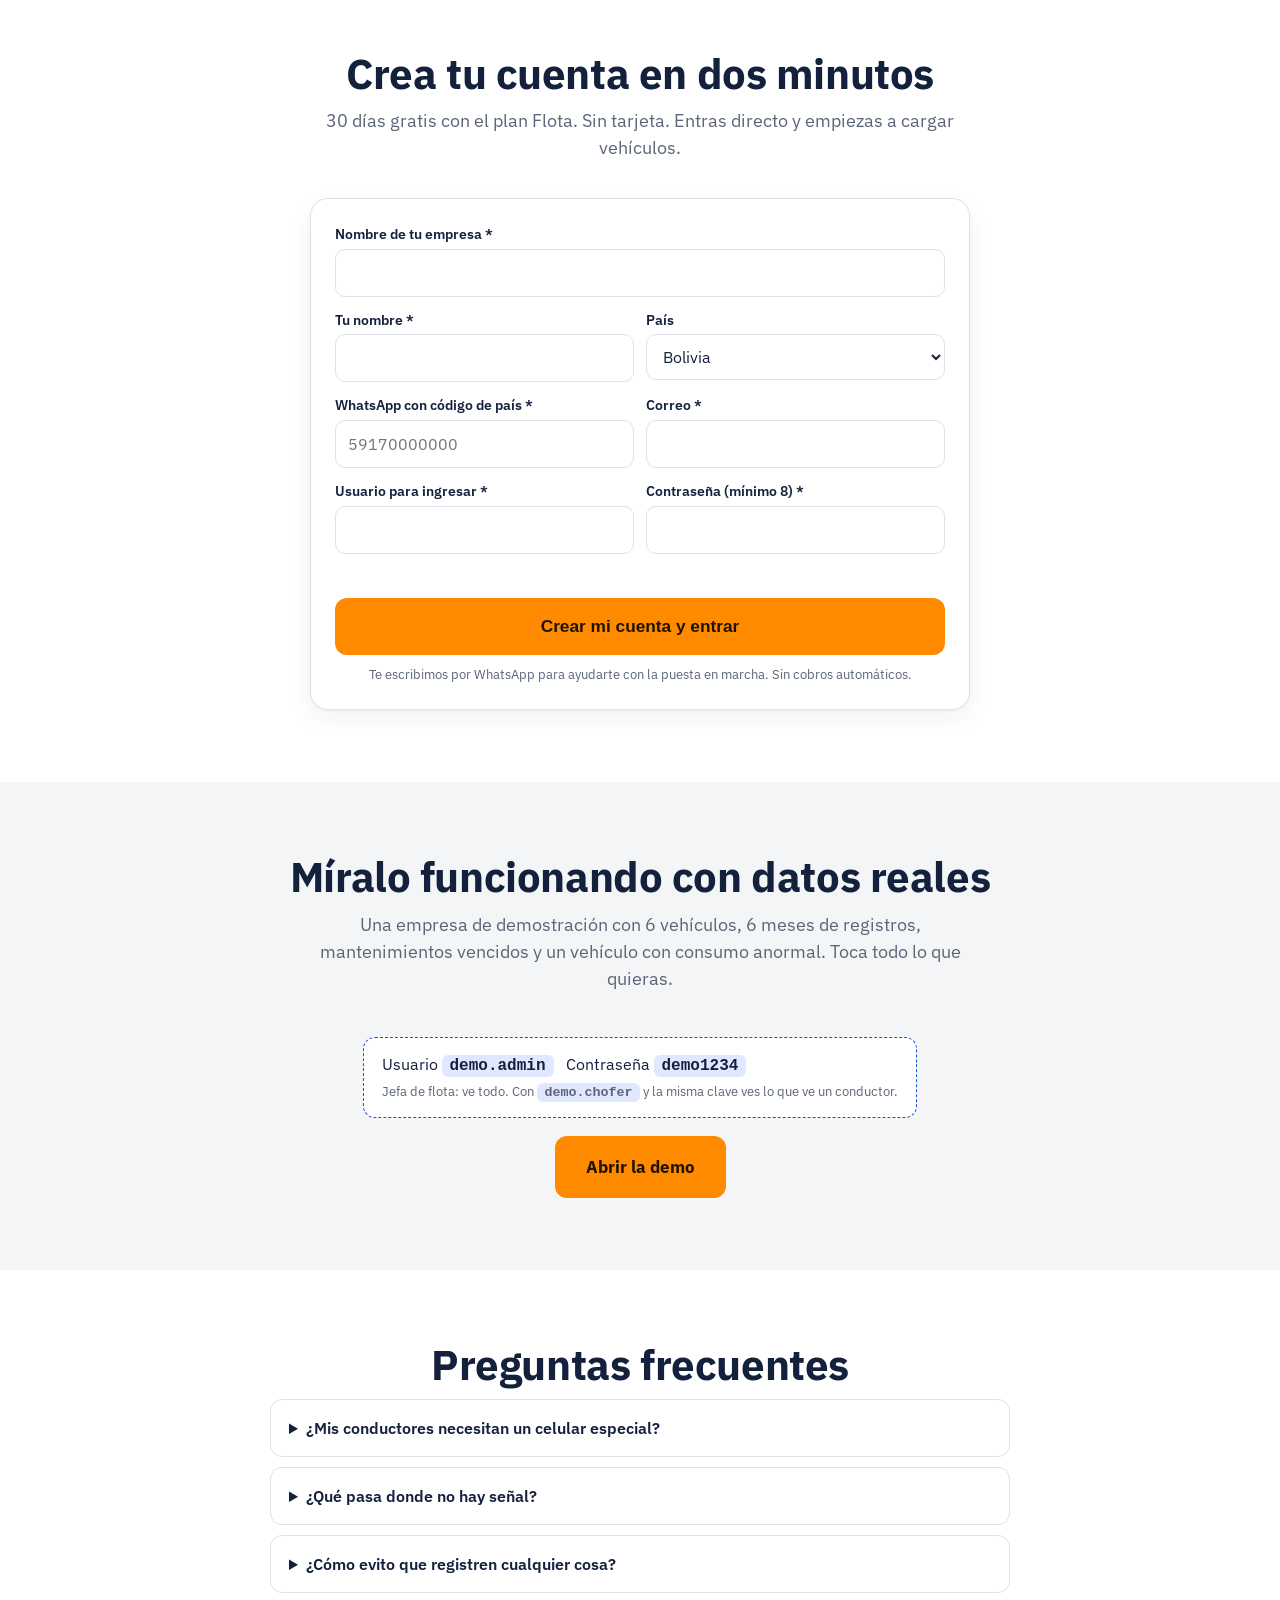
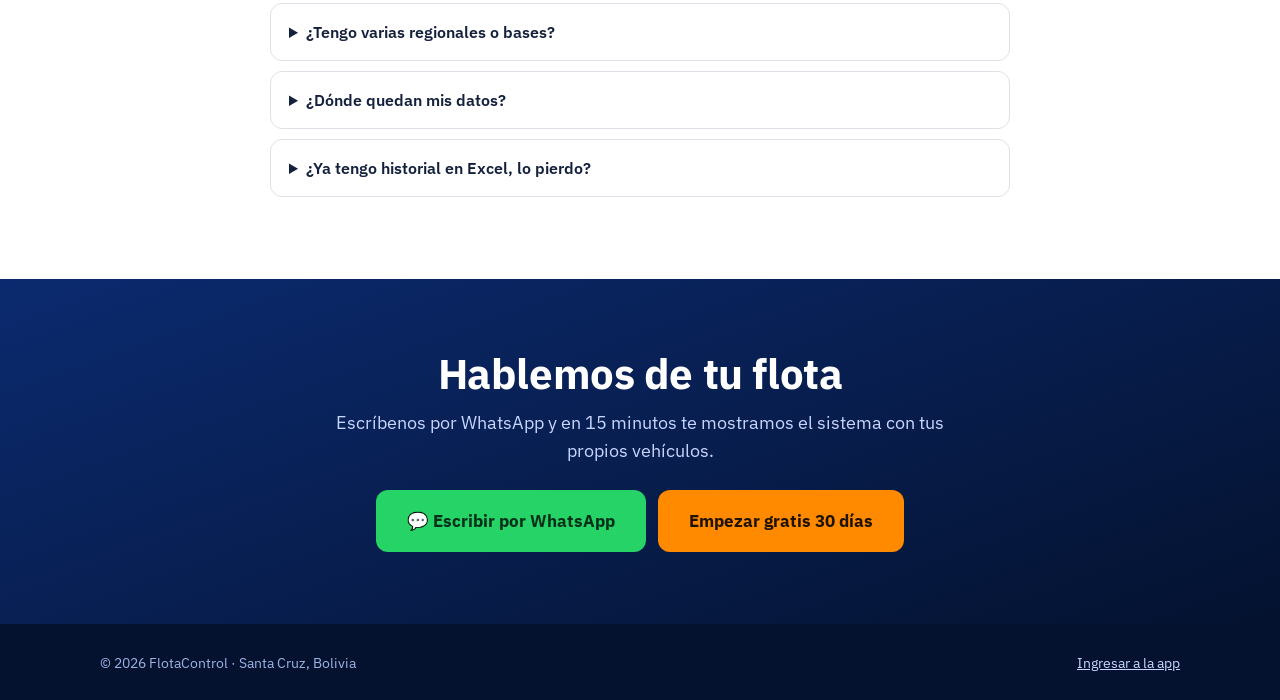
==== commit 66f1e968: "Landing: sección "FlotaControl en 30 segundos" con el comercial animado en vivo Co-Authored-By: Clau" ====
--- a/public/landing/index.html
+++ b/public/landing/index.html
@@ -94,6 +94,9 @@
 .cta{background:linear-gradient(160deg,#0B2A6F,#04122F);color:#fff;text-align:center}.cta p{color:#C9D6FF;font-size:1.15rem;max-width:620px;margin:0 auto 26px}.cta .ctas{display:flex;gap:12px;justify-content:center;flex-wrap:wrap}
 footer{background:#04122F;color:#9FB2E6;padding:28px 0;font-size:.9rem}footer .wrap{display:flex;justify-content:space-between;gap:12px;flex-wrap:wrap}footer a{color:#C9D6FF}
 .fab{position:fixed;right:16px;bottom:16px;z-index:20;box-shadow:0 10px 30px rgba(0,0,0,.3);border-radius:99px}
+/* video */
+.vid{box-sizing:content-box;width:min(380px,78vw);aspect-ratio:9/16;margin:0 auto;border-radius:40px;overflow:hidden;border:10px solid #1B2540;background:#061A45;box-shadow:0 40px 90px rgba(0,0,0,.55),0 0 0 1px rgba(255,255,255,.06)}
+.vid iframe{width:100%;height:100%;border:0;display:block}
 /* reveal */
 .rv{opacity:0;transform:translateY(18px);transition:opacity .6s ease,transform .6s ease}.rv.on{opacity:1;transform:none}
 @media (prefers-reduced-motion:reduce){.rv{opacity:1;transform:none;transition:none}.ln,.hb .r{animation:none;stroke-dashoffset:0;width:var(--w)}.shot{transform:none}html{scroll-behavior:auto}.kicker i{animation:none}}
@@ -102,7 +105,7 @@
 <body>
 <header class="top"><div class="wrap">
   <a class="brand" href="#"><img src="/icon.svg" alt="">Flota<span>Control</span></a>
-  <nav><a href="#funciones">Funciones</a><a href="#calc">Cuánto ahorro</a><a href="#planes">Planes</a><a href="#demo">Demo</a><a href="#faq">Preguntas</a></nav>
+  <nav><a href="#video">Video</a><a href="#funciones">Funciones</a><a href="#calc">Cuánto ahorro</a><a href="#planes">Planes</a><a href="#demo">Demo</a><a href="#faq">Preguntas</a></nav>
   <a class="btn sec" href="/">Ingresar</a><a class="btn pri" href="#registro" style="margin-left:4px">Empezar gratis</a>
 </div></header>
 
@@ -141,6 +144,13 @@
   <div class="num rv"><b data-n="20">0</b><span>segundos tarda un conductor en registrar una carga: escanea el QR, escribe km y litros, foto, listo</span></div>
   <div class="num rv"><b data-n="7">0</b><span>días antes te avisa de cada SOAT, inspección, seguro o licencia que vence</span></div>
 </div><p class="center" style="color:#9FB2E6;font-size:.8rem;margin:14px 0 0">* Reparación referencial de Bs 12.000 frente al plan Flota de Bs 249 al mes.</p></div>
+
+<section id="video" class="center" style="background:linear-gradient(180deg,#04122F,#061A45);color:#fff"><div class="wrap">
+  <h2 class="rv">FlotaControl en 30 segundos</h2>
+  <p class="sub rv" style="color:#C9D6FF">Del QR de la factura a la alerta en el celular del jefe de flota. Así se ve un día con la flota bajo control.</p>
+  <div class="vid rv"><iframe src="spot.html" title="Comercial animado de FlotaControl" loading="lazy" scrolling="no"></iframe></div>
+  <div class="ctas rv" style="display:flex;gap:12px;justify-content:center;flex-wrap:wrap;margin-top:30px"><a class="btn pri xl" href="#registro">Empezar gratis 30 días</a><a class="btn wa xl" data-wa href="#contacto">💬 Escribir por WhatsApp</a></div>
+</div></section>
 
 <section class="pain"><div class="wrap">
   <h2 class="center rv">Tres cosas que pasan cuando el control está en un cuaderno</h2>
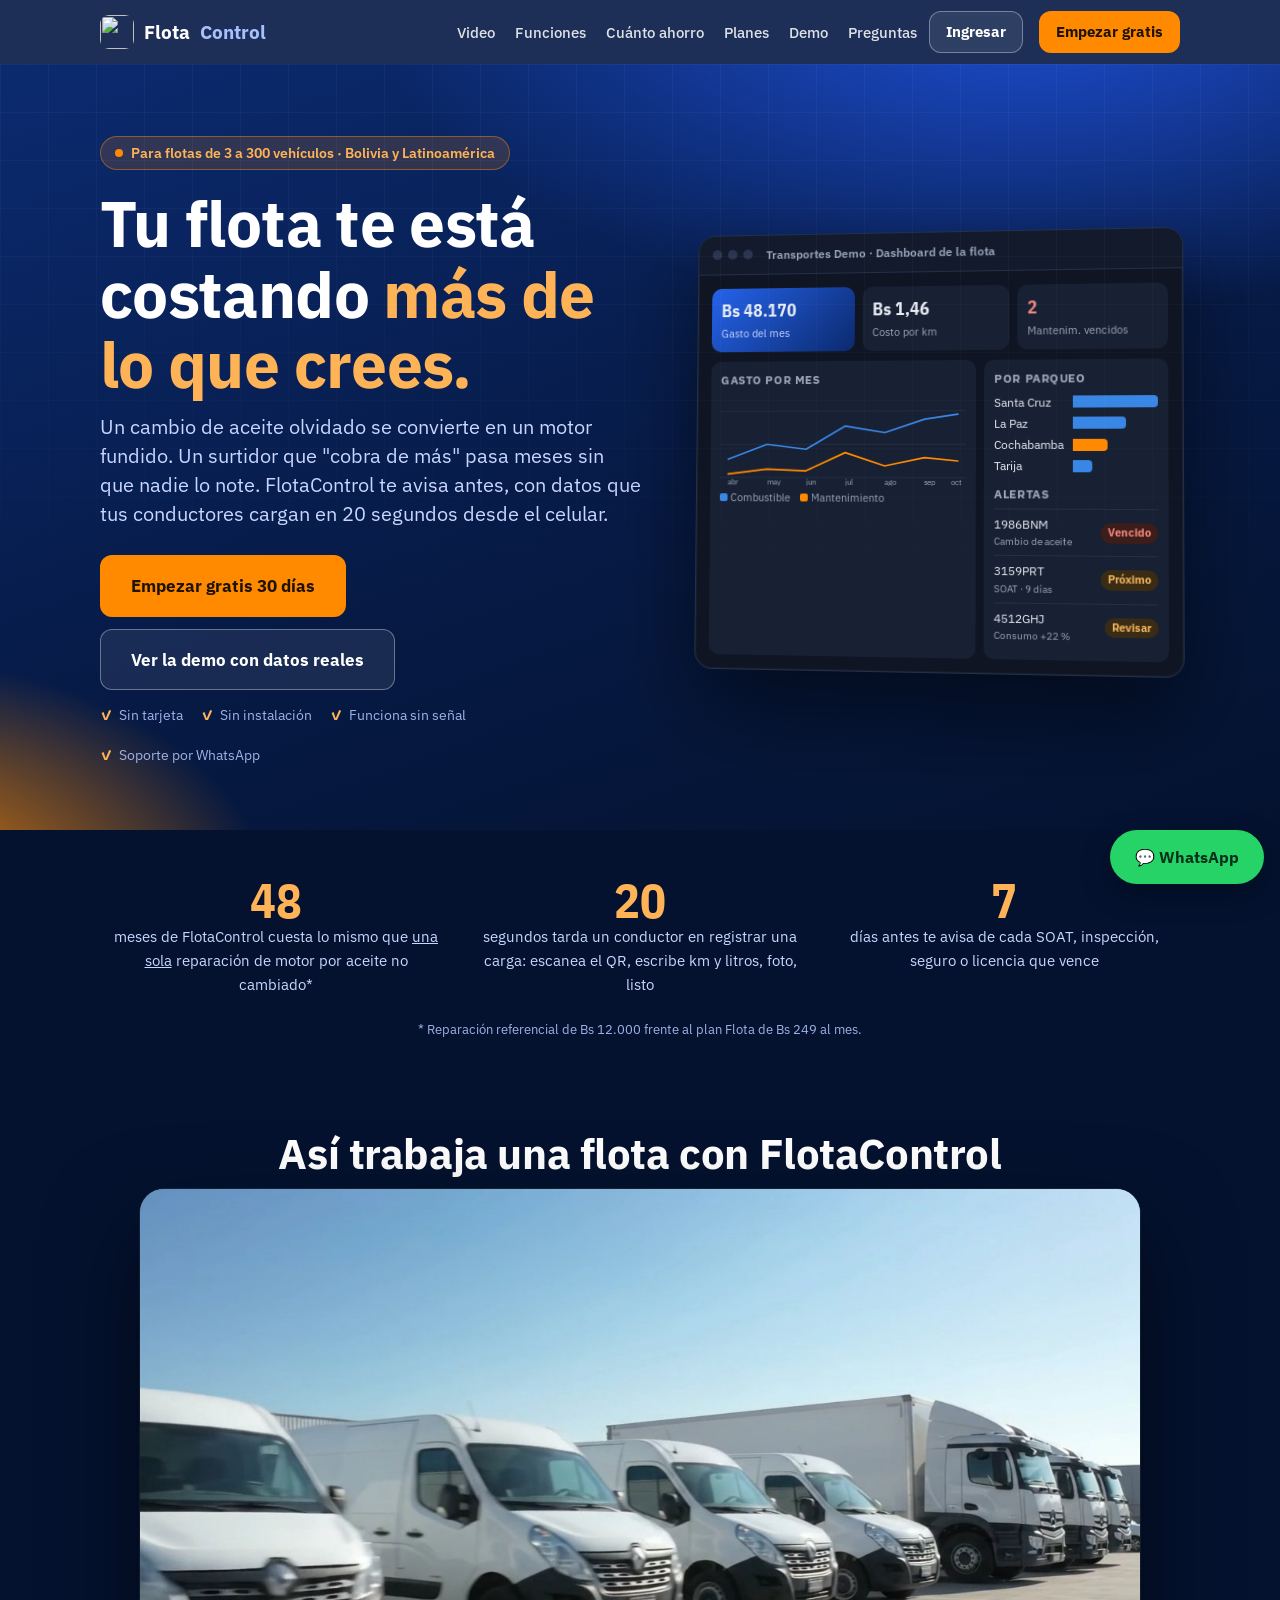
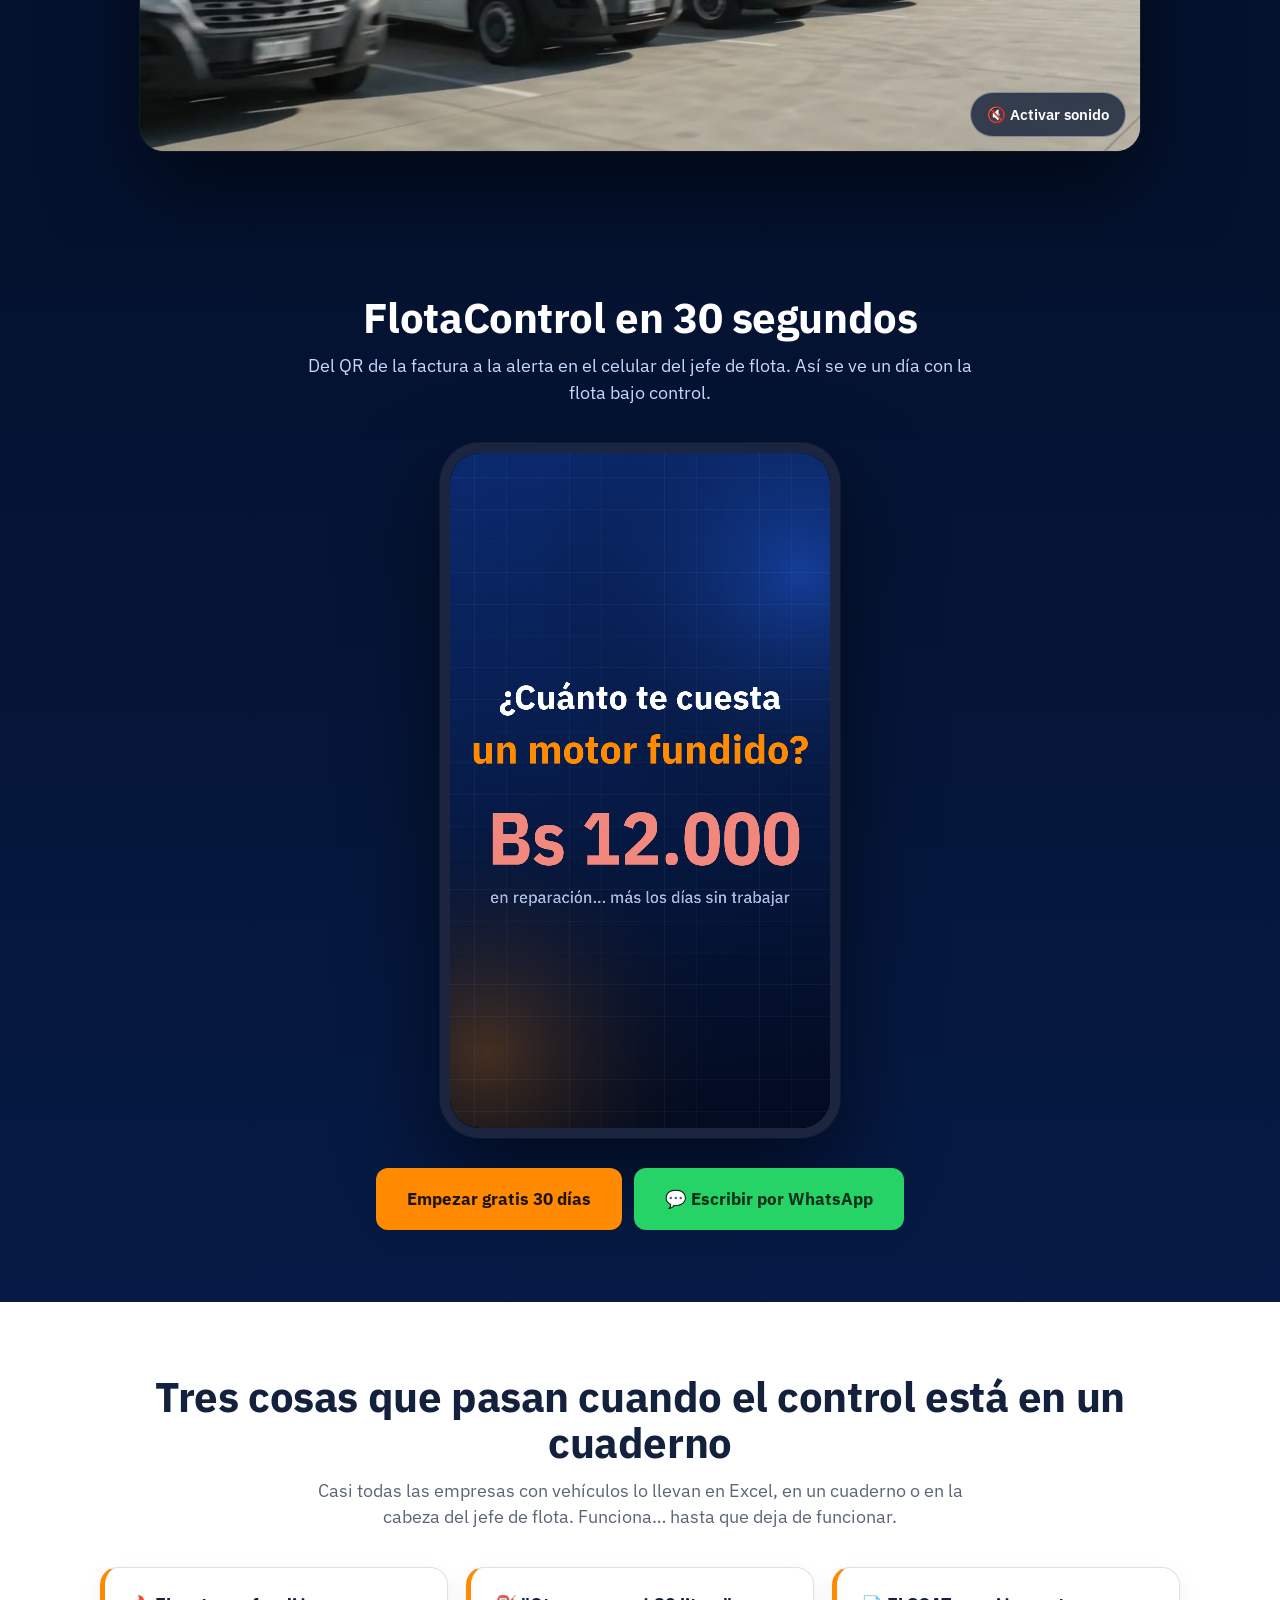
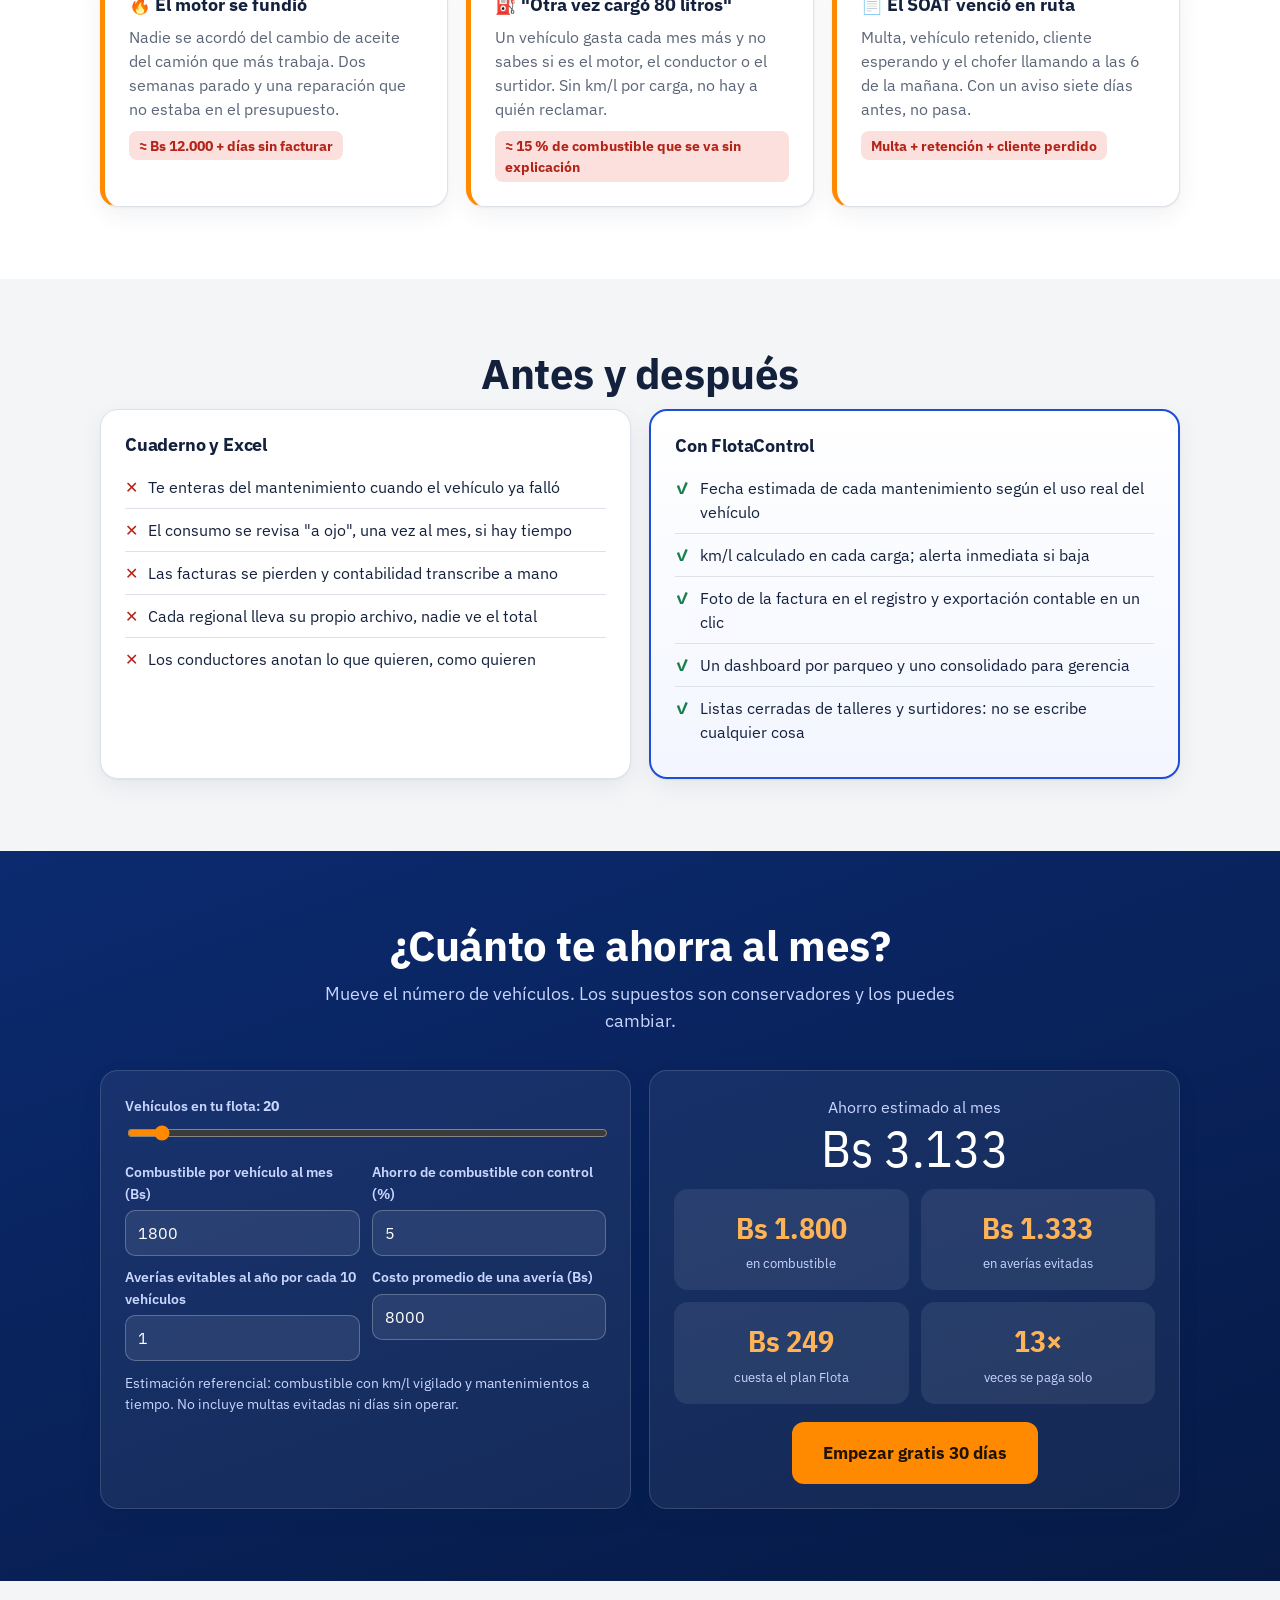
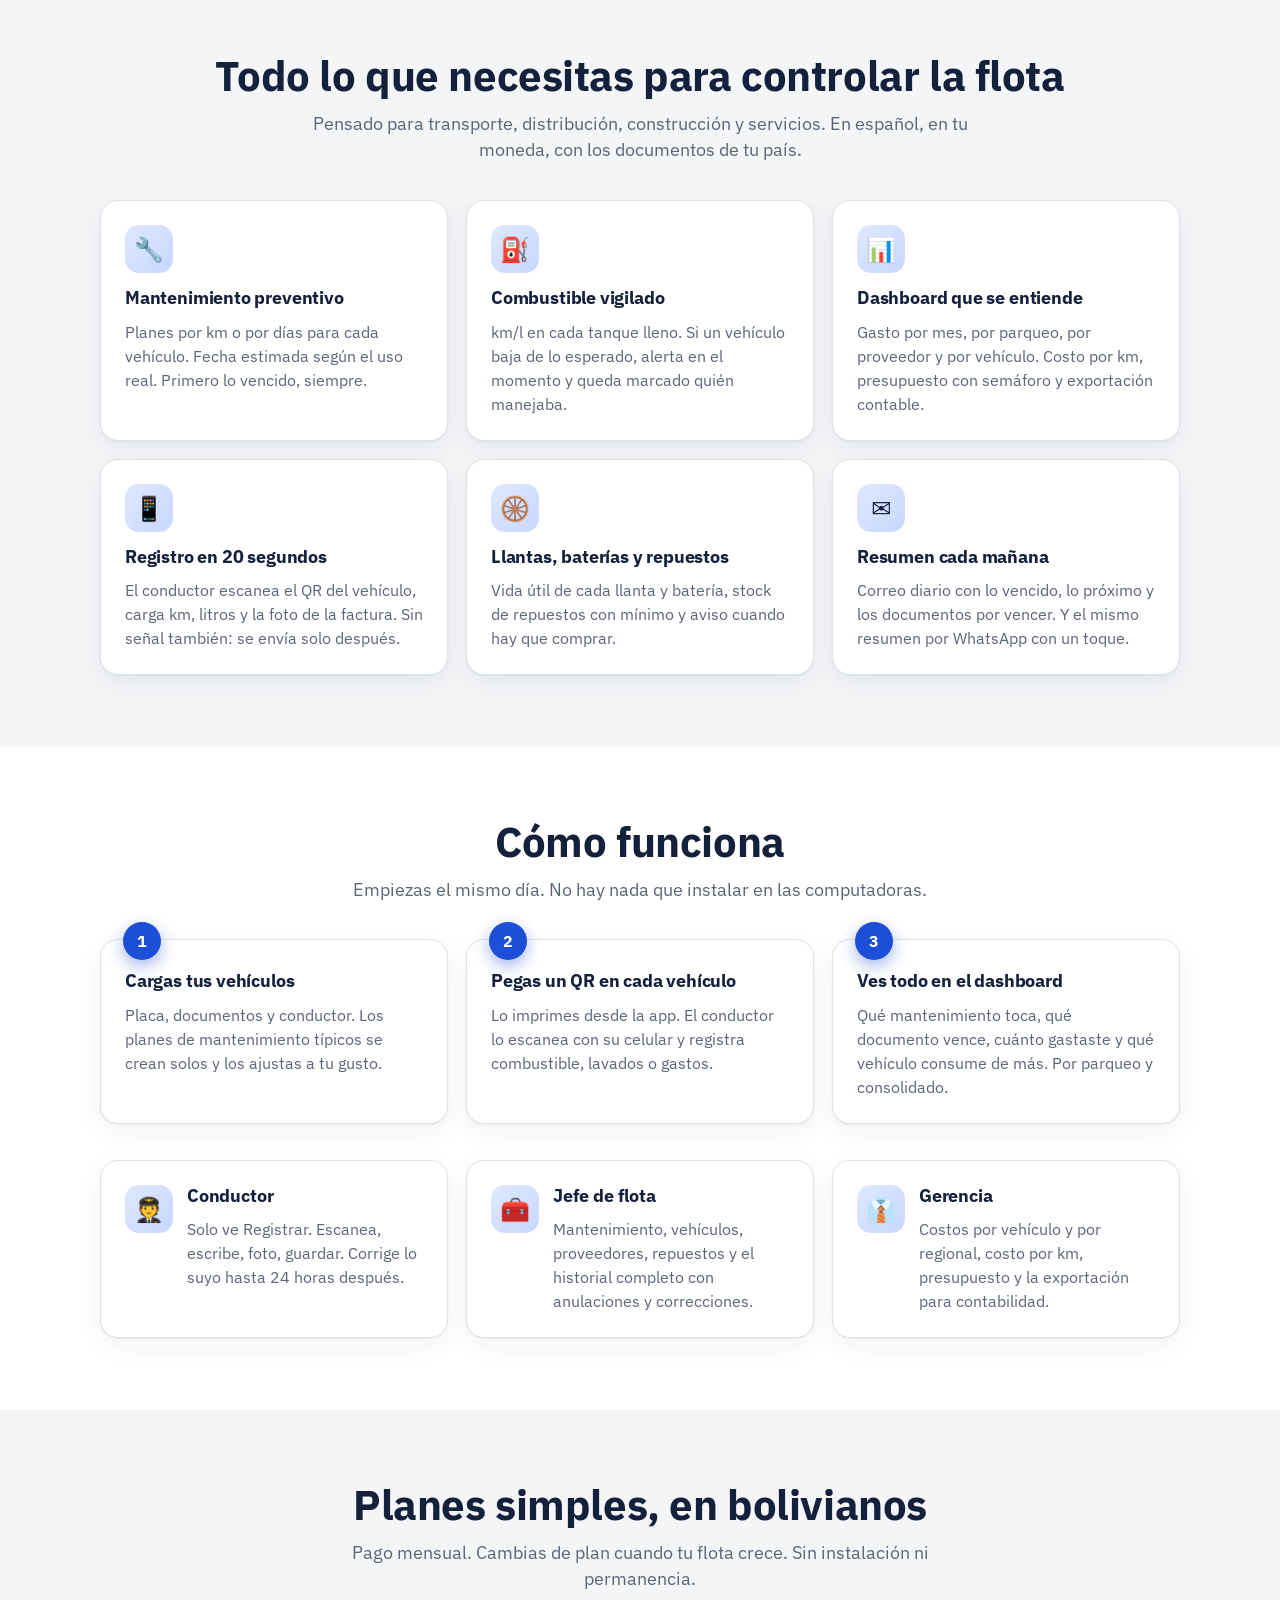
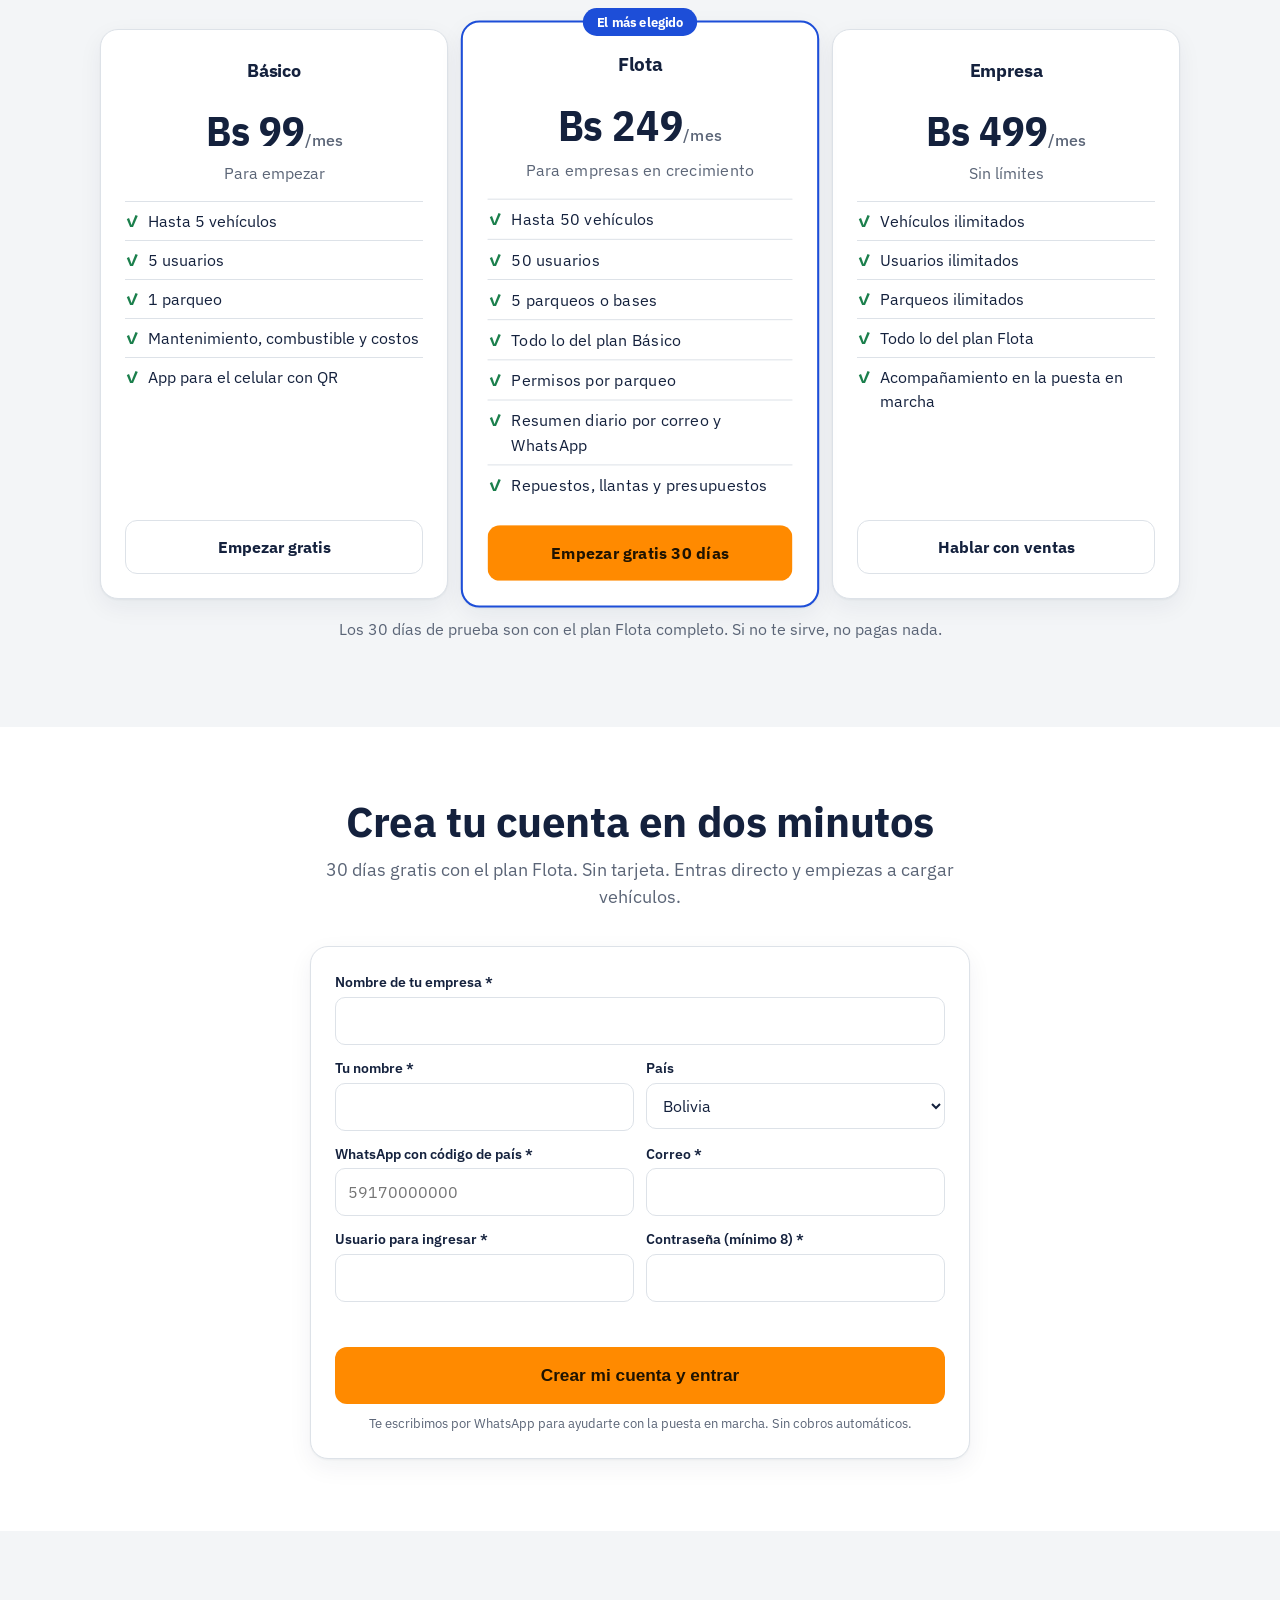
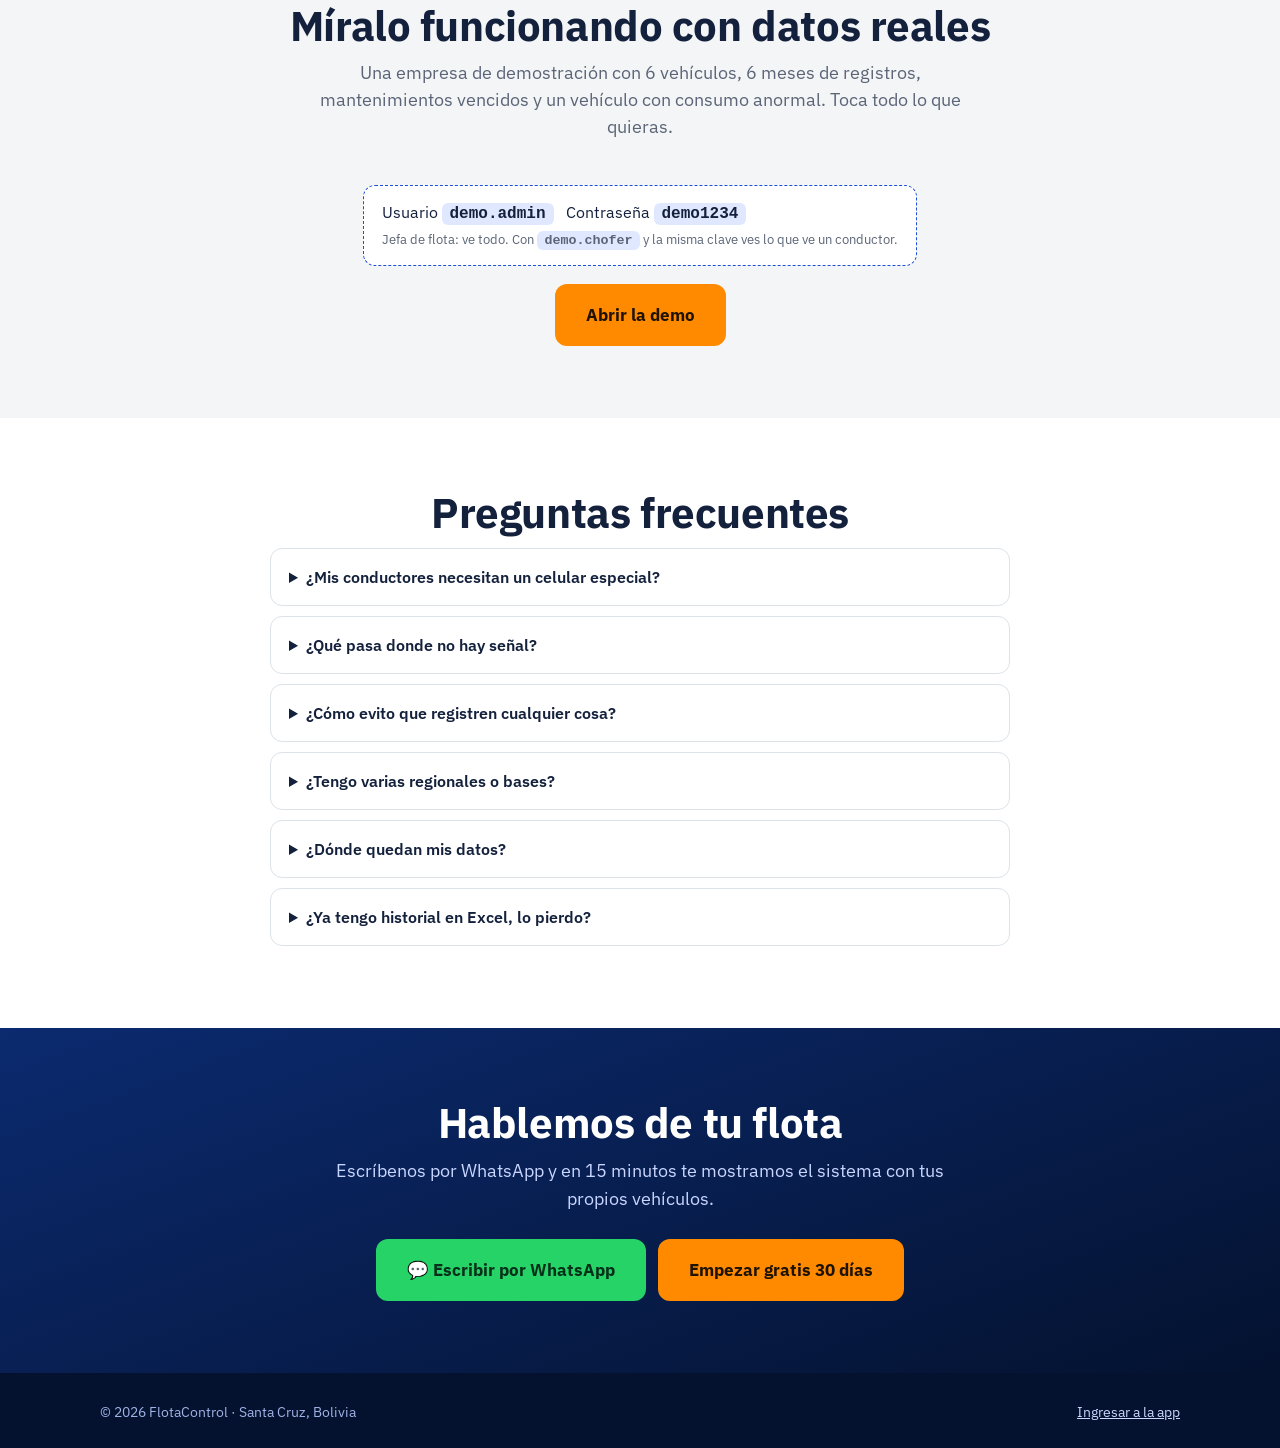
==== commit e61cfab8: "Landing: video "Así trabaja una flota con FlotaControl" con sonido opcional; cabecera ajustada en ce" ====
--- a/public/landing/index.html
+++ b/public/landing/index.html
@@ -94,6 +94,13 @@
 .cta{background:linear-gradient(160deg,#0B2A6F,#04122F);color:#fff;text-align:center}.cta p{color:#C9D6FF;font-size:1.15rem;max-width:620px;margin:0 auto 26px}.cta .ctas{display:flex;gap:12px;justify-content:center;flex-wrap:wrap}
 footer{background:#04122F;color:#9FB2E6;padding:28px 0;font-size:.9rem}footer .wrap{display:flex;justify-content:space-between;gap:12px;flex-wrap:wrap}footer a{color:#C9D6FF}
 .fab{position:fixed;right:16px;bottom:16px;z-index:20;box-shadow:0 10px 30px rgba(0,0,0,.3);border-radius:99px}
+@media (max-width:520px){.top .btn.sec{display:none}.top .btn{padding:8px 12px;font-size:.88rem}.brand{font-size:1.05rem}}
+/* video real */
+.cine{background:#04122F;color:#fff;padding-top:56px}
+.cinebox{position:relative;max-width:1000px;margin:0 auto;border-radius:24px;overflow:hidden;aspect-ratio:16/9;background:#061A45 url(flotacontrol-portada.jpg) center/cover;box-shadow:0 40px 90px rgba(0,0,0,.55),0 0 0 1px rgba(255,255,255,.08)}
+.cinebox video{width:100%;height:100%;object-fit:cover;display:block}
+.sonido{position:absolute;right:14px;bottom:14px;border:1px solid rgba(255,255,255,.4);background:rgba(4,18,47,.72);color:#fff;font:inherit;font-weight:600;font-size:.95rem;padding:10px 16px;border-radius:99px;cursor:pointer;backdrop-filter:blur(6px)}
+.sonido:hover{background:rgba(4,18,47,.9)}
 /* video */
 .vid{box-sizing:content-box;width:min(380px,78vw);aspect-ratio:9/16;margin:0 auto;border-radius:40px;overflow:hidden;border:10px solid #1B2540;background:#061A45;box-shadow:0 40px 90px rgba(0,0,0,.55),0 0 0 1px rgba(255,255,255,.06)}
 .vid iframe{width:100%;height:100%;border:0;display:block}
@@ -145,7 +152,15 @@
   <div class="num rv"><b data-n="7">0</b><span>días antes te avisa de cada SOAT, inspección, seguro o licencia que vence</span></div>
 </div><p class="center" style="color:#9FB2E6;font-size:.8rem;margin:14px 0 0">* Reparación referencial de Bs 12.000 frente al plan Flota de Bs 249 al mes.</p></div>
 
-<section id="video" class="center" style="background:linear-gradient(180deg,#04122F,#061A45);color:#fff"><div class="wrap">
+<section id="video" class="cine"><div class="wrap">
+  <h2 class="center rv">Así trabaja una flota con FlotaControl</h2>
+  <div class="cinebox rv">
+    <video id="cineVid" src="flotacontrol.mp4" poster="flotacontrol-portada.jpg" muted loop playsinline preload="metadata" aria-label="Video de FlotaControl: la flota, el chofer escaneando el QR del vehículo, el jefe de flota viendo el dashboard y el logo"></video>
+    <button class="sonido" id="cineSon" type="button" aria-label="Activar sonido">🔇 Activar sonido</button>
+  </div>
+</div></section>
+
+<section id="spot" class="center" style="background:linear-gradient(180deg,#04122F,#061A45);color:#fff"><div class="wrap">
   <h2 class="rv">FlotaControl en 30 segundos</h2>
   <p class="sub rv" style="color:#C9D6FF">Del QR de la factura a la alerta en el celular del jefe de flota. Así se ve un día con la flota bajo control.</p>
   <div class="vid rv"><iframe src="spot.html" title="Comercial animado de FlotaControl" loading="lazy" scrolling="no"></iframe></div>
@@ -291,6 +306,12 @@
 const cuenta = el => { const fin = +el.dataset.n, t0 = performance.now(); const f = t => { const p = Math.min(1, (t - t0) / 1200); el.textContent = Math.round(fin * (1 - Math.pow(1 - p, 3))); if (p < 1) requestAnimationFrame(f); }; requestAnimationFrame(f); };
 const io2 = new IntersectionObserver(es => es.forEach(e => { if (e.isIntersecting) { cuenta(e.target); io2.unobserve(e.target); } }), { threshold: .5 });
 document.querySelectorAll("[data-n]").forEach(el => io2.observe(el));
+// Video: se reproduce silenciado solo cuando está a la vista; el botón activa o quita el sonido
+(() => { const v = document.getElementById("cineVid"), b = document.getElementById("cineSon"); if (!v) return;
+  const quieto = matchMedia("(prefers-reduced-motion: reduce)").matches; if (quieto) v.controls = true;
+  new IntersectionObserver(es => es.forEach(e => { if (e.isIntersecting) { if (!quieto) v.play().catch(() => {}); } else v.pause(); }), { threshold: .35 }).observe(v);
+  b.onclick = () => { v.muted = !v.muted; if (!v.muted) { v.currentTime = 0; v.play().catch(() => {}); } b.textContent = v.muted ? "🔇 Activar sonido" : "🔊 Quitar sonido"; b.setAttribute("aria-label", v.muted ? "Activar sonido" : "Quitar sonido"); };
+})();
 // Calculadora de ahorro
 const $ = id => document.getElementById(id), fmt = n => "Bs " + Math.round(n).toLocaleString("es-BO");
 function calc() {
